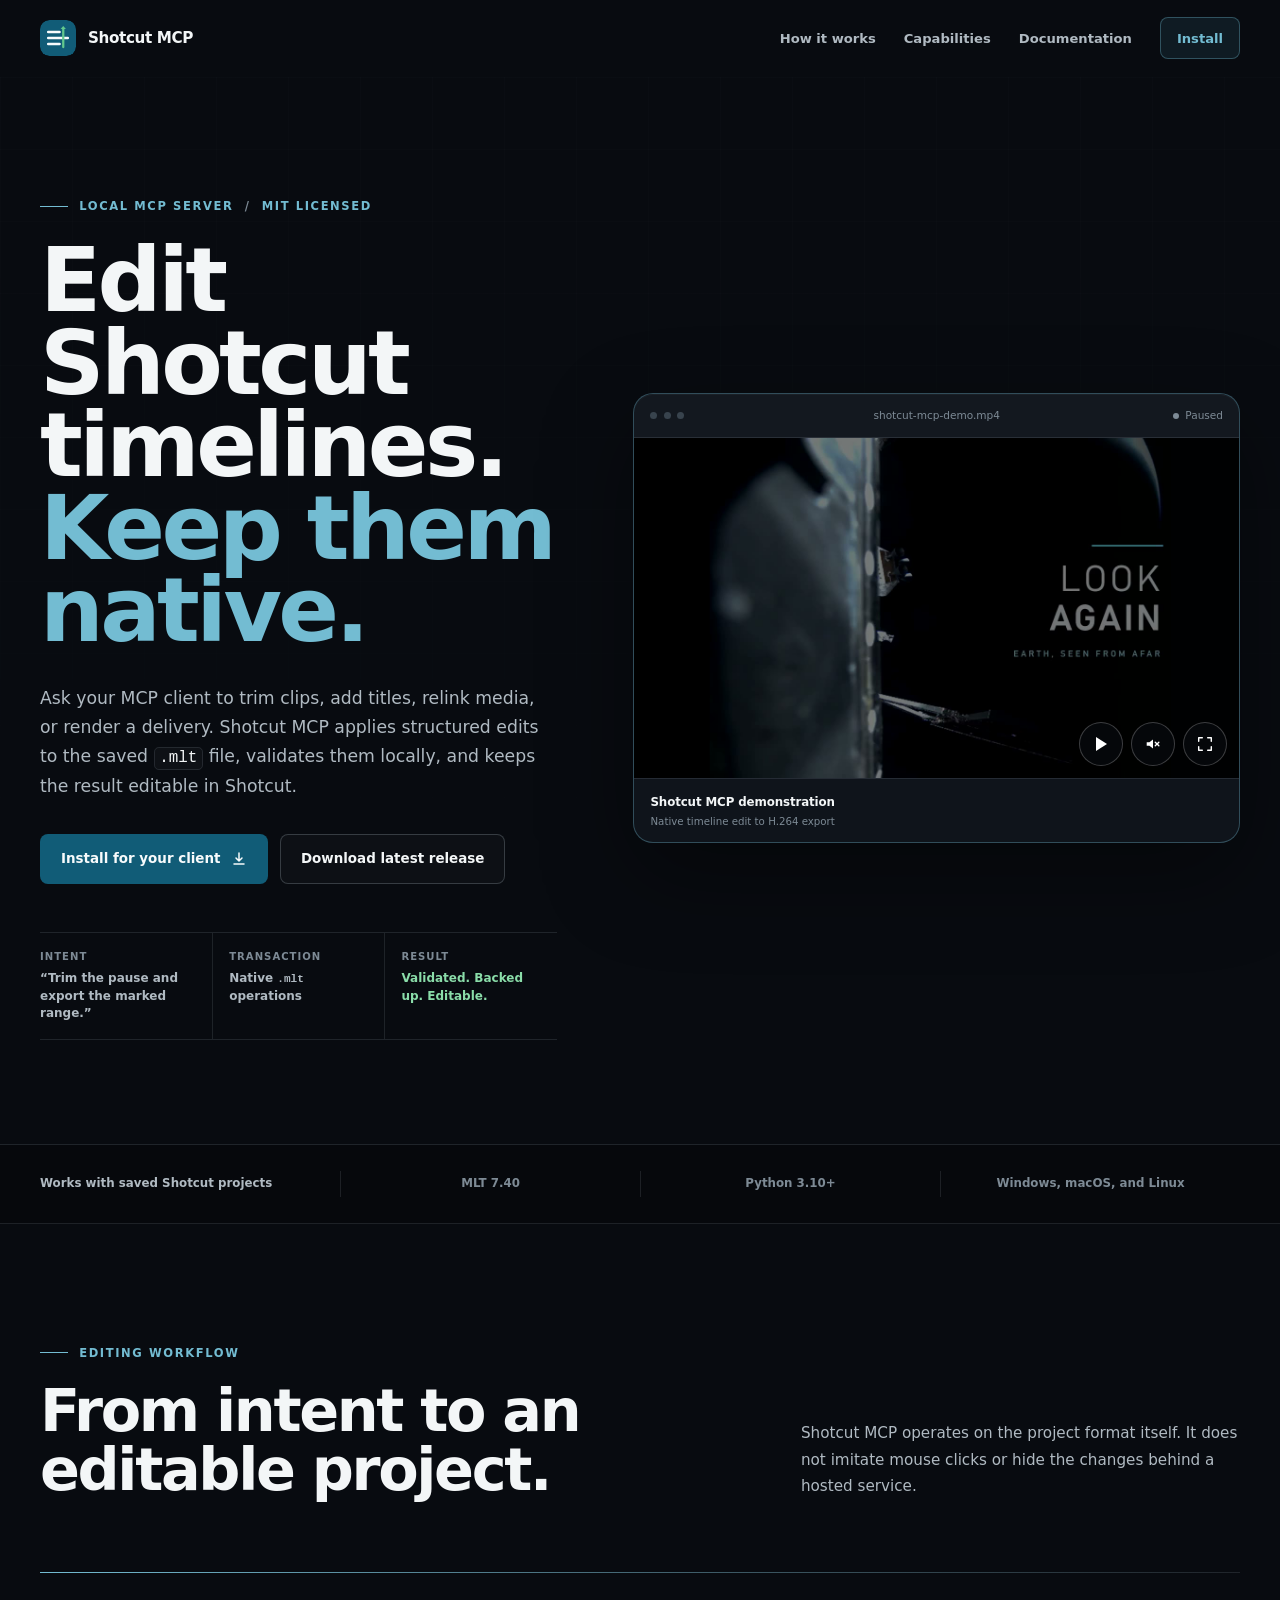
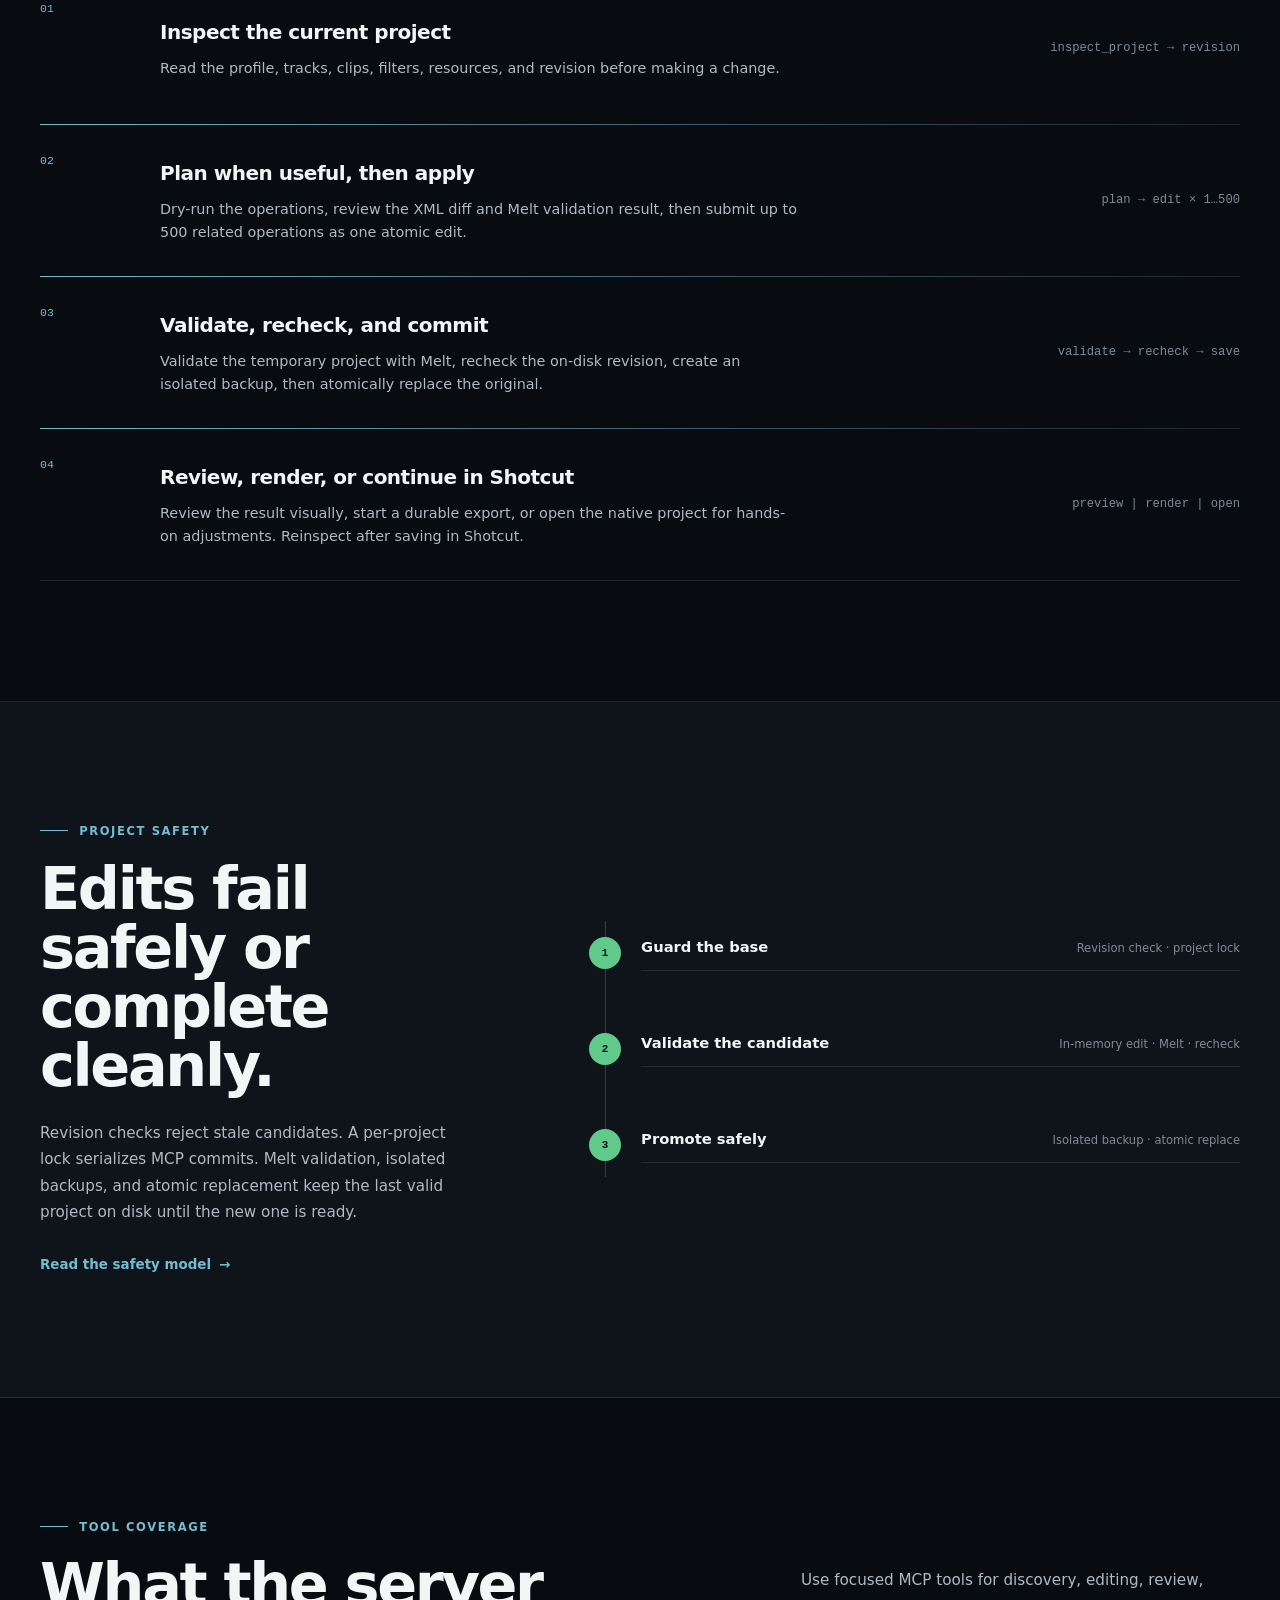
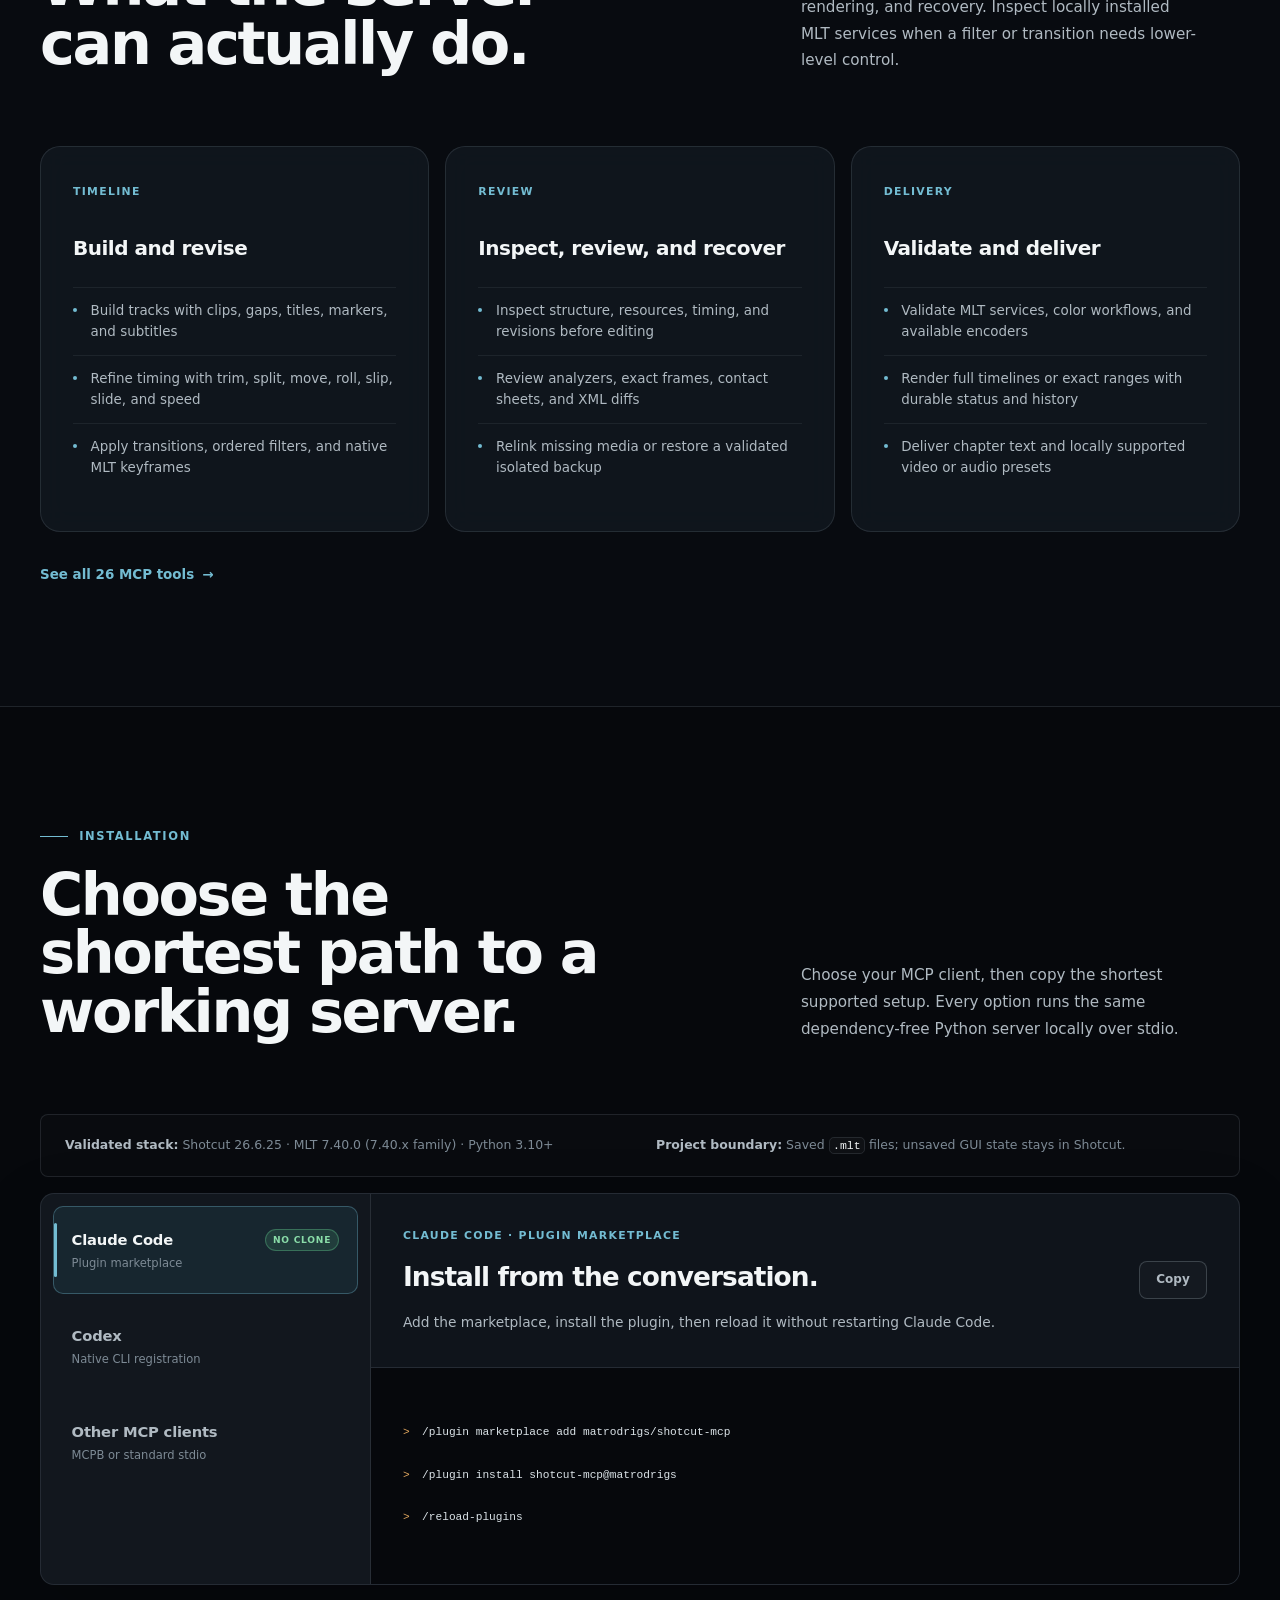
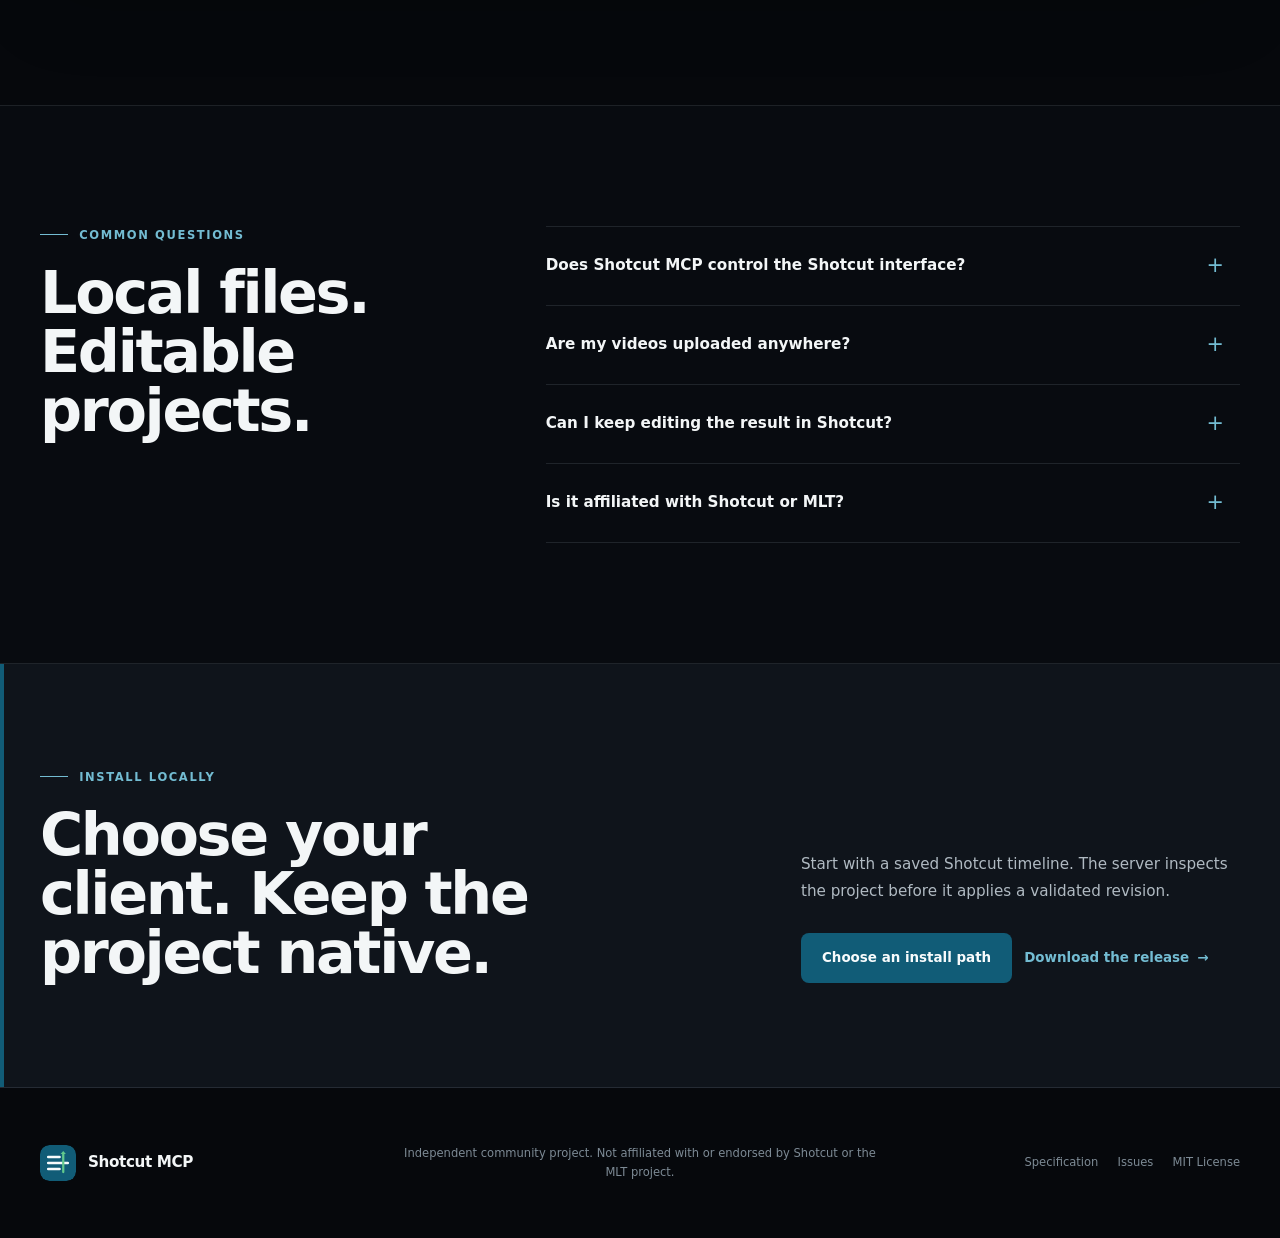
==== docs/index.html @ ccdcf2ec "docs: streamline README and organize user guides Separate installation, workflows, and technical ref" ====
<!doctype html>
<html lang="en" class="no-js">
<head>
  <meta charset="utf-8">
  <meta name="viewport" content="width=device-width, initial-scale=1">
  <title>Shotcut MCP — Native timeline editing through MCP</title>
  <meta name="description" content="A local, open-source MCP server for analyzing media and creating, editing, validating, previewing, and rendering native Shotcut projects.">
  <meta name="author" content="Matheus Rodrigues">
  <meta name="robots" content="index, follow, max-image-preview:large">
  <meta name="theme-color" content="#080b10">
  <link rel="canonical" href="https://matrodrigs.github.io/shotcut-mcp/">
  <link rel="icon" href="./icon.svg" type="image/svg+xml">

  <meta property="og:type" content="website">
  <meta property="og:site_name" content="Shotcut MCP">
  <meta property="og:title" content="Shotcut MCP — Native timeline editing through MCP">
  <meta property="og:description" content="Edit saved Shotcut timelines with structured, local, and recoverable MCP operations.">
  <meta property="og:url" content="https://matrodrigs.github.io/shotcut-mcp/">
  <meta name="twitter:card" content="summary">
  <meta name="twitter:title" content="Shotcut MCP — Native timeline editing through MCP">
  <meta name="twitter:description" content="A local MCP server for safe, transactional Shotcut editing.">

  <link rel="stylesheet" href="./styles.css">
  <script>document.documentElement.classList.remove('no-js')</script>

  <script type="application/ld+json">
  {
    "@context": "https://schema.org",
    "@type": "SoftwareSourceCode",
    "name": "Shotcut MCP",
    "alternateName": "Shotcut Model Context Protocol Server",
    "description": "A local, open-source MCP server for analyzing media and creating, editing, validating, previewing, and rendering native Shotcut projects.",
    "codeRepository": "https://github.com/matrodrigs/shotcut-mcp",
    "url": "https://matrodrigs.github.io/shotcut-mcp/",
    "programmingLanguage": "Python",
    "runtimePlatform": "Python 3.10 or newer",
    "license": "https://opensource.org/license/mit",
    "keywords": ["Shotcut", "MCP server", "Model Context Protocol", "MLT XML", "video automation"],
    "author": {
      "@type": "Person",
      "name": "Matheus Rodrigues",
      "url": "https://github.com/matrodrigs"
    }
  }
  </script>
</head>
<body>
  <a class="skip-link" href="#main">Skip to content</a>

  <header class="site-header" data-site-header>
    <div class="header-shell">
      <a class="brand" href="#top" aria-label="Shotcut MCP home">
        <img class="brand-mark" src="./icon.svg" alt="" width="36" height="36">
        <span>Shotcut MCP</span>
      </a>

      <button class="menu-toggle" type="button" aria-expanded="false" aria-controls="site-nav" data-menu-toggle>
        <span class="sr-only">Toggle navigation</span>
        <span aria-hidden="true"></span>
        <span aria-hidden="true"></span>
      </button>

      <nav class="site-nav" id="site-nav" aria-label="Main navigation" data-site-nav>
        <a href="#workflow">How it works</a>
        <a href="#tools">Capabilities</a>
        <a href="https://github.com/matrodrigs/shotcut-mcp#readme">Documentation</a>
        <a class="nav-cta" href="#install">Install</a>
      </nav>
    </div>
  </header>

  <main id="main">
    <section class="hero" id="top">
      <div class="shell hero-layout">
        <div class="hero-copy">
          <p class="overline">Local MCP server <span aria-hidden="true">/</span> MIT licensed</p>
          <h1>Edit Shotcut timelines. <span>Keep them native.</span></h1>
          <p class="hero-summary">
            Ask your MCP client to trim clips, add titles, relink media, or render a delivery.
            Shotcut MCP applies structured edits to the saved <code>.mlt</code> file, validates them locally,
            and keeps the result editable in Shotcut.
          </p>

          <div class="hero-actions">
            <a class="button button-primary" href="#install">
              <span>Install for your client</span>
              <svg aria-hidden="true" viewBox="0 0 16 16"><path d="M8 2v8m0 0 3-3m-3 3L5 7M3 13h10"/></svg>
            </a>
            <a class="button button-secondary" href="https://github.com/matrodrigs/shotcut-mcp/releases/latest">Download latest release</a>
          </div>

          <ol class="hero-route" aria-label="Example edit flow">
            <li><span>Intent</span><strong>“Trim the pause and export the marked range.”</strong></li>
            <li><span>Transaction</span><strong>Native <code>.mlt</code> operations</strong></li>
            <li><span>Result</span><strong>Validated. Backed up. Editable.</strong></li>
          </ol>
        </div>

        <figure class="product-demo" aria-labelledby="demo-title">
          <div class="demo-toolbar">
            <div class="demo-window-controls" aria-hidden="true"><span></span><span></span><span></span></div>
            <p>shotcut-mcp-demo.mp4</p>
            <span class="demo-status" data-demo-state="ready"><i aria-hidden="true"></i><span data-demo-status>Ready</span></span>
          </div>

          <div class="demo-video-shell">
            <video
              class="demo-video"
              controls
              controlslist="nodownload noremoteplayback"
              disablepictureinpicture
              loop
              muted
              playsinline
              preload="metadata"
              poster="./assets/shotcut-mcp-demo-poster.jpg"
              data-demo-video
              aria-label="Shotcut MCP demonstration: Look Again"
            >
              <source src="./assets/shotcut-mcp-demo.mp4" type="video/mp4">
              Your browser does not support embedded video.
              <a href="./assets/shotcut-mcp-demo.mp4">Download the Shotcut MCP demonstration.</a>
            </video>
            <div class="demo-controls">
              <button class="demo-control demo-control-play" type="button" data-demo-play>
                <span class="demo-play-icon" aria-hidden="true"></span>
                <span class="sr-only" data-demo-play-label>Pause</span>
              </button>
              <button class="demo-control demo-control-sound" type="button" data-demo-sound>
                <svg class="demo-sound-icon" viewBox="0 0 20 20" aria-hidden="true">
                  <path d="M3 8h3l4-3v10l-4-3H3z" fill="currentColor"></path>
                  <path class="demo-sound-waves" d="M12.5 7.2a4 4 0 0 1 0 5.6M14.6 5a7 7 0 0 1 0 10" fill="none" stroke="currentColor" stroke-linecap="round" stroke-width="1.5"></path>
                  <path class="demo-sound-slash" d="m12.5 8 4 4m0-4-4 4" fill="none" stroke="currentColor" stroke-linecap="round" stroke-width="1.5"></path>
                </svg>
                <span class="sr-only" data-demo-sound-label>Turn sound on</span>
              </button>
              <button class="demo-control demo-control-fullscreen" type="button" data-demo-fullscreen>
                <svg class="demo-fullscreen-icon" viewBox="0 0 20 20" aria-hidden="true">
                  <path d="M7 3H3v4M13 3h4v4M7 17H3v-4m10 4h4v-4" fill="none" stroke="currentColor" stroke-linecap="round" stroke-linejoin="round" stroke-width="1.6"></path>
                </svg>
                <span class="sr-only" data-demo-fullscreen-label>Enter fullscreen</span>
              </button>
            </div>
          </div>

          <figcaption class="demo-caption">
            <div>
              <strong id="demo-title">Shotcut MCP demonstration</strong>
              <span>Native timeline edit to H.264 export</span>
            </div>
          </figcaption>
        </figure>
      </div>
    </section>

    <div class="compatibility-bar" aria-label="Technology compatibility">
      <div class="shell">
        <span>Works with saved Shotcut projects</span>
        <span>MLT 7.40</span>
        <span>Python 3.10+</span>
        <span>Windows, macOS, and Linux</span>
      </div>
    </div>

    <section class="section" id="workflow">
      <div class="shell">
        <div class="section-heading">
          <div>
            <p class="overline">Editing workflow</p>
            <h2>From intent to an editable project.</h2>
          </div>
          <p>Shotcut MCP operates on the project format itself. It does not imitate mouse clicks or hide the changes behind a hosted service.</p>
        </div>

        <ol class="process-list" data-workflow-sequence>
          <li>
            <span class="step-number">01</span>
            <div><h3>Inspect the current project</h3><p>Read the profile, tracks, clips, filters, resources, and revision before making a change.</p></div>
            <code>inspect_project → revision</code>
          </li>
          <li>
            <span class="step-number">02</span>
            <div><h3>Plan when useful, then apply</h3><p>Dry-run the operations, review the XML diff and Melt validation result, then submit up to 500 related operations as one atomic edit.</p></div>
            <code>plan → edit × 1…500</code>
          </li>
          <li>
            <span class="step-number">03</span>
            <div><h3>Validate, recheck, and commit</h3><p>Validate the temporary project with Melt, recheck the on-disk revision, create an isolated backup, then atomically replace the original.</p></div>
            <code>validate → recheck → save</code>
          </li>
          <li>
            <span class="step-number">04</span>
            <div><h3>Review, render, or continue in Shotcut</h3><p>Review the result visually, start a durable export, or open the native project for hands-on adjustments. Reinspect after saving in Shotcut.</p></div>
            <code>preview | render | open</code>
          </li>
        </ol>
      </div>
    </section>

    <section class="section safety-section" id="safety">
      <div class="shell safety-layout">
        <div class="safety-copy">
          <p class="overline">Project safety</p>
          <h2>Edits fail safely or complete cleanly.</h2>
          <p>Revision checks reject stale candidates. A per-project lock serializes MCP commits. Melt validation, isolated backups, and atomic replacement keep the last valid project on disk until the new one is ready.</p>
          <a class="text-link" href="https://github.com/matrodrigs/shotcut-mcp#transactional-safety">Read the safety model <span aria-hidden="true">→</span></a>
        </div>

        <ol class="safety-pipeline" aria-label="Transactional edit pipeline" data-flow-sequence>
          <li><span>1</span><div><strong>Guard the base</strong><small>Revision check · project lock</small></div></li>
          <li><span>2</span><div><strong>Validate the candidate</strong><small>In-memory edit · Melt · recheck</small></div></li>
          <li><span>3</span><div><strong>Promote safely</strong><small>Isolated backup · atomic replace</small></div></li>
        </ol>
      </div>
    </section>

    <section class="section" id="tools">
      <div class="shell">
        <div class="section-heading">
          <div>
            <p class="overline">Tool coverage</p>
            <h2>What the server can actually do.</h2>
          </div>
          <p>Use focused MCP tools for discovery, editing, review, rendering, and recovery. Inspect locally installed MLT services when a filter or transition needs lower-level control.</p>
        </div>

        <div class="capability-grid">
          <article>
            <span class="capability-code">TIMELINE</span>
            <h3>Build and revise</h3>
            <ul>
              <li>Build tracks with clips, gaps, titles, markers, and subtitles</li>
              <li>Refine timing with trim, split, move, roll, slip, slide, and speed</li>
              <li>Apply transitions, ordered filters, and native MLT keyframes</li>
            </ul>
          </article>
          <article>
            <span class="capability-code">REVIEW</span>
            <h3>Inspect, review, and recover</h3>
            <ul>
              <li>Inspect structure, resources, timing, and revisions before editing</li>
              <li>Review analyzers, exact frames, contact sheets, and XML diffs</li>
              <li>Relink missing media or restore a validated isolated backup</li>
            </ul>
          </article>
          <article>
            <span class="capability-code">DELIVERY</span>
            <h3>Validate and deliver</h3>
            <ul>
              <li>Validate MLT services, color workflows, and available encoders</li>
              <li>Render full timelines or exact ranges with durable status and history</li>
              <li>Deliver chapter text and locally supported video or audio presets</li>
            </ul>
          </article>
        </div>

        <a class="text-link tools-link" href="https://github.com/matrodrigs/shotcut-mcp/blob/main/docs/reference.md#mcp-tools">See all 26 MCP tools <span aria-hidden="true">→</span></a>
      </div>
    </section>

    <section class="section install-section" id="install">
      <div class="shell">
        <div class="section-heading">
          <div>
            <p class="overline">Installation</p>
            <h2>Choose the shortest path to a working server.</h2>
          </div>
          <p>Choose your MCP client, then copy the shortest supported setup. Every option runs the same dependency-free Python server locally over stdio.</p>
        </div>

        <div class="compatibility-note" aria-label="Installation requirements">
          <p><strong>Validated stack:</strong> Shotcut 26.6.25 · MLT 7.40.0 (7.40.x family) · Python 3.10+</p>
          <p><strong>Project boundary:</strong> Saved <code>.mlt</code> files; unsaved GUI state stays in Shotcut.</p>
        </div>

        <div class="install-browser" data-install-browser>
          <div class="install-client-tabs" role="tablist" aria-label="Installation client">
            <button class="install-client-tab is-active" id="install-tab-claude" type="button" role="tab" aria-selected="true" aria-controls="install-panel-claude" tabindex="0" data-install-tab="claude">
              <span class="install-client-name">Claude Code <span class="install-route-badge">No clone</span></span>
              <span class="install-client-route">Plugin marketplace</span>
            </button>
            <button class="install-client-tab" id="install-tab-codex" type="button" role="tab" aria-selected="false" aria-controls="install-panel-codex" tabindex="-1" data-install-tab="codex">
              <span class="install-client-name">Codex</span>
              <span class="install-client-route">Native CLI registration</span>
            </button>
            <button class="install-client-tab" id="install-tab-other" type="button" role="tab" aria-selected="false" aria-controls="install-panel-other" tabindex="-1" data-install-tab="other">
              <span class="install-client-name">Other MCP clients</span>
              <span class="install-client-route">MCPB or standard stdio</span>
            </button>
          </div>

          <div class="install-client-panels">
            <section class="install-client-panel is-active" id="install-panel-claude" role="tabpanel" aria-labelledby="install-tab-claude" data-install-panel="claude">
              <div class="install-panel-heading">
                <div>
                  <p class="panel-kicker">Claude Code · Plugin marketplace</p>
                  <h3>Install from the conversation.</h3>
                  <p>Add the marketplace, install the plugin, then reload it without restarting Claude Code.</p>
                </div>
                <button class="copy-button" type="button" data-copy-target="#claude-marketplace-command"><span>Copy</span><span class="sr-only" aria-live="polite" data-copy-status></span></button>
              </div>
              <div class="install-command-block">
                <pre data-terminal-sequence><code id="claude-marketplace-command"><span class="command">/plugin marketplace add matrodrigs/shotcut-mcp</span>
<span class="command">/plugin install shotcut-mcp@matrodrigs</span>
<span class="command">/reload-plugins</span></code></pre>
              </div>
            </section>

            <section class="install-client-panel" id="install-panel-codex" role="tabpanel" aria-labelledby="install-tab-codex" data-install-panel="codex" hidden>
              <div class="install-panel-heading">
                <div>
                  <p class="panel-kicker">Codex · Local stdio server</p>
                  <h3>Clone once, then register.</h3>
                  <p>Choose your platform. The command points Codex at the same dependency-free Python server.</p>
                </div>
              </div>
              <div class="install-platform-list">
                <details class="platform-details" name="codex-platform" open>
                  <summary><span><strong>Windows</strong><small>PowerShell · Python</small></span></summary>
                  <div class="platform-code">
                    <button class="copy-button compact" type="button" data-copy-target="#windows-install-command"><span>Copy</span><span class="sr-only" aria-live="polite" data-copy-status></span></button>
                    <pre><code id="windows-install-command">git clone https://github.com/matrodrigs/shotcut-mcp.git
cd shotcut-mcp
codex mcp add shotcut -- python "C:\path\to\shotcut-mcp\scripts\shotcut_mcp_server.py"</code></pre>
                  </div>
                </details>
                <details class="platform-details" name="codex-platform">
                  <summary><span><strong>macOS or Linux</strong><small>Terminal · Python 3</small></span></summary>
                  <div class="platform-code">
                    <button class="copy-button compact" type="button" data-copy-target="#unix-install-command"><span>Copy</span><span class="sr-only" aria-live="polite" data-copy-status></span></button>
                    <pre><code id="unix-install-command">git clone https://github.com/matrodrigs/shotcut-mcp.git
cd shotcut-mcp
codex mcp add shotcut -- python3 /absolute/path/to/shotcut-mcp/scripts/shotcut_mcp_server.py</code></pre>
                  </div>
                </details>
              </div>
            </section>

            <section class="install-client-panel" id="install-panel-other" role="tabpanel" aria-labelledby="install-tab-other" data-install-panel="other" hidden>
              <div class="install-panel-heading">
                <div>
                  <p class="panel-kicker">Other MCP clients</p>
                  <h3>Use the package or standard stdio.</h3>
                  <p>Start with the packaged release if your client supports MCPB. Otherwise clone the repository and configure the local server directly.</p>
                </div>
                <a class="button button-primary" href="https://github.com/matrodrigs/shotcut-mcp/releases/latest">
                  View release
                  <svg aria-hidden="true" viewBox="0 0 16 16"><path d="M5 11 11 5m0 0H6m5 0v5"/></svg>
                </a>
              </div>
              <div class="stdio-config" aria-label="Standard stdio configuration">
                <div><span>Name</span><code>shotcut</code></div>
                <div><span>Command</span><code>python <em>or</em> python3</code></div>
                <div><span>Argument</span><code>/absolute/path/to/shotcut-mcp/scripts/shotcut_mcp_server.py</code></div>
              </div>
            </section>
          </div>
        </div>

      </div>
    </section>

    <section class="section faq-section" id="faq">
      <div class="shell faq-layout">
        <div>
          <p class="overline">Common questions</p>
          <h2>Local files. Editable projects.</h2>
        </div>
        <div class="faq-list">
          <details>
            <summary>Does Shotcut MCP control the Shotcut interface?</summary>
            <p>No. It edits saved MLT project files directly and uses the local Shotcut, Melt, FFmpeg, and FFprobe executables for validation, previews, and rendering.</p>
          </details>
          <details>
            <summary>Are my videos uploaded anywhere?</summary>
            <p>No. The server runs locally over stdio. Media and project files stay on your computer unless your chosen AI client has separate upload behavior. Network resources embedded in projects are denied by default.</p>
          </details>
          <details>
            <summary>Can I keep editing the result in Shotcut?</summary>
            <p>Yes. The output remains a native, editable <code>.mlt</code> project. Let the MCP finish its transaction before reopening or saving the same project in Shotcut.</p>
          </details>
          <details>
            <summary>Is it affiliated with Shotcut or MLT?</summary>
            <p>No. Shotcut MCP is an independent MIT-licensed community project and is not endorsed by Shotcut or the MLT project.</p>
          </details>
        </div>
      </div>
    </section>

    <section class="final-cta">
      <div class="shell final-cta-layout">
        <div>
          <p class="overline">Install locally</p>
          <h2>Choose your client. Keep the project native.</h2>
        </div>
        <div>
          <p>Start with a saved Shotcut timeline. The server inspects the project before it applies a validated revision.</p>
          <div class="final-actions">
            <a class="button button-primary" href="#install">Choose an install path</a>
            <a class="text-link" href="https://github.com/matrodrigs/shotcut-mcp/releases/latest">Download the release <span aria-hidden="true">→</span></a>
          </div>
        </div>
      </div>
    </section>
  </main>

  <footer class="site-footer">
    <div class="shell footer-layout">
      <div class="brand footer-brand"><img class="brand-mark" src="./icon.svg" alt="" width="36" height="36"><span>Shotcut MCP</span></div>
      <p>Independent community project. Not affiliated with or endorsed by Shotcut or the MLT project.</p>
      <nav aria-label="Footer navigation">
        <a href="https://github.com/matrodrigs/shotcut-mcp/blob/main/docs/spec.md">Specification</a>
        <a href="https://github.com/matrodrigs/shotcut-mcp/issues">Issues</a>
        <a href="https://github.com/matrodrigs/shotcut-mcp/blob/main/LICENSE">MIT License</a>
      </nav>
    </div>
  </footer>

  <script src="./site.js" defer></script>
</body>
</html>
---- docs/styles.css ----
:root {
  color-scheme: dark;
  interpolate-size: allow-keywords;
  /* Neutral surfaces carry the layout; color is reserved for meaning. */
  --bg: #080b10;
  --bg-deep: #06080c;
  --surface: #0f141b;
  --surface-raised: #141b23;
  --surface-soft: #18222c;
  --text: #f3f6f7;
  --text-secondary: #b0bac2;
  --text-muted: #7d8a95;
  --line: rgba(186, 201, 212, 0.13);
  --line-strong: rgba(186, 201, 212, 0.23);

  /* Shotcut's official #115c77 anchors the brand palette. */
  --brand: #115c77;
  --brand-hover: #176e8e;
  --brand-bright: #73bcd2;
  --brand-ink: #f8fbfc;
  --brand-soft: rgba(66, 145, 174, 0.12);
  --brand-line: rgba(115, 188, 210, 0.34);
  --success: #62c98d;
  --success-bright: #8adda9;
  --success-ink: #06120a;
  --success-soft: rgba(98, 201, 141, 0.14);
  --success-line: rgba(98, 201, 141, 0.36);
  --attention: #e2a85f;
  --max: 1200px;
  --radius-sm: 0.5rem;
  --radius-md: 0.875rem;
  --radius-lg: 1.25rem;
  --ease-out: cubic-bezier(0.23, 1, 0.32, 1);
  --ease-spring: cubic-bezier(0.22, 1, 0.36, 1);
  --ease-flow: cubic-bezier(0.25, 0.1, 0.25, 1);
  --duration-flow: 900ms;
  --stagger-flow: 80ms;
  --duration-workflow: 720ms;
  --duration-terminal: 420ms;
  --stagger-terminal: 80ms;
}

* {
  box-sizing: border-box;
}

html {
  scroll-behavior: smooth;
  scroll-padding-top: 6rem;
}

body {
  margin: 0;
  color: var(--text);
  background:
    radial-gradient(circle at 72% -12%, rgba(17, 92, 119, 0.11), transparent 30rem),
    var(--bg);
  font-family: ui-sans-serif, system-ui, -apple-system, BlinkMacSystemFont, "Segoe UI", sans-serif;
  font-size: 1rem;
  line-height: 1.6;
  font-optical-sizing: auto;
  -webkit-font-smoothing: antialiased;
  text-rendering: optimizeLegibility;
}

button,
input {
  font: inherit;
}

a {
  color: inherit;
}

a,
button {
  touch-action: manipulation;
}

img,
svg {
  display: block;
}

code,
pre {
  font-family: ui-monospace, SFMono-Regular, Consolas, "Liberation Mono", monospace;
}

code {
  font-size: 0.92em;
}

h1,
h2,
h3,
p {
  text-wrap: pretty;
}

h1,
h2,
h3 {
  margin: 0;
  font-weight: 720;
}

.shell,
.header-shell {
  width: min(calc(100% - 3rem), var(--max));
  margin-inline: auto;
}

.sr-only {
  position: absolute;
  width: 1px;
  height: 1px;
  padding: 0;
  margin: -1px;
  overflow: hidden;
  clip: rect(0, 0, 0, 0);
  white-space: nowrap;
  border: 0;
}

.skip-link {
  position: fixed;
  left: 1rem;
  top: 1rem;
  z-index: 200;
  padding: 0.75rem 1rem;
  color: var(--brand-ink);
  background: var(--brand);
  border-radius: var(--radius-sm);
  font-size: 0.875rem;
  font-weight: 750;
  text-decoration: none;
  transform: translateY(-180%);
  transition: transform 160ms var(--ease-out);
}

.skip-link:focus {
  transform: translateY(0);
}

:focus-visible {
  outline: 2px solid var(--brand-bright);
  outline-offset: 4px;
}

.site-header {
  position: sticky;
  top: 0;
  z-index: 100;
  min-height: 76px;
  border-bottom: 1px solid transparent;
  transition: background-color 180ms ease, border-color 180ms ease, box-shadow 180ms ease;
}

.site-header.is-scrolled,
.site-header.menu-open {
  background: rgba(8, 11, 16, 0.88);
  border-color: var(--line);
  box-shadow: 0 12px 36px rgba(0, 0, 0, 0.18);
  -webkit-backdrop-filter: blur(18px) saturate(140%);
  backdrop-filter: blur(18px) saturate(140%);
}

.header-shell {
  min-height: inherit;
  display: flex;
  align-items: center;
  justify-content: space-between;
  gap: 2rem;
}

.brand {
  display: inline-flex;
  align-items: center;
  gap: 0.75rem;
  flex: 0 0 auto;
  color: var(--text);
  font-size: 0.95rem;
  font-weight: 760;
  letter-spacing: -0.025em;
  text-decoration: none;
}

.brand-mark {
  width: 2.25rem;
  height: 2.25rem;
  border-radius: 0.6rem;
}

.site-nav {
  display: flex;
  align-items: center;
  gap: 1.75rem;
}

.site-nav a {
  color: var(--text-secondary);
  font-size: 0.82rem;
  font-weight: 650;
  text-decoration: none;
  transition: color 120ms ease, background-color 120ms ease, border-color 120ms ease, transform 90ms ease;
}

.site-nav a:hover {
  color: var(--text);
}

.site-nav .nav-cta {
  min-height: 42px;
  display: inline-flex;
  align-items: center;
  padding: 0 1rem;
  color: var(--brand-bright);
  border: 1px solid var(--brand-line);
  border-radius: var(--radius-sm);
  background: var(--brand-soft);
}

.site-nav .nav-cta:hover {
  border-color: var(--brand-bright);
  background: rgba(66, 145, 174, 0.2);
}

.site-nav a:active,
.menu-toggle:active,
.button:active,
.copy-button:active,
summary:active {
  transform: scale(0.98);
}

.menu-toggle {
  display: none;
  width: 44px;
  height: 44px;
  place-items: center;
  padding: 0;
  color: var(--text);
  border: 1px solid var(--line);
  border-radius: var(--radius-sm);
  background: transparent;
  cursor: pointer;
  transition: background-color 120ms ease, border-color 120ms ease, transform 90ms ease;
}

.menu-toggle > span:not(.sr-only) {
  grid-area: 1 / 1;
  width: 18px;
  height: 1.5px;
  background: currentColor;
  transition: transform 180ms var(--ease-spring);
}

.menu-toggle > span:nth-child(2) {
  transform: translateY(-3.5px);
}

.menu-toggle > span:nth-child(3) {
  transform: translateY(3.5px);
}

.site-header.menu-open .menu-toggle > span:nth-child(2) {
  transform: rotate(45deg);
}

.site-header.menu-open .menu-toggle > span:nth-child(3) {
  transform: rotate(-45deg);
}

.hero {
  position: relative;
  overflow: hidden;
  border-bottom: 1px solid var(--line);
}

.hero::before {
  content: "";
  position: absolute;
  inset: 0;
  pointer-events: none;
  opacity: 0.42;
  background-image:
    linear-gradient(rgba(160, 184, 198, 0.04) 1px, transparent 1px),
    linear-gradient(90deg, rgba(160, 184, 198, 0.04) 1px, transparent 1px);
  background-size: 72px 72px;
  -webkit-mask-image: linear-gradient(to bottom, black, transparent 88%);
  mask-image: linear-gradient(to bottom, black, transparent 88%);
}

.hero-layout {
  position: relative;
  min-height: 720px;
  padding-block: 7.5rem 6.5rem;
  display: grid;
  grid-template-columns: minmax(0, 0.92fr) minmax(31rem, 1.08fr);
  align-items: center;
  gap: clamp(3rem, 6vw, 6rem);
}

.overline {
  display: flex;
  align-items: center;
  gap: 0.7rem;
  margin: 0 0 1.5rem;
  color: var(--brand-bright);
  font-size: 0.72rem;
  font-weight: 800;
  letter-spacing: 0.14em;
  text-transform: uppercase;
}

.overline::before {
  content: "";
  width: 1.75rem;
  height: 1px;
  background: currentColor;
}

.overline span {
  color: var(--text-muted);
}

.hero h1 {
  max-width: 10.5ch;
  font-size: clamp(3.8rem, 7vw, 6rem);
  line-height: 0.92;
  letter-spacing: -0.04em;
}

.hero h1 span {
  color: var(--brand-bright);
}

.hero-summary {
  max-width: 38rem;
  margin: 2rem 0 0;
  color: var(--text-secondary);
  font-size: clamp(1rem, 1.35vw, 1.12rem);
  line-height: 1.7;
}

.hero-summary code,
.compatibility-note code {
  padding: 0.08em 0.3em;
  color: var(--text);
  border: 1px solid var(--line);
  border-radius: 0.3rem;
  background: rgba(255, 255, 255, 0.025);
}

.hero-actions,
.final-actions {
  display: flex;
  flex-wrap: wrap;
  align-items: center;
  gap: 0.75rem;
}

.hero-actions {
  margin-top: 2rem;
}

.button {
  min-height: 50px;
  display: inline-flex;
  align-items: center;
  justify-content: center;
  gap: 0.65rem;
  padding: 0 1.25rem;
  border: 1px solid transparent;
  border-radius: var(--radius-sm);
  font-size: 0.84rem;
  font-weight: 760;
  text-decoration: none;
  transition: color 120ms ease, background-color 120ms ease, border-color 120ms ease, transform 90ms ease;
}

.button svg {
  width: 1rem;
  height: 1rem;
  fill: none;
  stroke: currentColor;
  stroke-width: 1.5;
  stroke-linecap: round;
  stroke-linejoin: round;
}

.button-primary {
  color: var(--brand-ink);
  background: var(--brand);
}

.button-primary:hover {
  background: var(--brand-hover);
}

.button-secondary {
  color: var(--text);
  border-color: var(--line-strong);
  background: rgba(255, 255, 255, 0.025);
}

.button-secondary:hover {
  border-color: rgba(186, 201, 212, 0.38);
  background: rgba(255, 255, 255, 0.05);
}

.hero-route {
  display: grid;
  grid-template-columns: repeat(3, minmax(0, 1fr));
  margin: 3rem 0 0;
  padding: 0;
  border-block: 1px solid var(--line);
  list-style: none;
}

.hero-route li {
  min-width: 0;
  padding: 1rem 1rem 1rem 0;
}

.hero-route li + li {
  padding-left: 1rem;
  border-left: 1px solid var(--line);
}

.hero-route span,
.hero-route strong {
  display: block;
}

.hero-route span {
  color: var(--text-muted);
  font-size: 0.63rem;
  font-weight: 800;
  letter-spacing: 0.1em;
  text-transform: uppercase;
}

.hero-route strong {
  margin-top: 0.35rem;
  color: var(--text-secondary);
  font-size: 0.75rem;
  line-height: 1.45;
}

.hero-route li:last-child strong {
  color: var(--success-bright);
}

.product-demo {
  position: relative;
  overflow: hidden;
  margin: 0;
  border: 1px solid var(--brand-line);
  border-radius: var(--radius-lg);
  background: var(--surface);
  box-shadow: 0 32px 90px rgba(0, 0, 0, 0.38);
}

.product-demo::after {
  content: "";
  position: absolute;
  inset: 0;
  pointer-events: none;
  border-radius: inherit;
  box-shadow: inset 0 1px rgba(255, 255, 255, 0.035);
}

.demo-toolbar {
  min-height: 44px;
  display: grid;
  grid-template-columns: 1fr auto 1fr;
  align-items: center;
  gap: 1rem;
  padding: 0 1rem;
  border-bottom: 1px solid var(--line);
  background: rgba(255, 255, 255, 0.015);
}

.demo-window-controls {
  display: flex;
  gap: 0.4rem;
}

.demo-window-controls span {
  width: 7px;
  height: 7px;
  border-radius: 50%;
  background: #38434d;
}

.demo-toolbar p,
.demo-toolbar > span {
  margin: 0;
  color: var(--text-muted);
  font-size: 0.66rem;
}

.demo-status {
  justify-self: end;
  display: inline-flex;
  align-items: center;
  gap: 0.4rem;
}

.demo-status i {
  width: 6px;
  height: 6px;
  border-radius: 50%;
  background: var(--success);
  box-shadow: 0 0 10px rgba(98, 201, 141, 0.45);
}

.demo-status[data-demo-state="paused"] i {
  background: var(--text-muted);
  box-shadow: none;
}

.panel-kicker,
.capability-code {
  color: var(--brand-bright);
  font-size: 0.68rem;
  font-weight: 800;
  letter-spacing: 0.12em;
  text-transform: uppercase;
}

.demo-video-shell {
  position: relative;
  aspect-ratio: 16 / 9;
  overflow: hidden;
  background: var(--bg-deep);
}

.demo-video {
  display: block;
  width: 100%;
  height: 100%;
  object-fit: cover;
  background: #000;
}

.demo-video:focus-visible {
  outline: 2px solid var(--brand-bright);
  outline-offset: -3px;
}

.demo-controls {
  --demo-control-icon: #fff;
  position: absolute;
  right: 0.75rem;
  bottom: 0.75rem;
  display: none;
  gap: 0.5rem;
}

.demo-video-shell.has-custom-controls .demo-controls {
  display: flex;
  opacity: 1;
  transform: translateY(0);
  transition: opacity 120ms var(--ease-out), transform 120ms var(--ease-out);
}

.demo-video-shell.has-custom-controls.is-playing.is-controls-idle .demo-controls {
  opacity: 0;
  pointer-events: none;
  transform: translateY(4px);
  transition-delay: 0s;
}

@media (hover: hover) and (pointer: fine) {
  .demo-video-shell.has-custom-controls.is-playing:not(:hover):not(:has(:focus-visible)) .demo-controls {
    opacity: 0;
    pointer-events: none;
    transform: translateY(4px);
    transition-delay: 0s;
  }
}

.demo-control {
  width: 44px;
  height: 44px;
  flex: 0 0 auto;
  display: grid;
  place-items: center;
  padding: 0;
  color: var(--text);
  border: 1px solid rgba(255, 255, 255, 0.22);
  border-radius: 50%;
  background: rgba(8, 11, 16, 0.66);
  -webkit-backdrop-filter: blur(12px) saturate(130%);
  backdrop-filter: blur(12px) saturate(130%);
  font: inherit;
  cursor: pointer;
  touch-action: manipulation;
  -webkit-tap-highlight-color: transparent;
  user-select: none;
  transition: background-color 100ms ease, border-color 100ms ease, transform 90ms ease;
}

.demo-control:hover {
  border-color: rgba(255, 255, 255, 0.38);
  background: rgba(15, 20, 27, 0.84);
}

.demo-control:active {
  transform: scale(0.96);
}

.demo-control:focus-visible {
  outline: 2px solid var(--brand-bright);
  outline-offset: 2px;
}

.demo-play-icon {
  position: relative;
  width: 13px;
  height: 14px;
  color: var(--demo-control-icon);
  opacity: 1;
}

.demo-control-play[data-playing="true"] .demo-play-icon::before,
.demo-control-play[data-playing="true"] .demo-play-icon::after {
  content: "";
  position: absolute;
  top: 1px;
  bottom: 1px;
  width: 3px;
  border-radius: 1px;
  background: var(--demo-control-icon);
}

.demo-control-play[data-playing="true"] .demo-play-icon::before {
  left: 1px;
}

.demo-control-play[data-playing="true"] .demo-play-icon::after {
  right: 1px;
}

.demo-control-play[data-playing="false"] .demo-play-icon::before {
  content: "";
  position: absolute;
  inset: 0;
  border-style: solid;
  border-width: 7px 0 7px 11px;
  border-color: transparent transparent transparent var(--demo-control-icon);
  transform: translateX(1px);
}

.demo-sound-icon {
  width: 18px;
  height: 18px;
  color: var(--demo-control-icon);
  opacity: 1;
}

.demo-fullscreen-icon {
  width: 18px;
  height: 18px;
  color: var(--demo-control-icon);
}

.demo-sound-icon > path:first-child {
  fill: var(--demo-control-icon);
}

.demo-sound-waves,
.demo-sound-slash {
  stroke: var(--demo-control-icon);
}

.demo-control-sound[data-muted="true"] .demo-sound-waves,
.demo-control-sound[data-muted="false"] .demo-sound-slash {
  display: none;
}

.demo-caption {
  min-height: 64px;
  display: flex;
  align-items: center;
  justify-content: space-between;
  gap: 1rem;
  padding: 0.8rem 1rem;
  border-top: 1px solid var(--line);
}

.demo-caption div {
  min-width: 0;
}

.demo-caption strong,
.demo-caption div > span {
  display: block;
}

.demo-caption strong {
  color: var(--text);
  font-size: 0.74rem;
  font-weight: 720;
  letter-spacing: -0.01em;
}

.demo-caption div > span {
  margin-top: 0.15rem;
  color: var(--text-muted);
  font-size: 0.64rem;
  line-height: 1.35;
}

.compatibility-bar {
  border-bottom: 1px solid var(--line);
  background: var(--bg-deep);
}

.compatibility-bar .shell {
  min-height: 78px;
  display: grid;
  grid-template-columns: repeat(4, 1fr);
  align-items: center;
}

.compatibility-bar span {
  min-height: 26px;
  display: flex;
  align-items: center;
  justify-content: center;
  padding-inline: 1rem;
  color: var(--text-muted);
  border-left: 1px solid var(--line);
  font-size: 0.74rem;
  font-weight: 650;
  text-align: center;
}

.compatibility-bar span:first-child {
  justify-content: flex-start;
  padding-left: 0;
  color: var(--text-secondary);
  border-left: 0;
  text-align: left;
}

.section {
  padding-block: 7.5rem;
  border-bottom: 1px solid var(--line);
}

.section-heading {
  display: grid;
  grid-template-columns: minmax(0, 1.2fr) minmax(18rem, 0.8fr);
  gap: clamp(3rem, 8vw, 8rem);
  align-items: end;
  margin-bottom: 4.5rem;
}

.section-heading .overline,
.safety-copy .overline,
.faq-layout .overline,
.final-cta .overline {
  margin-bottom: 1.25rem;
}

.section-heading h2,
.safety-copy h2,
.faq-layout h2,
.final-cta h2 {
  max-width: 15ch;
  font-size: clamp(2.5rem, 4.6vw, 4.6rem);
  line-height: 1;
  letter-spacing: -0.04em;
}

.section-heading > p,
.safety-copy > p:not(.overline),
.final-cta-layout > div:last-child > p {
  margin: 0;
  color: var(--text-secondary);
  font-size: 0.95rem;
  line-height: 1.75;
}

.process-list {
  margin: 0;
  padding: 0;
  list-style: none;
  border-bottom: 1px solid var(--line);
}

.process-list li {
  position: relative;
  min-height: 152px;
  display: grid;
  grid-template-columns: 5rem minmax(0, 1fr) minmax(13rem, 0.48fr);
  gap: 2.5rem;
  align-items: center;
  padding-block: 1.5rem;
  border-top: 1px solid var(--line);
}

.process-list li::before {
  content: "";
  position: absolute;
  left: 0;
  right: 0;
  top: -1px;
  height: 1px;
  pointer-events: none;
  opacity: 0;
  background: linear-gradient(90deg, var(--brand-bright), var(--brand-line) 58%, transparent);
  transform: scaleX(0);
  transform-origin: left;
}

.process-list li.is-workflow-visible::before {
  opacity: 1;
  transform: scaleX(1);
  transition:
    opacity 160ms ease,
    transform var(--duration-workflow) var(--ease-flow);
}

.step-number {
  align-self: start;
  padding-top: 0.3rem;
  color: var(--brand-bright);
  font: 0.72rem ui-monospace, SFMono-Regular, Consolas, monospace;
}

.process-list li.is-workflow-pending .step-number {
  opacity: 0.28;
  transform: translateX(-0.35rem);
}

.process-list li.is-workflow-visible .step-number {
  opacity: 1;
  transform: translateX(0);
  transition:
    opacity 360ms var(--ease-flow),
    transform 360ms var(--ease-flow);
}

.process-list h3,
.capability-grid h3 {
  font-size: 1.25rem;
  letter-spacing: -0.025em;
}

.process-list p {
  max-width: 40rem;
  margin: 0.55rem 0 0;
  color: var(--text-secondary);
  font-size: 0.9rem;
}

.process-list code {
  justify-self: end;
  color: var(--text-muted);
  font-size: 0.76rem;
  text-align: right;
}

.safety-section {
  background: var(--surface);
}

.safety-layout {
  display: grid;
  grid-template-columns: minmax(0, 0.8fr) minmax(28rem, 1.2fr);
  gap: clamp(4rem, 9vw, 9rem);
  align-items: center;
}

.safety-copy > p:not(.overline) {
  max-width: 35rem;
  margin-top: 1.5rem;
}

.text-link {
  display: inline-flex;
  align-items: center;
  gap: 0.5rem;
  color: var(--brand-bright);
  font-size: 0.84rem;
  font-weight: 720;
  text-decoration: none;
  transition: color 120ms ease, transform 90ms ease;
}

.text-link:hover {
  color: var(--text);
}

.text-link span {
  transition: transform 160ms var(--ease-out);
}

@media (hover: hover) and (pointer: fine) {
  .text-link:hover span {
    transform: translateX(0.2rem);
  }
}

.safety-copy .text-link {
  margin-top: 1.75rem;
}

.safety-pipeline {
  position: relative;
  margin: 0;
  padding: 0;
  list-style: none;
}

.safety-pipeline::before {
  content: "";
  position: absolute;
  left: 1rem;
  top: 1rem;
  bottom: 1rem;
  width: 1px;
  background: var(--line-strong);
  transform: scaleY(1);
  transform-origin: top;
}

.safety-pipeline.is-flow-pending::before {
  transform: scaleY(0);
}

.safety-pipeline.is-flow-visible::before {
  transition: transform var(--duration-flow) var(--ease-flow);
}

.safety-pipeline li {
  position: relative;
  min-height: 96px;
  display: grid;
  grid-template-columns: 2rem 1fr;
  gap: 1.25rem;
  align-items: center;
  padding-block: 0.45rem;
}

.safety-pipeline li > span {
  z-index: 1;
  width: 2rem;
  height: 2rem;
  display: grid;
  place-items: center;
  color: var(--success-ink);
  border-radius: 50%;
  background: var(--success);
  font: 0.68rem ui-monospace, SFMono-Regular, Consolas, monospace;
  font-weight: 850;
}

.safety-pipeline.is-flow-pending li > span {
  opacity: 0.18;
  transform: scale(0.76);
}

.safety-pipeline.is-flow-visible li > span {
  opacity: 1;
  transform: scale(1);
  transition:
    opacity 360ms var(--ease-flow) var(--flow-delay, 0ms),
    transform 360ms var(--ease-flow) var(--flow-delay, 0ms);
}

.safety-pipeline li:nth-child(2) > span {
  --flow-delay: var(--stagger-flow);
}

.safety-pipeline li:nth-child(3) > span {
  --flow-delay: 160ms;
}

.safety-pipeline div {
  display: flex;
  align-items: baseline;
  justify-content: space-between;
  gap: 1rem;
  padding-bottom: 0.7rem;
  border-bottom: 1px solid var(--line);
}

.safety-pipeline strong {
  font-size: 0.92rem;
  font-weight: 680;
}

.safety-pipeline small {
  color: var(--text-muted);
  font-size: 0.72rem;
  text-align: right;
}

.capability-grid {
  display: grid;
  grid-template-columns: repeat(3, 1fr);
  gap: 1rem;
}

.capability-grid article {
  min-width: 0;
  padding: 2.25rem 2rem 2.5rem;
  border: 1px solid var(--line);
  border-radius: var(--radius-lg);
  background: rgba(20, 27, 35, 0.68);
  -webkit-backdrop-filter: blur(14px) saturate(125%);
  backdrop-filter: blur(14px) saturate(125%);
}

.capability-code {
  display: block;
  margin-bottom: 2rem;
}

.capability-grid ul {
  margin: 1.4rem 0 0;
  padding: 0;
  list-style: none;
}

.capability-grid li {
  position: relative;
  padding: 0.75rem 0 0.75rem 1.1rem;
  color: var(--text-secondary);
  border-top: 1px solid rgba(186, 201, 212, 0.08);
  font-size: 0.84rem;
}

.capability-grid li::before {
  content: "";
  position: absolute;
  left: 0;
  top: 1.3rem;
  width: 4px;
  height: 4px;
  border-radius: 50%;
  background: var(--brand-bright);
}

.tools-link {
  margin-top: 2rem;
}

.install-section {
  background: var(--bg-deep);
}

.install-browser {
  display: grid;
  grid-template-columns: minmax(15rem, 0.38fr) minmax(0, 1fr);
  min-width: 0;
  overflow: hidden;
  border: 1px solid var(--line);
  border-radius: var(--radius-md);
  background: var(--surface);
  box-shadow: 0 24px 70px rgba(0, 0, 0, 0.18);
}

.install-client-tabs {
  display: flex;
  flex-direction: column;
  gap: 0.5rem;
  padding: 0.75rem;
  border-right: 1px solid var(--line);
  background: rgba(255, 255, 255, 0.012);
}

.install-client-tab {
  position: relative;
  min-height: 88px;
  display: flex;
  flex-direction: column;
  align-items: flex-start;
  justify-content: center;
  gap: 0.2rem;
  padding: 1rem 1.1rem;
  color: var(--text-secondary);
  border: 1px solid transparent;
  border-radius: calc(var(--radius-md) - 0.25rem);
  background: transparent;
  text-align: left;
  cursor: pointer;
  transition:
    color 140ms ease,
    border-color 140ms ease,
    background-color 140ms ease,
    transform 100ms var(--ease-out);
}

.install-client-tab::before {
  content: "";
  position: absolute;
  left: 0;
  top: 1rem;
  bottom: 1rem;
  width: 3px;
  border-radius: 999px;
  background: var(--brand-bright);
  opacity: 0;
  transform: scaleY(0.45);
  transition: opacity 140ms ease, transform 180ms var(--ease-out);
}

.install-client-tab:hover {
  color: var(--text);
  background: rgba(255, 255, 255, 0.025);
}

.install-client-tab:active {
  transform: scale(0.985);
}

.install-client-tab.is-active {
  color: var(--text);
  border-color: var(--brand-line);
  background: var(--brand-soft);
}

.install-client-tab.is-active::before {
  opacity: 1;
  transform: scaleY(1);
}

.install-client-name {
  width: 100%;
  display: flex;
  align-items: center;
  justify-content: space-between;
  gap: 0.75rem;
  color: inherit;
  font-size: 0.92rem;
  font-weight: 760;
  letter-spacing: -0.012em;
}

.install-client-route {
  color: var(--text-muted);
  font-size: 0.72rem;
  line-height: 1.4;
}

.install-route-badge {
  flex: 0 0 auto;
  padding: 0.18rem 0.45rem;
  color: var(--success-bright);
  border: 1px solid var(--success-line);
  border-radius: 999px;
  background: var(--success-soft);
  font-size: 0.57rem;
  font-weight: 800;
  letter-spacing: 0.08em;
  text-transform: uppercase;
}

.install-client-panels,
.install-client-panel {
  min-width: 0;
}

.install-client-panel {
  min-height: 390px;
  display: flex;
  flex-direction: column;
}

#install-panel-codex {
  min-height: auto;
}

.install-client-panel[hidden] {
  display: none;
}

.install-panel-heading {
  min-height: 174px;
  display: flex;
  align-items: center;
  justify-content: space-between;
  gap: 2rem;
  padding: 2rem;
  border-bottom: 1px solid var(--line);
}

.install-panel-heading > div {
  max-width: 41rem;
}

.panel-kicker {
  margin: 0 0 0.75rem;
}

.install-client-panel h3 {
  font-size: 1.65rem;
  letter-spacing: -0.035em;
}

.install-panel-heading p:not(.panel-kicker) {
  max-width: 39rem;
  margin: 0.75rem 0 0;
  color: var(--text-secondary);
  font-size: 0.86rem;
  line-height: 1.65;
}

.copy-button {
  min-width: 68px;
  min-height: 38px;
  padding: 0 0.8rem;
  color: var(--text-secondary);
  border: 1px solid var(--line-strong);
  border-radius: var(--radius-sm);
  background: rgba(255, 255, 255, 0.025);
  font-size: 0.75rem;
  font-weight: 700;
  cursor: pointer;
  transition: color 120ms ease, background-color 120ms ease, border-color 120ms ease, transform 90ms ease;
}

.copy-button:hover,
.copy-button.copied {
  color: var(--brand-bright);
  border-color: var(--brand-line);
  background: var(--brand-soft);
}

.install-command-block pre,
.platform-code pre {
  overflow-x: auto;
  margin: 0;
  color: #dce4e9;
  font-size: 0.76rem;
  line-height: 1.9;
  scrollbar-color: var(--line-strong) transparent;
}

.install-command-block {
  flex: 1;
  display: flex;
  align-items: center;
  background: var(--bg-deep);
}

.install-command-block pre {
  width: 100%;
  padding: 2rem;
}

.install-command-block code {
  display: block;
}

.command {
  display: block;
  position: relative;
  padding-left: 1.2rem;
}

.command::before {
  content: ">";
  position: absolute;
  left: 0;
  color: var(--attention);
}

[data-terminal-sequence].is-terminal-pending .command {
  opacity: 0.18;
  transform: translateX(0.4rem);
}

[data-terminal-sequence].is-terminal-visible .command {
  opacity: 1;
  transform: translateX(0);
  transition:
    opacity var(--duration-terminal) var(--ease-flow) var(--terminal-delay, 0ms),
    transform var(--duration-terminal) var(--ease-flow) var(--terminal-delay, 0ms);
}

[data-terminal-sequence] .command:nth-child(2) {
  --terminal-delay: var(--stagger-terminal);
}

[data-terminal-sequence] .command:nth-child(3) {
  --terminal-delay: 160ms;
}

.install-platform-list {
  flex: 1;
  background: var(--bg-deep);
}

.platform-details {
  border-top: 1px solid var(--line);
}

.install-platform-list .platform-details:first-child {
  border-top: 0;
}

.platform-details summary {
  min-height: 76px;
  display: flex;
  align-items: center;
  padding: 0 3.5rem 0 1.5rem;
  font-size: 0.82rem;
}

.platform-details summary span,
.platform-details summary small {
  display: block;
}

.platform-details summary strong {
  color: var(--text);
  font-size: 0.84rem;
}

.platform-details summary small {
  margin-top: 0.15rem;
  color: var(--text-muted);
  font-size: 0.68rem;
  font-weight: 540;
}

.platform-code {
  position: relative;
  border-top: 1px solid rgba(186, 201, 212, 0.08);
  background: var(--bg-deep);
}

.platform-code pre {
  padding: 1.25rem 5rem 1.25rem 1.5rem;
}

.copy-button.compact {
  position: absolute;
  z-index: 1;
  right: 1rem;
  top: 1rem;
}

.stdio-config {
  flex: 1;
  display: grid;
  align-content: center;
  gap: 0;
  padding: 1rem 2rem;
  background: var(--bg-deep);
}

.stdio-config div {
  min-width: 0;
  display: grid;
  grid-template-columns: minmax(6.5rem, 0.28fr) minmax(0, 1fr);
  align-items: center;
  gap: 1rem;
  min-height: 60px;
  border-top: 1px solid rgba(186, 201, 212, 0.08);
}

.stdio-config div:first-child {
  border-top: 0;
}

.stdio-config span {
  color: var(--text-muted);
  font-size: 0.72rem;
  font-weight: 700;
  text-transform: uppercase;
  letter-spacing: 0.08em;
}

.stdio-config code {
  min-width: 0;
  overflow-x: auto;
  color: #dce4e9;
  font-size: 0.76rem;
  white-space: nowrap;
}

.stdio-config em {
  color: var(--text-muted);
  font-family: inherit;
  font-style: normal;
}

.compatibility-note {
  display: grid;
  grid-template-columns: 1fr 1fr;
  gap: 2rem;
  margin: 0 0 1rem;
  padding: 1.25rem 1.5rem;
  border: 1px solid var(--line);
  border-radius: var(--radius-sm);
  background: rgba(255, 255, 255, 0.015);
}

.compatibility-note p {
  margin: 0;
  color: var(--text-muted);
  font-size: 0.78rem;
}

.compatibility-note strong {
  color: var(--text-secondary);
}

.faq-layout {
  display: grid;
  grid-template-columns: minmax(18rem, 0.72fr) minmax(0, 1.28fr);
  gap: clamp(4rem, 9vw, 9rem);
  align-items: start;
}

.faq-layout h2 {
  max-width: 10ch;
}

.faq-list {
  border-top: 1px solid var(--line);
}

details {
  border-bottom: 1px solid var(--line);
}

summary {
  position: relative;
  min-height: 78px;
  display: flex;
  align-items: center;
  padding: 1.1rem 3.5rem 1.1rem 0;
  color: var(--text);
  cursor: pointer;
  list-style: none;
  font-size: 0.95rem;
  font-weight: 680;
  transition: color 120ms ease, transform 90ms ease;
}

summary::-webkit-details-marker {
  display: none;
}

summary::after {
  content: "+";
  position: absolute;
  right: 1rem;
  top: 50%;
  color: var(--brand-bright);
  font-size: 1.3rem;
  font-weight: 400;
  transform: translateY(-50%);
  transition: transform 180ms var(--ease-spring);
}

details[open] summary::after {
  transform: translateY(-50%) rotate(45deg);
}

details::details-content {
  block-size: 0;
  overflow-y: clip;
  opacity: 0;
  transition: block-size 220ms var(--ease-out), content-visibility 220ms allow-discrete, opacity 160ms ease;
}

details[open]::details-content {
  block-size: auto;
  opacity: 1;
}

.faq-list details p {
  max-width: 48rem;
  margin: 0;
  padding: 0 3.5rem 1.5rem 0;
  color: var(--text-secondary);
  font-size: 0.86rem;
  line-height: 1.7;
}

.final-cta {
  position: relative;
  overflow: hidden;
  padding-block: 6.5rem;
  border-bottom: 1px solid var(--line);
  background: var(--surface);
}

.final-cta::before {
  content: "";
  position: absolute;
  left: 0;
  top: 0;
  bottom: 0;
  width: 4px;
  background: var(--brand);
}

.final-cta-layout {
  display: grid;
  grid-template-columns: minmax(0, 1.2fr) minmax(18rem, 0.8fr);
  gap: clamp(3rem, 8vw, 8rem);
  align-items: end;
}

.final-cta h2 {
  max-width: 14ch;
}

.final-cta-layout > div:last-child > p {
  margin-bottom: 1.75rem;
}

.site-footer {
  background: var(--bg-deep);
}

.footer-layout {
  min-height: 150px;
  display: grid;
  grid-template-columns: 1fr 1.6fr 1fr;
  gap: 2.5rem;
  align-items: center;
}

.footer-layout > p {
  margin: 0;
  color: var(--text-muted);
  font-size: 0.72rem;
  text-align: center;
}

.site-footer nav {
  display: flex;
  justify-content: flex-end;
  gap: 1.2rem;
}

.site-footer nav a {
  color: var(--text-muted);
  font-size: 0.72rem;
  text-decoration: none;
}

.site-footer nav a:hover {
  color: var(--brand-bright);
}

@media (max-width: 1040px) {
  .hero-layout {
    grid-template-columns: minmax(0, 0.82fr) minmax(27rem, 1.18fr);
    gap: 3rem;
  }

  .hero h1 {
    font-size: clamp(3.6rem, 7vw, 5.4rem);
  }

  .process-list li {
    grid-template-columns: 4rem minmax(0, 1fr) minmax(11rem, 0.4fr);
    gap: 1.5rem;
  }
}

@media (max-width: 860px) {
  .site-header {
    min-height: 68px;
  }

  .menu-toggle {
    display: grid;
  }

  .site-nav {
    position: absolute;
    left: 1.5rem;
    right: 1.5rem;
    top: calc(100% + 1px);
    display: grid;
    align-items: stretch;
    gap: 0;
    padding: 0.65rem;
    border: 1px solid var(--line);
    border-radius: var(--radius-md);
    background: var(--surface);
    box-shadow: 0 24px 70px rgba(0, 0, 0, 0.42);
    opacity: 0;
    visibility: hidden;
    pointer-events: none;
    transform: translateY(-8px);
    transition: opacity 140ms ease, visibility 140ms, transform 180ms var(--ease-spring);
  }

  .site-header.menu-open .site-nav {
    opacity: 1;
    visibility: visible;
    pointer-events: auto;
    transform: translateY(0);
  }

  .site-nav a,
  .site-nav .nav-cta {
    min-height: 48px;
    display: flex;
    align-items: center;
    padding: 0 0.85rem;
    border: 0;
    border-radius: var(--radius-sm);
  }

  .site-nav a + a {
    border-top: 1px solid rgba(186, 201, 212, 0.08);
  }

  .site-nav .nav-cta {
    margin-top: 0.45rem;
    justify-content: center;
    color: var(--brand-ink);
    background: var(--brand);
  }

  .no-js .menu-toggle {
    display: none;
  }

  .no-js .header-shell {
    flex-wrap: wrap;
    padding-block: 0.75rem;
  }

  .no-js .site-nav {
    position: static;
    width: 100%;
    display: flex;
    overflow-x: auto;
    padding: 0;
    border: 0;
    opacity: 1;
    visibility: visible;
    pointer-events: auto;
    transform: none;
    box-shadow: none;
  }

  .hero-layout {
    min-height: auto;
    padding-block: 6rem 5rem;
    grid-template-columns: 1fr;
    gap: 4rem;
  }

  .hero-copy {
    max-width: 44rem;
  }

  .hero h1 {
    max-width: 11ch;
  }

  .product-demo {
    width: min(100%, 42rem);
    margin-inline: auto;
  }

  .compatibility-bar .shell {
    grid-template-columns: repeat(2, 1fr);
    padding-block: 0.75rem;
  }

  .compatibility-bar span {
    justify-content: flex-start;
    min-height: 42px;
    padding-inline: 0.75rem;
    text-align: left;
  }

  .compatibility-bar span:nth-child(3) {
    padding-left: 0;
    border-left: 0;
  }

  .section {
    padding-block: 6rem;
  }

  .section-heading,
  .final-cta-layout {
    grid-template-columns: 1fr;
    gap: 2rem;
  }

  .section-heading {
    margin-bottom: 3.5rem;
  }

  .section-heading > p,
  .final-cta-layout > div:last-child > p {
    max-width: 40rem;
  }

  .process-list li {
    grid-template-columns: 3rem 1fr;
    gap: 1.25rem;
  }

  .process-list code {
    grid-column: 2;
    justify-self: start;
    text-align: left;
  }

  .safety-layout,
  .faq-layout {
    grid-template-columns: 1fr;
    gap: 4rem;
  }

  .safety-copy {
    max-width: 44rem;
  }

  .capability-grid {
    grid-template-columns: 1fr 1fr;
  }

  .capability-grid article:nth-child(3) {
    grid-column: 1 / -1;
  }

  .capability-grid article:nth-child(3) ul {
    display: grid;
    grid-template-columns: repeat(3, 1fr);
    gap: 1rem;
  }

  .install-browser {
    grid-template-columns: 1fr;
  }

  .install-client-tabs {
    display: grid;
    grid-template-columns: repeat(3, minmax(0, 1fr));
    border-right: 0;
    border-bottom: 1px solid var(--line);
  }

  .footer-layout {
    grid-template-columns: 1fr;
    gap: 1.25rem;
    padding-block: 2.5rem;
    text-align: center;
  }

  .footer-brand,
  .site-footer nav {
    justify-content: center;
  }
}

@media (max-width: 620px) {
  .shell,
  .header-shell {
    width: min(calc(100% - 2rem), var(--max));
  }

  .site-nav {
    left: 1rem;
    right: 1rem;
  }

  .hero-layout {
    padding-block: 4.75rem 4rem;
    gap: 3rem;
  }

  .overline {
    gap: 0.55rem;
    margin-bottom: 1.2rem;
    font-size: 0.67rem;
    letter-spacing: 0.11em;
  }

  .hero h1 {
    font-size: clamp(3.05rem, 15vw, 4.6rem);
    line-height: 0.95;
    letter-spacing: -0.04em;
  }

  .hero-summary {
    margin-top: 1.5rem;
    font-size: 0.98rem;
  }

  .hero-actions,
  .final-actions {
    display: grid;
    grid-template-columns: 1fr;
  }

  .button {
    width: 100%;
  }

  .hero-route {
    grid-template-columns: 1fr;
    margin-top: 2.25rem;
  }

  .hero-route li {
    padding: 0.9rem 0;
  }

  .hero-route li + li {
    padding-left: 0;
    border-top: 1px solid var(--line);
    border-left: 0;
  }

  .hero-route strong {
    font-size: 0.78rem;
  }

  .product-demo {
    border-radius: var(--radius-md);
  }

  .demo-toolbar {
    grid-template-columns: auto 1fr;
  }

  .demo-toolbar p {
    justify-self: end;
  }

  .demo-status {
    display: none;
  }

  .demo-caption {
    min-height: 60px;
    padding-inline: 0.85rem;
  }

  .compatibility-bar .shell {
    grid-template-columns: 1fr;
  }

  .compatibility-bar span,
  .compatibility-bar span:nth-child(3) {
    padding-inline: 0;
    border-top: 1px solid rgba(186, 201, 212, 0.08);
    border-left: 0;
  }

  .compatibility-bar span:first-child {
    border-top: 0;
  }

  .section {
    padding-block: 4.75rem;
  }

  .section-heading {
    margin-bottom: 3rem;
  }

  .section-heading h2,
  .safety-copy h2,
  .faq-layout h2,
  .final-cta h2 {
    font-size: clamp(2.35rem, 12vw, 3.4rem);
    letter-spacing: -0.04em;
  }

  .process-list li {
    min-height: 0;
    grid-template-columns: 2.25rem 1fr;
    gap: 0.85rem;
    padding-block: 1.5rem;
  }

  .process-list code {
    white-space: normal;
  }

  .safety-layout,
  .faq-layout {
    gap: 3rem;
  }

  .safety-pipeline div {
    display: block;
  }

  .safety-pipeline small {
    display: block;
    margin-top: 0.15rem;
    text-align: left;
  }

  .capability-grid {
    grid-template-columns: 1fr;
  }

  .capability-grid article,
  .capability-grid article:first-child,
  .capability-grid article:nth-child(3) {
    grid-column: auto;
    padding: 1.75rem;
  }

  .capability-grid article:nth-child(3) ul {
    display: block;
  }

  .install-client-tabs {
    grid-template-columns: 1fr;
  }

  .install-client-tab {
    min-height: 70px;
  }

  .install-panel-heading {
    min-height: 0;
    flex-direction: column;
    align-items: flex-start;
    gap: 1.25rem;
    padding: 1.5rem;
  }

  .install-client-panel h3 {
    font-size: 1.45rem;
  }

  .install-command-block pre,
  .platform-code pre {
    font-size: 0.68rem;
  }

  .install-command-block pre {
    padding: 1.25rem;
  }

  .stdio-config {
    padding: 1rem 1.5rem;
  }

  .stdio-config div {
    grid-template-columns: 1fr;
    gap: 0.3rem;
    padding-block: 0.9rem;
  }

  .compatibility-note {
    grid-template-columns: 1fr;
    gap: 0.75rem;
  }

  summary {
    min-height: 72px;
    padding-right: 2.5rem;
    font-size: 0.9rem;
  }

  .faq-list details p {
    padding-right: 1rem;
  }

  .final-cta {
    padding-block: 4.75rem;
  }

  .site-footer nav {
    flex-wrap: wrap;
  }
}

@media (max-width: 620px), (hover: none) and (pointer: coarse) {
  .platform-code {
    display: flex;
    flex-direction: column;
    align-items: stretch;
  }

  .copy-button.compact {
    position: static;
    align-self: flex-end;
    margin: 1rem 1rem 0;
  }

  .platform-code pre {
    width: 100%;
    min-width: 0;
    padding: 1rem 1.25rem 1.25rem;
  }
}

@media (prefers-reduced-motion: reduce) {
  html {
    scroll-behavior: auto;
  }

  *,
  *::before,
  *::after,
  details::details-content {
    scroll-behavior: auto !important;
    transition-duration: 0.001ms !important;
    animation-duration: 0.001ms !important;
    animation-iteration-count: 1 !important;
  }

  .demo-controls,
  .safety-pipeline li > span,
  [data-terminal-sequence] .command {
    transition-delay: 0s !important;
  }
}

@media (prefers-reduced-transparency: reduce) {
  .site-header.is-scrolled,
  .site-header.menu-open {
    background: var(--bg);
    -webkit-backdrop-filter: none;
    backdrop-filter: none;
  }

  .demo-controls {
    background: transparent;
  }

  .demo-control {
    background: var(--surface);
    -webkit-backdrop-filter: none;
    backdrop-filter: none;
  }

  .capability-grid article {
    background: var(--surface-raised);
    -webkit-backdrop-filter: none;
    backdrop-filter: none;
  }
}

@media (prefers-contrast: more) {
  :root {
    --text-secondary: #d3dae0;
    --text-muted: #aab5be;
    --line: rgba(243, 246, 247, 0.34);
    --line-strong: rgba(243, 246, 247, 0.58);
    --brand-bright: #95cde0;
    --success-bright: #a2e6bc;
  }

  .site-header.is-scrolled,
  .site-header.menu-open,
  .site-nav {
    background: var(--bg);
    -webkit-backdrop-filter: none;
    backdrop-filter: none;
  }

  .capability-grid article {
    background: var(--surface-raised);
    border-color: var(--line-strong);
    -webkit-backdrop-filter: none;
    backdrop-filter: none;
  }

  .demo-control {
    border-color: var(--line-strong);
    background: var(--bg);
    -webkit-backdrop-filter: none;
    backdrop-filter: none;
  }
}

@media (forced-colors: active) {
  .safety-pipeline li > span,
  .install-route-badge {
    border: 1px solid ButtonText;
  }
}
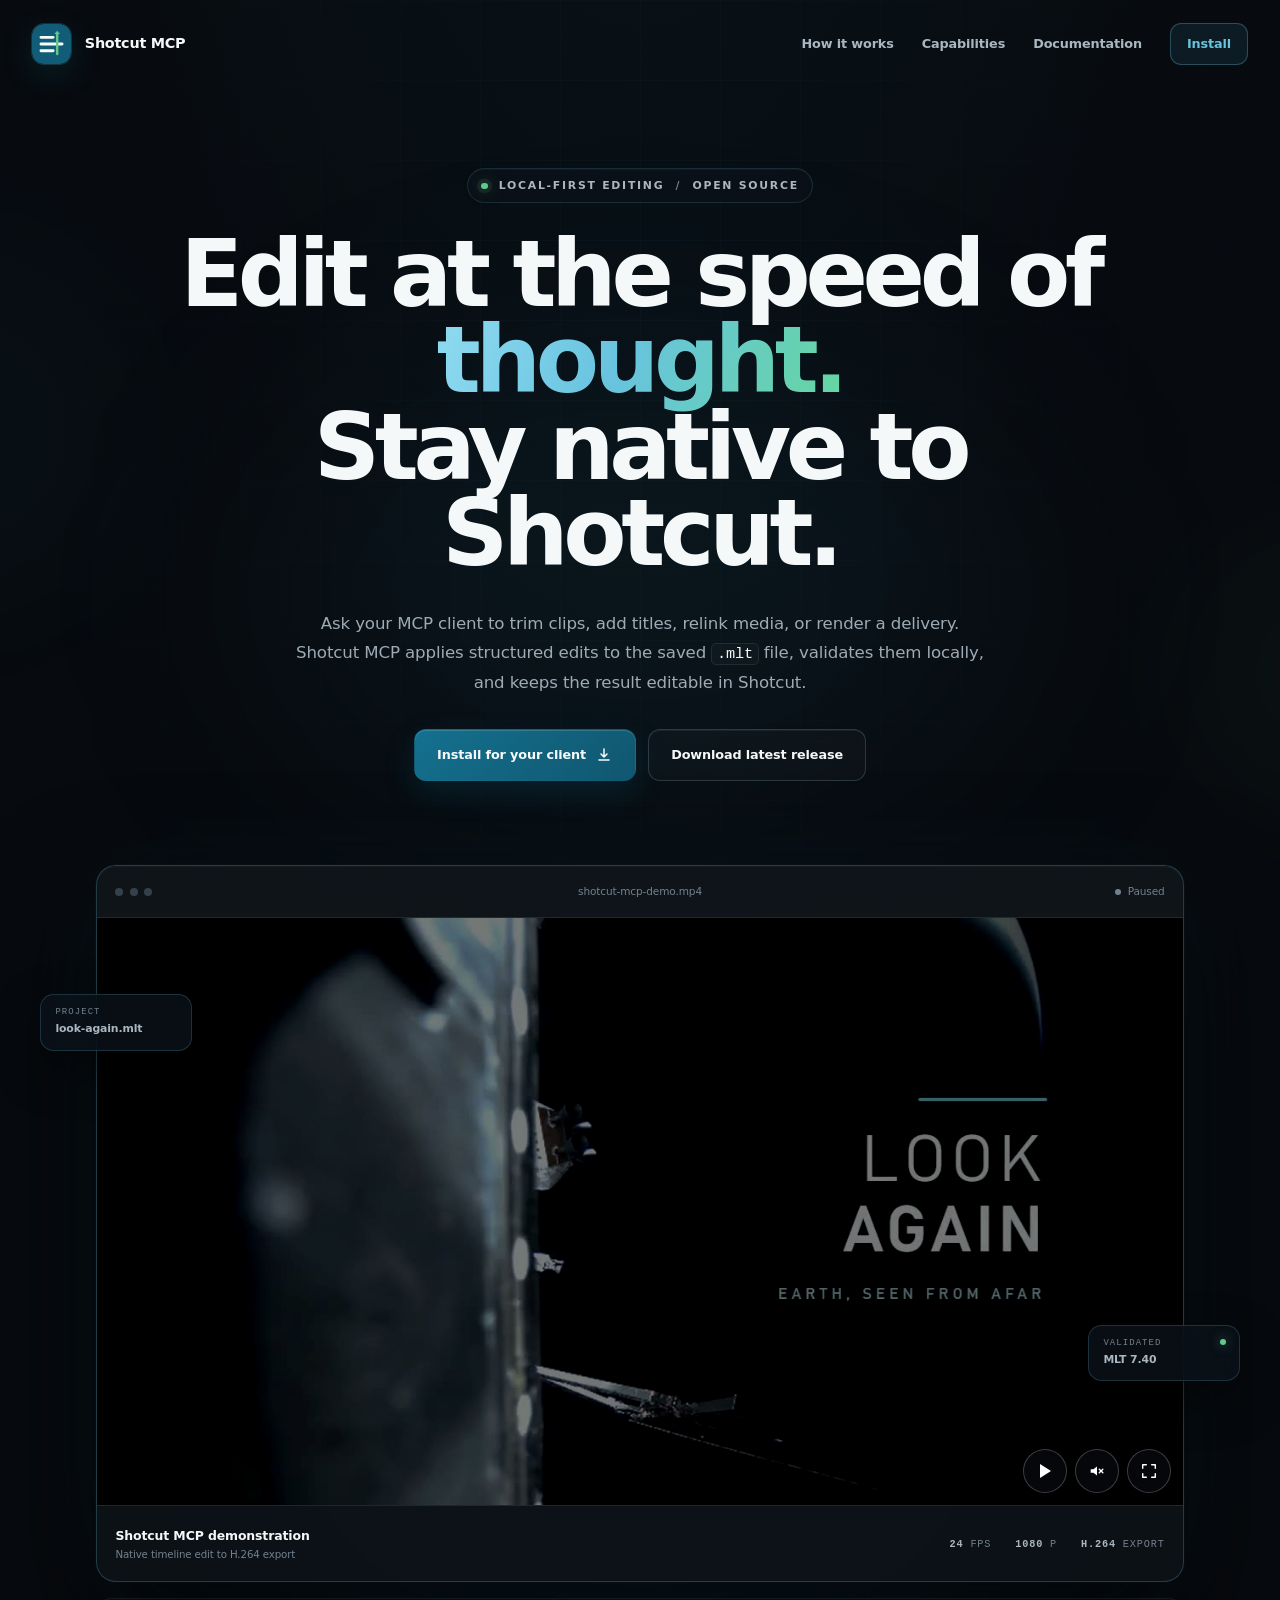
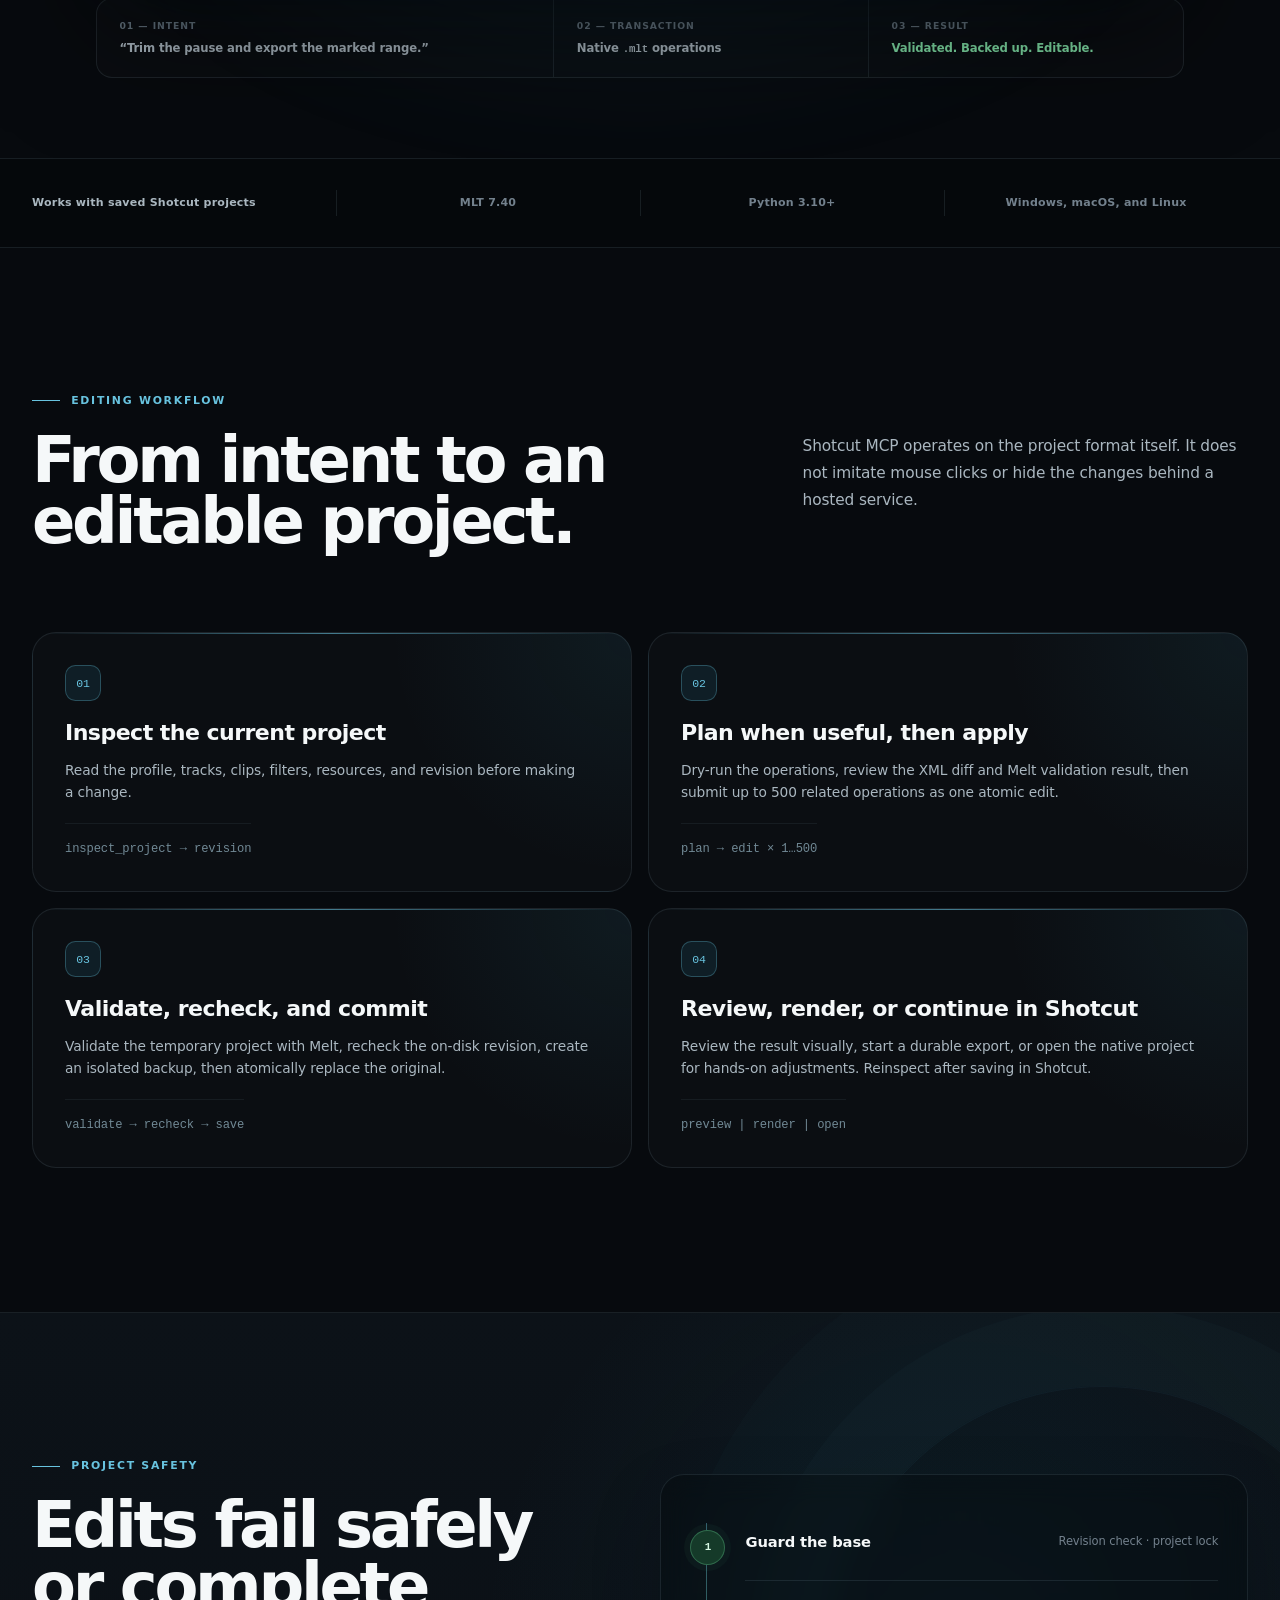
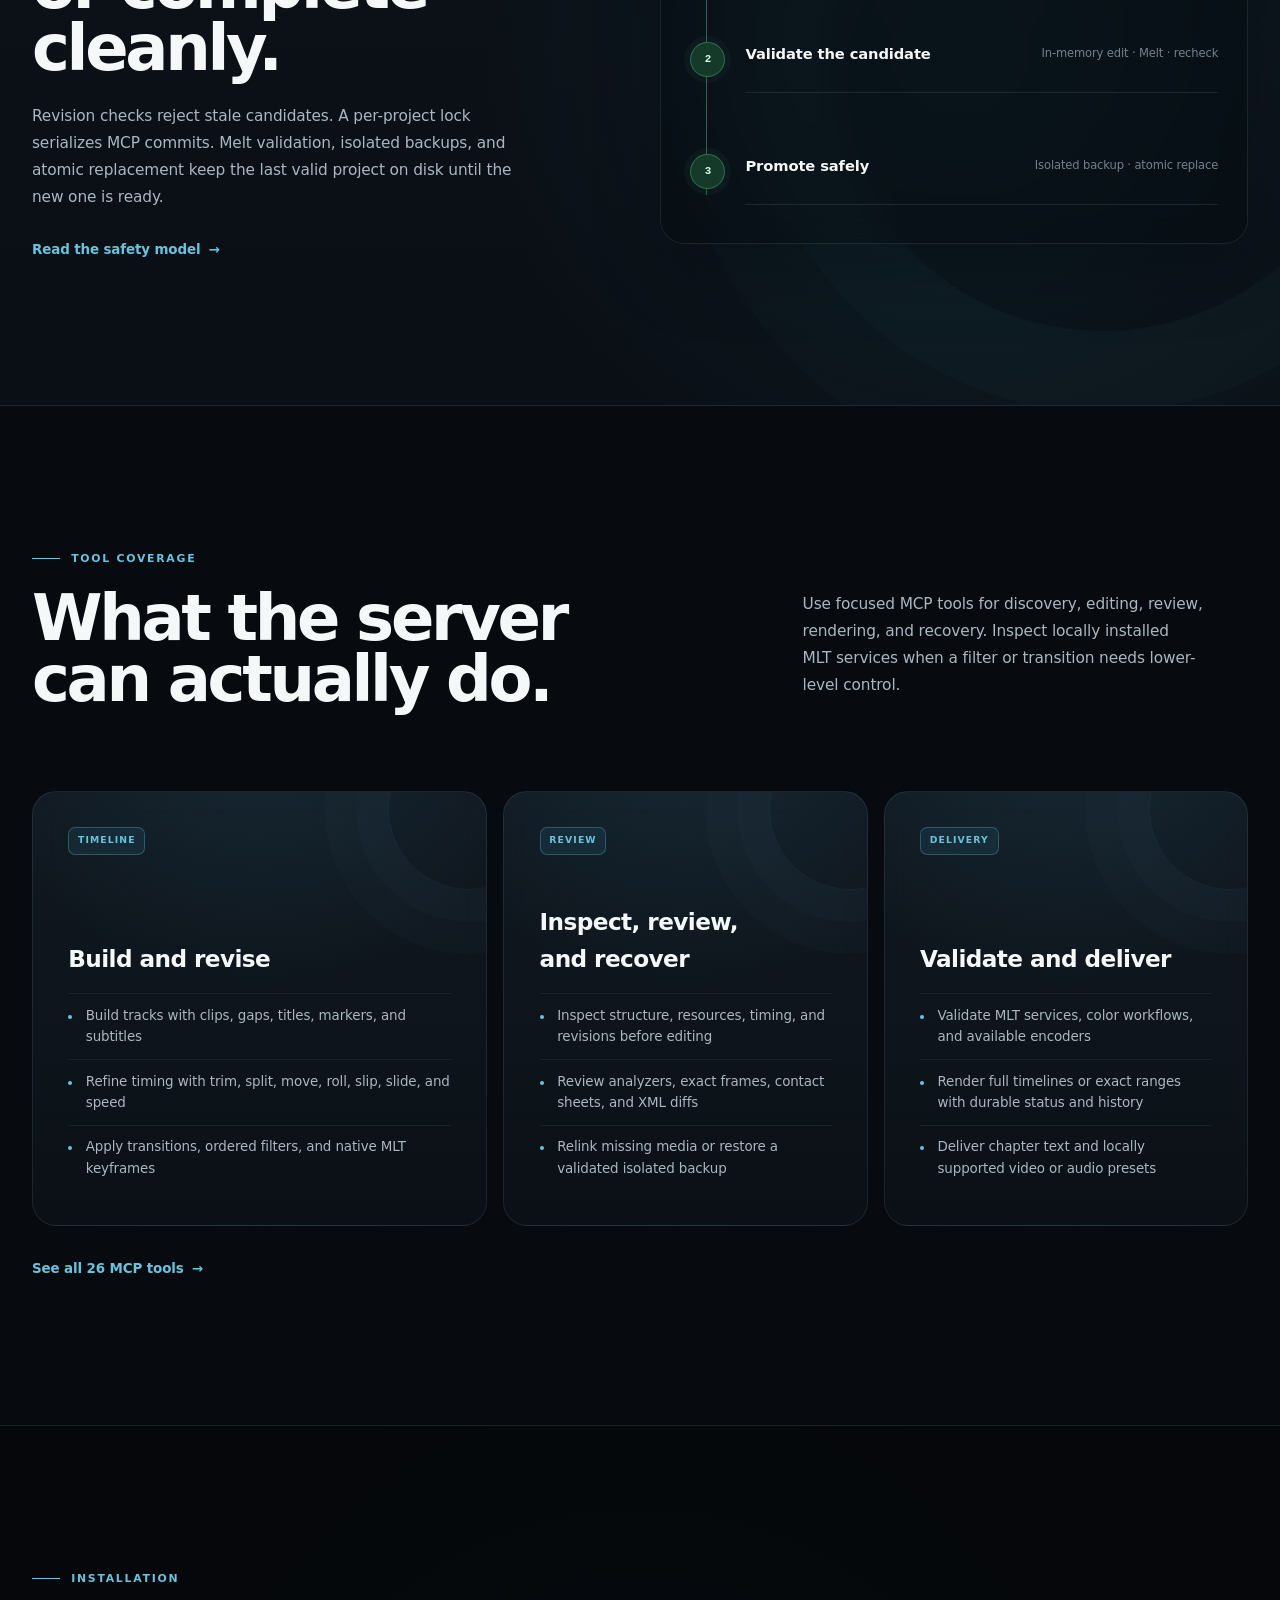
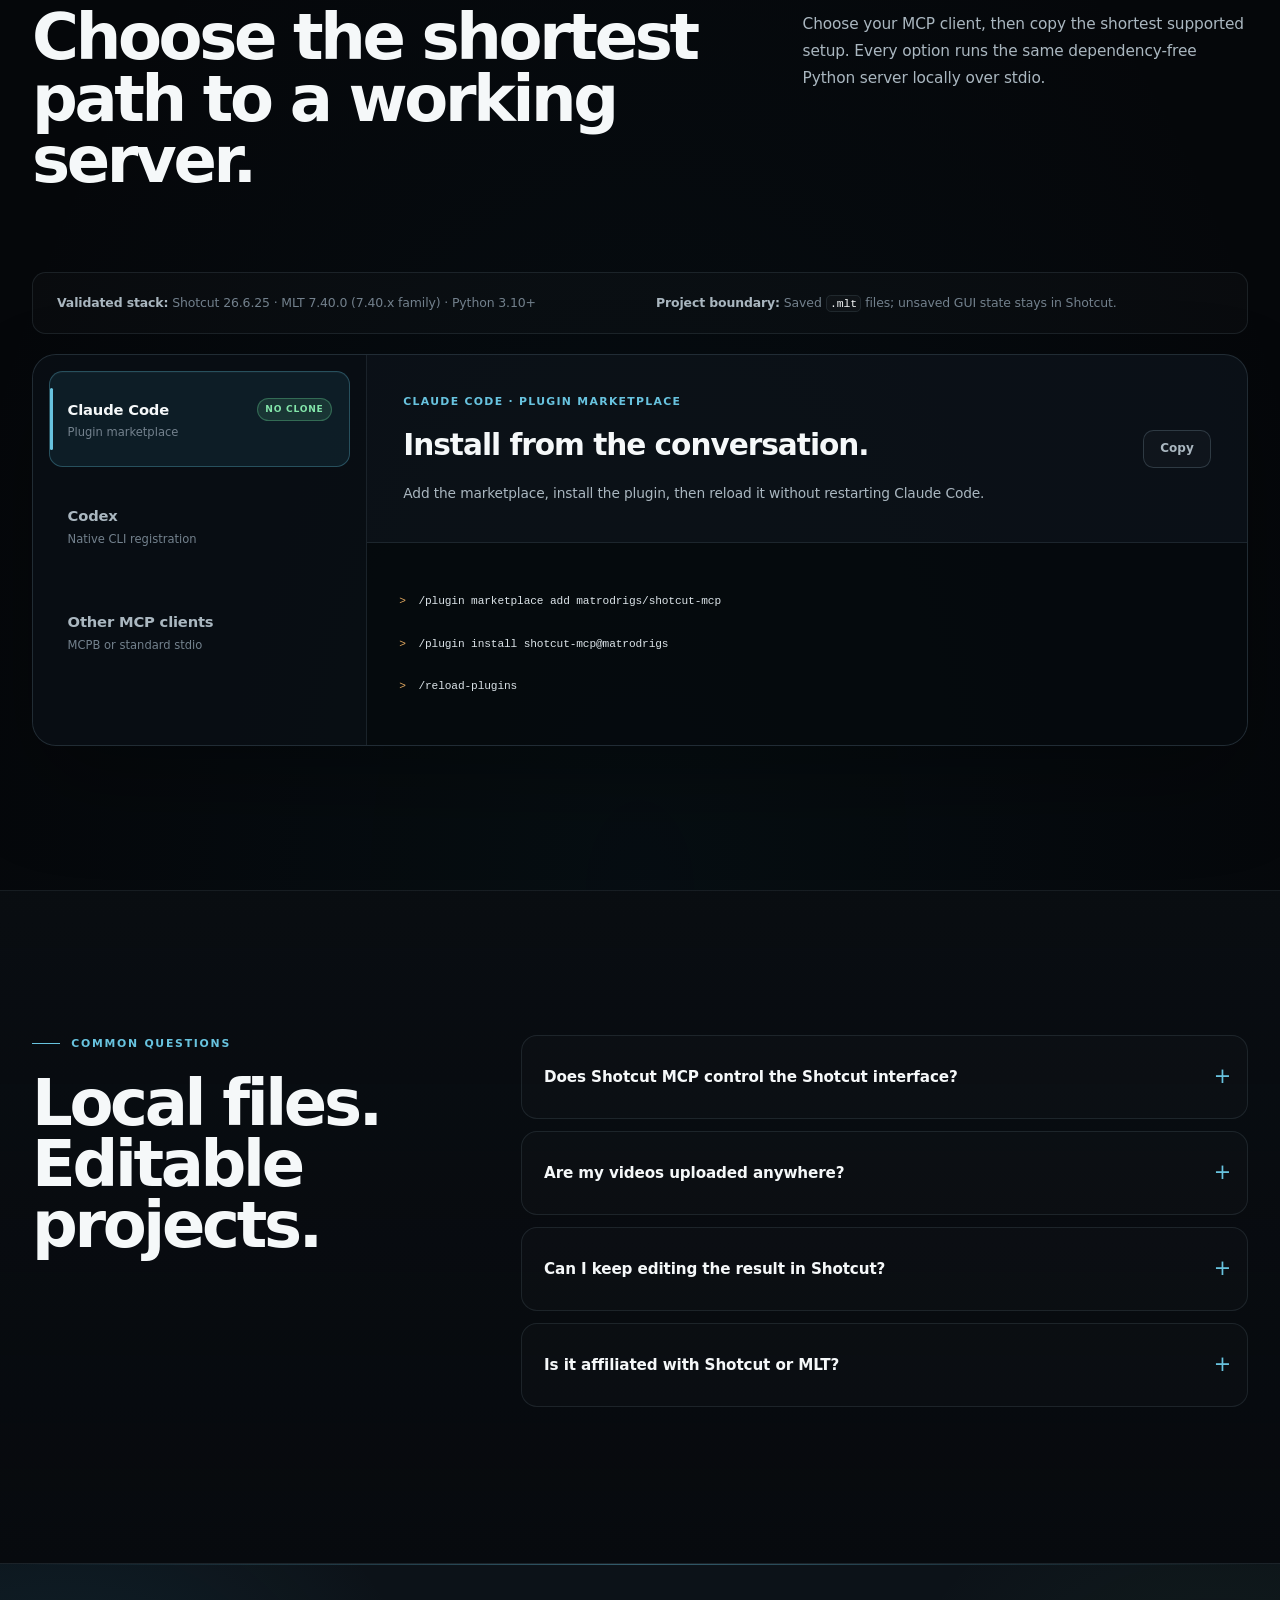
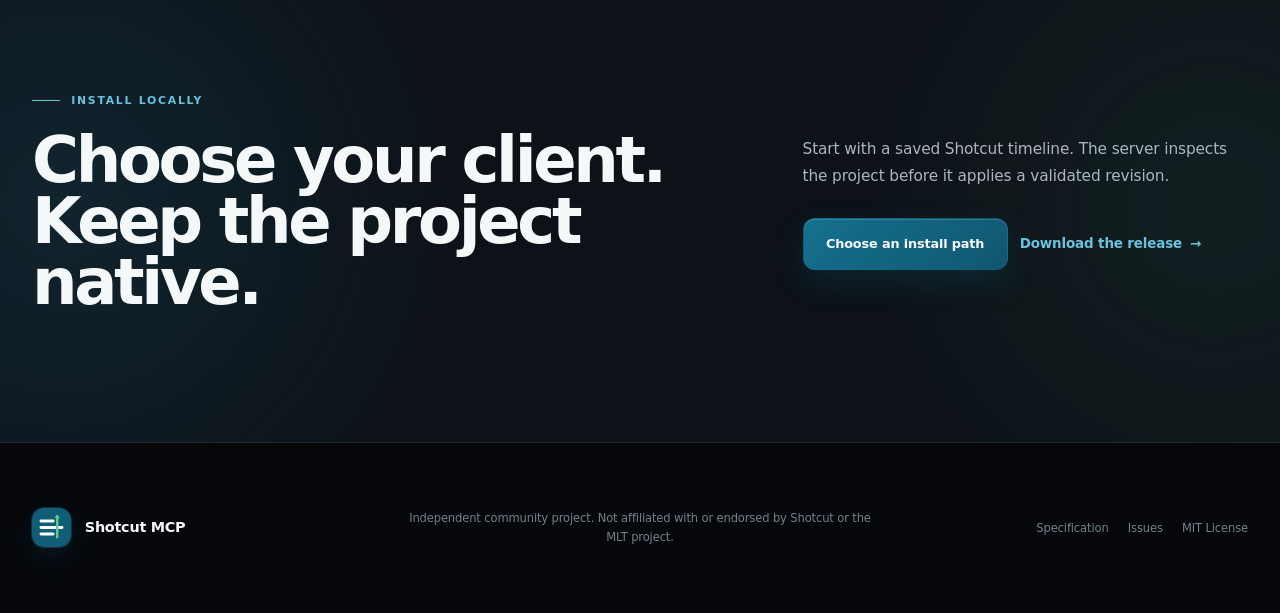
==== commit fb61edf3: "docs(site): redesign landing page and refine navigation" ====
--- a/docs/index.html
+++ b/docs/index.html
@@ -9,7 +9,7 @@
   <meta name="robots" content="index, follow, max-image-preview:large">
   <meta name="theme-color" content="#080b10">
   <link rel="canonical" href="https://matrodrigs.github.io/shotcut-mcp/">
-  <link rel="icon" href="./icon.svg" type="image/svg+xml">
+  <link rel="icon" href="./icon.svg?v=4" type="image/svg+xml">
 
   <meta property="og:type" content="website">
   <meta property="og:site_name" content="Shotcut MCP">
@@ -20,7 +20,7 @@
   <meta name="twitter:title" content="Shotcut MCP — Native timeline editing through MCP">
   <meta name="twitter:description" content="A local MCP server for safe, transactional Shotcut editing.">
 
-  <link rel="stylesheet" href="./styles.css">
+  <link rel="stylesheet" href="./styles.css?v=5">
   <script>document.documentElement.classList.remove('no-js')</script>
 
   <script type="application/ld+json">
@@ -50,7 +50,7 @@
   <header class="site-header" data-site-header>
     <div class="header-shell">
       <a class="brand" href="#top" aria-label="Shotcut MCP home">
-        <img class="brand-mark" src="./icon.svg" alt="" width="36" height="36">
+        <img class="brand-mark" src="./icon.svg?v=4" alt="" width="36" height="36">
         <span>Shotcut MCP</span>
       </a>
 
@@ -61,20 +61,25 @@
       </button>
 
       <nav class="site-nav" id="site-nav" aria-label="Main navigation" data-site-nav>
-        <a href="#workflow">How it works</a>
-        <a href="#tools">Capabilities</a>
+        <a href="#workflow" data-section-link>How it works</a>
+        <a href="#tools" data-section-link>Capabilities</a>
         <a href="https://github.com/matrodrigs/shotcut-mcp#readme">Documentation</a>
-        <a class="nav-cta" href="#install">Install</a>
+        <a class="nav-cta" href="#install" data-section-link>Install</a>
       </nav>
     </div>
   </header>
 
   <main id="main">
     <section class="hero" id="top">
+      <div class="hero-ambient" aria-hidden="true">
+        <span class="hero-orb hero-orb-one"></span>
+        <span class="hero-orb hero-orb-two"></span>
+        <span class="hero-grid-glow"></span>
+      </div>
       <div class="shell hero-layout">
         <div class="hero-copy">
-          <p class="overline">Local MCP server <span aria-hidden="true">/</span> MIT licensed</p>
-          <h1>Edit Shotcut timelines. <span>Keep them native.</span></h1>
+          <p class="overline"><span class="live-dot" aria-hidden="true"></span> Local-first editing <span aria-hidden="true">/</span> Open source</p>
+          <h1>Edit at the speed of <span>thought.</span><br>Stay native to Shotcut.</h1>
           <p class="hero-summary">
             Ask your MCP client to trim clips, add titles, relink media, or render a delivery.
             Shotcut MCP applies structured edits to the saved <code>.mlt</code> file, validates them locally,
@@ -88,15 +93,16 @@
             </a>
             <a class="button button-secondary" href="https://github.com/matrodrigs/shotcut-mcp/releases/latest">Download latest release</a>
           </div>
-
-          <ol class="hero-route" aria-label="Example edit flow">
-            <li><span>Intent</span><strong>“Trim the pause and export the marked range.”</strong></li>
-            <li><span>Transaction</span><strong>Native <code>.mlt</code> operations</strong></li>
-            <li><span>Result</span><strong>Validated. Backed up. Editable.</strong></li>
-          </ol>
-        </div>
-
-        <figure class="product-demo" aria-labelledby="demo-title">
+        </div>
+
+        <div class="demo-stage">
+          <div class="floating-chip floating-chip-left" aria-hidden="true">
+            <span>PROJECT</span><strong>look-again.mlt</strong>
+          </div>
+          <div class="floating-chip floating-chip-right" aria-hidden="true">
+            <i></i><span>VALIDATED</span><strong>MLT 7.40</strong>
+          </div>
+          <figure class="product-demo" aria-labelledby="demo-title" data-spotlight-card>
           <div class="demo-toolbar">
             <div class="demo-window-controls" aria-hidden="true"><span></span><span></span><span></span></div>
             <p>shotcut-mcp-demo.mp4</p>
@@ -148,8 +154,20 @@
               <strong id="demo-title">Shotcut MCP demonstration</strong>
               <span>Native timeline edit to H.264 export</span>
             </div>
+            <div class="demo-meta" aria-label="Demo project metadata">
+              <span><b>24</b> FPS</span>
+              <span><b>1080</b> P</span>
+              <span><b>H.264</b> EXPORT</span>
+            </div>
           </figcaption>
-        </figure>
+          </figure>
+        </div>
+
+        <ol class="hero-route" aria-label="Example edit flow">
+          <li><span>01 — Intent</span><strong>“Trim the pause and export the marked range.”</strong></li>
+          <li><span>02 — Transaction</span><strong>Native <code>.mlt</code> operations</strong></li>
+          <li><span>03 — Result</span><strong>Validated. Backed up. Editable.</strong></li>
+        </ol>
       </div>
     </section>
 
@@ -406,7 +424,7 @@
 
   <footer class="site-footer">
     <div class="shell footer-layout">
-      <div class="brand footer-brand"><img class="brand-mark" src="./icon.svg" alt="" width="36" height="36"><span>Shotcut MCP</span></div>
+      <div class="brand footer-brand"><img class="brand-mark" src="./icon.svg?v=4" alt="" width="36" height="36"><span>Shotcut MCP</span></div>
       <p>Independent community project. Not affiliated with or endorsed by Shotcut or the MLT project.</p>
       <nav aria-label="Footer navigation">
         <a href="https://github.com/matrodrigs/shotcut-mcp/blob/main/docs/spec.md">Specification</a>
@@ -416,6 +434,6 @@
     </div>
   </footer>
 
-  <script src="./site.js" defer></script>
+  <script src="./site.js?v=4" defer></script>
 </body>
 </html>
--- a/docs/styles.css
+++ b/docs/styles.css
@@ -1,38 +1,34 @@
 :root {
   color-scheme: dark;
   interpolate-size: allow-keywords;
-  /* Neutral surfaces carry the layout; color is reserved for meaning. */
-  --bg: #080b10;
-  --bg-deep: #06080c;
-  --surface: #0f141b;
-  --surface-raised: #141b23;
-  --surface-soft: #18222c;
-  --text: #f3f6f7;
-  --text-secondary: #b0bac2;
-  --text-muted: #7d8a95;
-  --line: rgba(186, 201, 212, 0.13);
-  --line-strong: rgba(186, 201, 212, 0.23);
-
-  /* Shotcut's official #115c77 anchors the brand palette. */
+  --bg: #070a0e;
+  --bg-deep: #05070a;
+  --surface: #0d131a;
+  --surface-raised: #121b24;
+  --text: #f5f8f9;
+  --text-secondary: #aab7c0;
+  --text-muted: #73818d;
+  --line: rgba(157, 188, 203, 0.12);
+  --line-strong: rgba(157, 188, 203, 0.22);
   --brand: #115c77;
-  --brand-hover: #176e8e;
-  --brand-bright: #73bcd2;
+  --brand-hover: #17789a;
+  --brand-bright: #68c3df;
   --brand-ink: #f8fbfc;
-  --brand-soft: rgba(66, 145, 174, 0.12);
-  --brand-line: rgba(115, 188, 210, 0.34);
+  --brand-soft: rgba(61, 162, 197, 0.11);
+  --brand-line: rgba(104, 195, 223, 0.3);
   --success: #62c98d;
-  --success-bright: #8adda9;
-  --success-ink: #06120a;
+  --success-bright: #83e5aa;
   --success-soft: rgba(98, 201, 141, 0.14);
   --success-line: rgba(98, 201, 141, 0.36);
   --attention: #e2a85f;
-  --max: 1200px;
-  --radius-sm: 0.5rem;
-  --radius-md: 0.875rem;
-  --radius-lg: 1.25rem;
+  --max: 1240px;
+  --radius-sm: 0.7rem;
+  --radius-md: 1.05rem;
+  --radius-lg: 1.5rem;
   --ease-out: cubic-bezier(0.23, 1, 0.32, 1);
   --ease-spring: cubic-bezier(0.22, 1, 0.36, 1);
   --ease-flow: cubic-bezier(0.25, 0.1, 0.25, 1);
+  --ease-premium: cubic-bezier(0.16, 1, 0.3, 1);
   --duration-flow: 900ms;
   --stagger-flow: 80ms;
   --duration-workflow: 720ms;
@@ -49,22 +45,7 @@
   scroll-padding-top: 6rem;
 }
 
-body {
-  margin: 0;
-  color: var(--text);
-  background:
-    radial-gradient(circle at 72% -12%, rgba(17, 92, 119, 0.11), transparent 30rem),
-    var(--bg);
-  font-family: ui-sans-serif, system-ui, -apple-system, BlinkMacSystemFont, "Segoe UI", sans-serif;
-  font-size: 1rem;
-  line-height: 1.6;
-  font-optical-sizing: auto;
-  -webkit-font-smoothing: antialiased;
-  text-rendering: optimizeLegibility;
-}
-
-button,
-input {
+button, input {
   font: inherit;
 }
 
@@ -72,18 +53,15 @@
   color: inherit;
 }
 
-a,
-button {
+a, button {
   touch-action: manipulation;
 }
 
-img,
-svg {
+img, svg {
   display: block;
 }
 
-code,
-pre {
+code, pre {
   font-family: ui-monospace, SFMono-Regular, Consolas, "Liberation Mono", monospace;
 }
 
@@ -91,24 +69,13 @@
   font-size: 0.92em;
 }
 
-h1,
-h2,
-h3,
-p {
+h1, h2, h3, p {
   text-wrap: pretty;
 }
 
-h1,
-h2,
-h3 {
+h1, h2, h3 {
   margin: 0;
   font-weight: 720;
-}
-
-.shell,
-.header-shell {
-  width: min(calc(100% - 3rem), var(--max));
-  margin-inline: auto;
 }
 
 .sr-only {
@@ -148,24 +115,6 @@
   outline-offset: 4px;
 }
 
-.site-header {
-  position: sticky;
-  top: 0;
-  z-index: 100;
-  min-height: 76px;
-  border-bottom: 1px solid transparent;
-  transition: background-color 180ms ease, border-color 180ms ease, box-shadow 180ms ease;
-}
-
-.site-header.is-scrolled,
-.site-header.menu-open {
-  background: rgba(8, 11, 16, 0.88);
-  border-color: var(--line);
-  box-shadow: 0 12px 36px rgba(0, 0, 0, 0.18);
-  -webkit-backdrop-filter: blur(18px) saturate(140%);
-  backdrop-filter: blur(18px) saturate(140%);
-}
-
 .header-shell {
   min-height: inherit;
   display: flex;
@@ -174,64 +123,8 @@
   gap: 2rem;
 }
 
-.brand {
-  display: inline-flex;
-  align-items: center;
-  gap: 0.75rem;
-  flex: 0 0 auto;
-  color: var(--text);
-  font-size: 0.95rem;
-  font-weight: 760;
-  letter-spacing: -0.025em;
-  text-decoration: none;
-}
-
-.brand-mark {
-  width: 2.25rem;
-  height: 2.25rem;
-  border-radius: 0.6rem;
-}
-
-.site-nav {
-  display: flex;
-  align-items: center;
-  gap: 1.75rem;
-}
-
-.site-nav a {
-  color: var(--text-secondary);
-  font-size: 0.82rem;
-  font-weight: 650;
-  text-decoration: none;
-  transition: color 120ms ease, background-color 120ms ease, border-color 120ms ease, transform 90ms ease;
-}
-
-.site-nav a:hover {
-  color: var(--text);
-}
-
-.site-nav .nav-cta {
-  min-height: 42px;
-  display: inline-flex;
-  align-items: center;
-  padding: 0 1rem;
-  color: var(--brand-bright);
-  border: 1px solid var(--brand-line);
-  border-radius: var(--radius-sm);
-  background: var(--brand-soft);
-}
-
-.site-nav .nav-cta:hover {
-  border-color: var(--brand-bright);
-  background: rgba(66, 145, 174, 0.2);
-}
-
-.site-nav a:active,
-.menu-toggle:active,
-.button:active,
-.copy-button:active,
-summary:active {
-  transform: scale(0.98);
+.site-nav a:active, .menu-toggle:active, .button:active, .copy-button:active, summary:active {
+  filter: brightness(0.9);
 }
 
 .menu-toggle {
@@ -272,48 +165,6 @@
   transform: rotate(-45deg);
 }
 
-.hero {
-  position: relative;
-  overflow: hidden;
-  border-bottom: 1px solid var(--line);
-}
-
-.hero::before {
-  content: "";
-  position: absolute;
-  inset: 0;
-  pointer-events: none;
-  opacity: 0.42;
-  background-image:
-    linear-gradient(rgba(160, 184, 198, 0.04) 1px, transparent 1px),
-    linear-gradient(90deg, rgba(160, 184, 198, 0.04) 1px, transparent 1px);
-  background-size: 72px 72px;
-  -webkit-mask-image: linear-gradient(to bottom, black, transparent 88%);
-  mask-image: linear-gradient(to bottom, black, transparent 88%);
-}
-
-.hero-layout {
-  position: relative;
-  min-height: 720px;
-  padding-block: 7.5rem 6.5rem;
-  display: grid;
-  grid-template-columns: minmax(0, 0.92fr) minmax(31rem, 1.08fr);
-  align-items: center;
-  gap: clamp(3rem, 6vw, 6rem);
-}
-
-.overline {
-  display: flex;
-  align-items: center;
-  gap: 0.7rem;
-  margin: 0 0 1.5rem;
-  color: var(--brand-bright);
-  font-size: 0.72rem;
-  font-weight: 800;
-  letter-spacing: 0.14em;
-  text-transform: uppercase;
-}
-
 .overline::before {
   content: "";
   width: 1.75rem;
@@ -325,27 +176,7 @@
   color: var(--text-muted);
 }
 
-.hero h1 {
-  max-width: 10.5ch;
-  font-size: clamp(3.8rem, 7vw, 6rem);
-  line-height: 0.92;
-  letter-spacing: -0.04em;
-}
-
-.hero h1 span {
-  color: var(--brand-bright);
-}
-
-.hero-summary {
-  max-width: 38rem;
-  margin: 2rem 0 0;
-  color: var(--text-secondary);
-  font-size: clamp(1rem, 1.35vw, 1.12rem);
-  line-height: 1.7;
-}
-
-.hero-summary code,
-.compatibility-note code {
+.hero-summary code, .compatibility-note code {
   padding: 0.08em 0.3em;
   color: var(--text);
   border: 1px solid var(--line);
@@ -353,31 +184,11 @@
   background: rgba(255, 255, 255, 0.025);
 }
 
-.hero-actions,
-.final-actions {
+.hero-actions, .final-actions {
   display: flex;
   flex-wrap: wrap;
   align-items: center;
   gap: 0.75rem;
-}
-
-.hero-actions {
-  margin-top: 2rem;
-}
-
-.button {
-  min-height: 50px;
-  display: inline-flex;
-  align-items: center;
-  justify-content: center;
-  gap: 0.65rem;
-  padding: 0 1.25rem;
-  border: 1px solid transparent;
-  border-radius: var(--radius-sm);
-  font-size: 0.84rem;
-  font-weight: 760;
-  text-decoration: none;
-  transition: color 120ms ease, background-color 120ms ease, border-color 120ms ease, transform 90ms ease;
 }
 
 .button svg {
@@ -390,77 +201,17 @@
   stroke-linejoin: round;
 }
 
-.button-primary {
-  color: var(--brand-ink);
-  background: var(--brand);
-}
-
-.button-primary:hover {
-  background: var(--brand-hover);
-}
-
-.button-secondary {
-  color: var(--text);
-  border-color: var(--line-strong);
-  background: rgba(255, 255, 255, 0.025);
-}
-
 .button-secondary:hover {
   border-color: rgba(186, 201, 212, 0.38);
   background: rgba(255, 255, 255, 0.05);
 }
 
-.hero-route {
-  display: grid;
-  grid-template-columns: repeat(3, minmax(0, 1fr));
-  margin: 3rem 0 0;
-  padding: 0;
-  border-block: 1px solid var(--line);
-  list-style: none;
-}
-
-.hero-route li {
-  min-width: 0;
-  padding: 1rem 1rem 1rem 0;
-}
-
-.hero-route li + li {
-  padding-left: 1rem;
-  border-left: 1px solid var(--line);
-}
-
-.hero-route span,
-.hero-route strong {
+.hero-route span, .hero-route strong {
   display: block;
-}
-
-.hero-route span {
-  color: var(--text-muted);
-  font-size: 0.63rem;
-  font-weight: 800;
-  letter-spacing: 0.1em;
-  text-transform: uppercase;
-}
-
-.hero-route strong {
-  margin-top: 0.35rem;
-  color: var(--text-secondary);
-  font-size: 0.75rem;
-  line-height: 1.45;
 }
 
 .hero-route li:last-child strong {
   color: var(--success-bright);
-}
-
-.product-demo {
-  position: relative;
-  overflow: hidden;
-  margin: 0;
-  border: 1px solid var(--brand-line);
-  border-radius: var(--radius-lg);
-  background: var(--surface);
-  box-shadow: 0 32px 90px rgba(0, 0, 0, 0.38);
 }
 
 .product-demo::after {
@@ -472,31 +223,12 @@
   box-shadow: inset 0 1px rgba(255, 255, 255, 0.035);
 }
 
-.demo-toolbar {
-  min-height: 44px;
-  display: grid;
-  grid-template-columns: 1fr auto 1fr;
-  align-items: center;
-  gap: 1rem;
-  padding: 0 1rem;
-  border-bottom: 1px solid var(--line);
-  background: rgba(255, 255, 255, 0.015);
-}
-
 .demo-window-controls {
   display: flex;
   gap: 0.4rem;
 }
 
-.demo-window-controls span {
-  width: 7px;
-  height: 7px;
-  border-radius: 50%;
-  background: #38434d;
-}
-
-.demo-toolbar p,
-.demo-toolbar > span {
+.demo-toolbar p, .demo-toolbar > span {
   margin: 0;
   color: var(--text-muted);
   font-size: 0.66rem;
@@ -522,28 +254,12 @@
   box-shadow: none;
 }
 
-.panel-kicker,
-.capability-code {
+.panel-kicker, .capability-code {
   color: var(--brand-bright);
   font-size: 0.68rem;
   font-weight: 800;
   letter-spacing: 0.12em;
   text-transform: uppercase;
-}
-
-.demo-video-shell {
-  position: relative;
-  aspect-ratio: 16 / 9;
-  overflow: hidden;
-  background: var(--bg-deep);
-}
-
-.demo-video {
-  display: block;
-  width: 100%;
-  height: 100%;
-  object-fit: cover;
-  background: #000;
 }
 
 .demo-video:focus-visible {
@@ -572,15 +288,6 @@
   pointer-events: none;
   transform: translateY(4px);
   transition-delay: 0s;
-}
-
-@media (hover: hover) and (pointer: fine) {
-  .demo-video-shell.has-custom-controls.is-playing:not(:hover):not(:has(:focus-visible)) .demo-controls {
-    opacity: 0;
-    pointer-events: none;
-    transform: translateY(4px);
-    transition-delay: 0s;
-  }
 }
 
 .demo-control {
@@ -610,7 +317,7 @@
 }
 
 .demo-control:active {
-  transform: scale(0.96);
+  filter: brightness(0.86);
 }
 
 .demo-control:focus-visible {
@@ -626,8 +333,7 @@
   opacity: 1;
 }
 
-.demo-control-play[data-playing="true"] .demo-play-icon::before,
-.demo-control-play[data-playing="true"] .demo-play-icon::after {
+.demo-control-play[data-playing="true"] .demo-play-icon::before, .demo-control-play[data-playing="true"] .demo-play-icon::after {
   content: "";
   position: absolute;
   top: 1px;
@@ -672,40 +378,20 @@
   fill: var(--demo-control-icon);
 }
 
-.demo-sound-waves,
-.demo-sound-slash {
+.demo-sound-waves, .demo-sound-slash {
   stroke: var(--demo-control-icon);
 }
 
-.demo-control-sound[data-muted="true"] .demo-sound-waves,
-.demo-control-sound[data-muted="false"] .demo-sound-slash {
+.demo-control-sound[data-muted="true"] .demo-sound-waves, .demo-control-sound[data-muted="false"] .demo-sound-slash {
   display: none;
-}
-
-.demo-caption {
-  min-height: 64px;
-  display: flex;
-  align-items: center;
-  justify-content: space-between;
-  gap: 1rem;
-  padding: 0.8rem 1rem;
-  border-top: 1px solid var(--line);
 }
 
 .demo-caption div {
   min-width: 0;
 }
 
-.demo-caption strong,
-.demo-caption div > span {
+.demo-caption strong, .demo-caption div > span {
   display: block;
-}
-
-.demo-caption strong {
-  color: var(--text);
-  font-size: 0.74rem;
-  font-weight: 720;
-  letter-spacing: -0.01em;
 }
 
 .demo-caption div > span {
@@ -713,31 +399,6 @@
   color: var(--text-muted);
   font-size: 0.64rem;
   line-height: 1.35;
-}
-
-.compatibility-bar {
-  border-bottom: 1px solid var(--line);
-  background: var(--bg-deep);
-}
-
-.compatibility-bar .shell {
-  min-height: 78px;
-  display: grid;
-  grid-template-columns: repeat(4, 1fr);
-  align-items: center;
-}
-
-.compatibility-bar span {
-  min-height: 26px;
-  display: flex;
-  align-items: center;
-  justify-content: center;
-  padding-inline: 1rem;
-  color: var(--text-muted);
-  border-left: 1px solid var(--line);
-  font-size: 0.74rem;
-  font-weight: 650;
-  text-align: center;
 }
 
 .compatibility-bar span:first-child {
@@ -748,90 +409,14 @@
   text-align: left;
 }
 
-.section {
-  padding-block: 7.5rem;
-  border-bottom: 1px solid var(--line);
-}
-
-.section-heading {
-  display: grid;
-  grid-template-columns: minmax(0, 1.2fr) minmax(18rem, 0.8fr);
-  gap: clamp(3rem, 8vw, 8rem);
-  align-items: end;
-  margin-bottom: 4.5rem;
-}
-
-.section-heading .overline,
-.safety-copy .overline,
-.faq-layout .overline,
-.final-cta .overline {
+.section-heading .overline, .safety-copy .overline, .faq-layout .overline, .final-cta .overline {
   margin-bottom: 1.25rem;
-}
-
-.section-heading h2,
-.safety-copy h2,
-.faq-layout h2,
-.final-cta h2 {
-  max-width: 15ch;
-  font-size: clamp(2.5rem, 4.6vw, 4.6rem);
-  line-height: 1;
-  letter-spacing: -0.04em;
-}
-
-.section-heading > p,
-.safety-copy > p:not(.overline),
-.final-cta-layout > div:last-child > p {
-  margin: 0;
-  color: var(--text-secondary);
-  font-size: 0.95rem;
-  line-height: 1.75;
-}
-
-.process-list {
-  margin: 0;
-  padding: 0;
-  list-style: none;
-  border-bottom: 1px solid var(--line);
-}
-
-.process-list li {
-  position: relative;
-  min-height: 152px;
-  display: grid;
-  grid-template-columns: 5rem minmax(0, 1fr) minmax(13rem, 0.48fr);
-  gap: 2.5rem;
-  align-items: center;
-  padding-block: 1.5rem;
-  border-top: 1px solid var(--line);
-}
-
-.process-list li::before {
-  content: "";
-  position: absolute;
-  left: 0;
-  right: 0;
-  top: -1px;
-  height: 1px;
-  pointer-events: none;
-  opacity: 0;
-  background: linear-gradient(90deg, var(--brand-bright), var(--brand-line) 58%, transparent);
-  transform: scaleX(0);
-  transform-origin: left;
 }
 
 .process-list li.is-workflow-visible::before {
   opacity: 1;
   transform: scaleX(1);
-  transition:
-    opacity 160ms ease,
-    transform var(--duration-workflow) var(--ease-flow);
-}
-
-.step-number {
-  align-self: start;
-  padding-top: 0.3rem;
-  color: var(--brand-bright);
-  font: 0.72rem ui-monospace, SFMono-Regular, Consolas, monospace;
+  transition: opacity 160ms ease, transform var(--duration-workflow) var(--ease-flow);
 }
 
 .process-list li.is-workflow-pending .step-number {
@@ -842,45 +427,12 @@
 .process-list li.is-workflow-visible .step-number {
   opacity: 1;
   transform: translateX(0);
-  transition:
-    opacity 360ms var(--ease-flow),
-    transform 360ms var(--ease-flow);
-}
-
-.process-list h3,
-.capability-grid h3 {
+  transition: opacity 360ms var(--ease-flow), transform 360ms var(--ease-flow);
+}
+
+.process-list h3, .capability-grid h3 {
   font-size: 1.25rem;
   letter-spacing: -0.025em;
-}
-
-.process-list p {
-  max-width: 40rem;
-  margin: 0.55rem 0 0;
-  color: var(--text-secondary);
-  font-size: 0.9rem;
-}
-
-.process-list code {
-  justify-self: end;
-  color: var(--text-muted);
-  font-size: 0.76rem;
-  text-align: right;
-}
-
-.safety-section {
-  background: var(--surface);
-}
-
-.safety-layout {
-  display: grid;
-  grid-template-columns: minmax(0, 0.8fr) minmax(28rem, 1.2fr);
-  gap: clamp(4rem, 9vw, 9rem);
-  align-items: center;
-}
-
-.safety-copy > p:not(.overline) {
-  max-width: 35rem;
-  margin-top: 1.5rem;
 }
 
 .text-link {
@@ -903,6 +455,13 @@
 }
 
 @media (hover: hover) and (pointer: fine) {
+  .demo-video-shell.has-custom-controls.is-playing:not(:hover):not(:has(:focus-visible)) .demo-controls {
+    opacity: 0;
+    pointer-events: none;
+    transform: translateY(4px);
+    transition-delay: 0s;
+  }
+
   .text-link:hover span {
     transform: translateX(0.2rem);
   }
@@ -912,54 +471,12 @@
   margin-top: 1.75rem;
 }
 
-.safety-pipeline {
-  position: relative;
-  margin: 0;
-  padding: 0;
-  list-style: none;
-}
-
-.safety-pipeline::before {
-  content: "";
-  position: absolute;
-  left: 1rem;
-  top: 1rem;
-  bottom: 1rem;
-  width: 1px;
-  background: var(--line-strong);
-  transform: scaleY(1);
-  transform-origin: top;
-}
-
 .safety-pipeline.is-flow-pending::before {
   transform: scaleY(0);
 }
 
 .safety-pipeline.is-flow-visible::before {
   transition: transform var(--duration-flow) var(--ease-flow);
-}
-
-.safety-pipeline li {
-  position: relative;
-  min-height: 96px;
-  display: grid;
-  grid-template-columns: 2rem 1fr;
-  gap: 1.25rem;
-  align-items: center;
-  padding-block: 0.45rem;
-}
-
-.safety-pipeline li > span {
-  z-index: 1;
-  width: 2rem;
-  height: 2rem;
-  display: grid;
-  place-items: center;
-  color: var(--success-ink);
-  border-radius: 50%;
-  background: var(--success);
-  font: 0.68rem ui-monospace, SFMono-Regular, Consolas, monospace;
-  font-weight: 850;
 }
 
 .safety-pipeline.is-flow-pending li > span {
@@ -970,9 +487,7 @@
 .safety-pipeline.is-flow-visible li > span {
   opacity: 1;
   transform: scale(1);
-  transition:
-    opacity 360ms var(--ease-flow) var(--flow-delay, 0ms),
-    transform 360ms var(--ease-flow) var(--flow-delay, 0ms);
+  transition: opacity 360ms var(--ease-flow) var(--flow-delay, 0ms), transform 360ms var(--ease-flow) var(--flow-delay, 0ms);
 }
 
 .safety-pipeline li:nth-child(2) > span {
@@ -981,15 +496,6 @@
 
 .safety-pipeline li:nth-child(3) > span {
   --flow-delay: 160ms;
-}
-
-.safety-pipeline div {
-  display: flex;
-  align-items: baseline;
-  justify-content: space-between;
-  gap: 1rem;
-  padding-bottom: 0.7rem;
-  border-bottom: 1px solid var(--line);
 }
 
 .safety-pipeline strong {
@@ -1001,41 +507,6 @@
   color: var(--text-muted);
   font-size: 0.72rem;
   text-align: right;
-}
-
-.capability-grid {
-  display: grid;
-  grid-template-columns: repeat(3, 1fr);
-  gap: 1rem;
-}
-
-.capability-grid article {
-  min-width: 0;
-  padding: 2.25rem 2rem 2.5rem;
-  border: 1px solid var(--line);
-  border-radius: var(--radius-lg);
-  background: rgba(20, 27, 35, 0.68);
-  -webkit-backdrop-filter: blur(14px) saturate(125%);
-  backdrop-filter: blur(14px) saturate(125%);
-}
-
-.capability-code {
-  display: block;
-  margin-bottom: 2rem;
-}
-
-.capability-grid ul {
-  margin: 1.4rem 0 0;
-  padding: 0;
-  list-style: none;
-}
-
-.capability-grid li {
-  position: relative;
-  padding: 0.75rem 0 0.75rem 1.1rem;
-  color: var(--text-secondary);
-  border-top: 1px solid rgba(186, 201, 212, 0.08);
-  font-size: 0.84rem;
 }
 
 .capability-grid li::before {
@@ -1051,52 +522,6 @@
 
 .tools-link {
   margin-top: 2rem;
-}
-
-.install-section {
-  background: var(--bg-deep);
-}
-
-.install-browser {
-  display: grid;
-  grid-template-columns: minmax(15rem, 0.38fr) minmax(0, 1fr);
-  min-width: 0;
-  overflow: hidden;
-  border: 1px solid var(--line);
-  border-radius: var(--radius-md);
-  background: var(--surface);
-  box-shadow: 0 24px 70px rgba(0, 0, 0, 0.18);
-}
-
-.install-client-tabs {
-  display: flex;
-  flex-direction: column;
-  gap: 0.5rem;
-  padding: 0.75rem;
-  border-right: 1px solid var(--line);
-  background: rgba(255, 255, 255, 0.012);
-}
-
-.install-client-tab {
-  position: relative;
-  min-height: 88px;
-  display: flex;
-  flex-direction: column;
-  align-items: flex-start;
-  justify-content: center;
-  gap: 0.2rem;
-  padding: 1rem 1.1rem;
-  color: var(--text-secondary);
-  border: 1px solid transparent;
-  border-radius: calc(var(--radius-md) - 0.25rem);
-  background: transparent;
-  text-align: left;
-  cursor: pointer;
-  transition:
-    color 140ms ease,
-    border-color 140ms ease,
-    background-color 140ms ease,
-    transform 100ms var(--ease-out);
 }
 
 .install-client-tab::before {
@@ -1119,13 +544,7 @@
 }
 
 .install-client-tab:active {
-  transform: scale(0.985);
-}
-
-.install-client-tab.is-active {
-  color: var(--text);
-  border-color: var(--brand-line);
-  background: var(--brand-soft);
+  filter: brightness(0.9);
 }
 
 .install-client-tab.is-active::before {
@@ -1164,8 +583,7 @@
   text-transform: uppercase;
 }
 
-.install-client-panels,
-.install-client-panel {
+.install-client-panels, .install-client-panel {
   min-width: 0;
 }
 
@@ -1183,27 +601,12 @@
   display: none;
 }
 
-.install-panel-heading {
-  min-height: 174px;
-  display: flex;
-  align-items: center;
-  justify-content: space-between;
-  gap: 2rem;
-  padding: 2rem;
-  border-bottom: 1px solid var(--line);
-}
-
 .install-panel-heading > div {
   max-width: 41rem;
 }
 
 .panel-kicker {
   margin: 0 0 0.75rem;
-}
-
-.install-client-panel h3 {
-  font-size: 1.65rem;
-  letter-spacing: -0.035em;
 }
 
 .install-panel-heading p:not(.panel-kicker) {
@@ -1214,29 +617,13 @@
   line-height: 1.65;
 }
 
-.copy-button {
-  min-width: 68px;
-  min-height: 38px;
-  padding: 0 0.8rem;
-  color: var(--text-secondary);
-  border: 1px solid var(--line-strong);
-  border-radius: var(--radius-sm);
-  background: rgba(255, 255, 255, 0.025);
-  font-size: 0.75rem;
-  font-weight: 700;
-  cursor: pointer;
-  transition: color 120ms ease, background-color 120ms ease, border-color 120ms ease, transform 90ms ease;
-}
-
-.copy-button:hover,
-.copy-button.copied {
+.copy-button:hover, .copy-button.copied {
   color: var(--brand-bright);
   border-color: var(--brand-line);
   background: var(--brand-soft);
 }
 
-.install-command-block pre,
-.platform-code pre {
+.install-command-block pre, .platform-code pre {
   overflow-x: auto;
   margin: 0;
   color: #dce4e9;
@@ -1282,9 +669,7 @@
 [data-terminal-sequence].is-terminal-visible .command {
   opacity: 1;
   transform: translateX(0);
-  transition:
-    opacity var(--duration-terminal) var(--ease-flow) var(--terminal-delay, 0ms),
-    transform var(--duration-terminal) var(--ease-flow) var(--terminal-delay, 0ms);
+  transition: opacity var(--duration-terminal) var(--ease-flow) var(--terminal-delay, 0ms), transform var(--duration-terminal) var(--ease-flow) var(--terminal-delay, 0ms);
 }
 
 [data-terminal-sequence] .command:nth-child(2) {
@@ -1316,8 +701,7 @@
   font-size: 0.82rem;
 }
 
-.platform-details summary span,
-.platform-details summary small {
+.platform-details summary span, .platform-details summary small {
   display: block;
 }
 
@@ -1395,17 +779,6 @@
   font-style: normal;
 }
 
-.compatibility-note {
-  display: grid;
-  grid-template-columns: 1fr 1fr;
-  gap: 2rem;
-  margin: 0 0 1rem;
-  padding: 1.25rem 1.5rem;
-  border: 1px solid var(--line);
-  border-radius: var(--radius-sm);
-  background: rgba(255, 255, 255, 0.015);
-}
-
 .compatibility-note p {
   margin: 0;
   color: var(--text-muted);
@@ -1416,19 +789,8 @@
   color: var(--text-secondary);
 }
 
-.faq-layout {
-  display: grid;
-  grid-template-columns: minmax(18rem, 0.72fr) minmax(0, 1.28fr);
-  gap: clamp(4rem, 9vw, 9rem);
-  align-items: start;
-}
-
 .faq-layout h2 {
   max-width: 10ch;
-}
-
-.faq-list {
-  border-top: 1px solid var(--line);
 }
 
 details {
@@ -1481,58 +843,12 @@
   opacity: 1;
 }
 
-.faq-list details p {
-  max-width: 48rem;
-  margin: 0;
-  padding: 0 3.5rem 1.5rem 0;
-  color: var(--text-secondary);
-  font-size: 0.86rem;
-  line-height: 1.7;
-}
-
-.final-cta {
-  position: relative;
-  overflow: hidden;
-  padding-block: 6.5rem;
-  border-bottom: 1px solid var(--line);
-  background: var(--surface);
-}
-
-.final-cta::before {
-  content: "";
-  position: absolute;
-  left: 0;
-  top: 0;
-  bottom: 0;
-  width: 4px;
-  background: var(--brand);
-}
-
-.final-cta-layout {
-  display: grid;
-  grid-template-columns: minmax(0, 1.2fr) minmax(18rem, 0.8fr);
-  gap: clamp(3rem, 8vw, 8rem);
-  align-items: end;
-}
-
 .final-cta h2 {
   max-width: 14ch;
 }
 
-.final-cta-layout > div:last-child > p {
-  margin-bottom: 1.75rem;
-}
-
 .site-footer {
   background: var(--bg-deep);
-}
-
-.footer-layout {
-  min-height: 150px;
-  display: grid;
-  grid-template-columns: 1fr 1.6fr 1fr;
-  gap: 2.5rem;
-  align-items: center;
 }
 
 .footer-layout > p {
@@ -1574,33 +890,1176 @@
   }
 }
 
+@media (max-width: 620px), (hover: none) and (pointer: coarse) {
+  .platform-code {
+    display: flex;
+    flex-direction: column;
+    align-items: stretch;
+  }
+
+  .copy-button.compact {
+    position: static;
+    align-self: flex-end;
+    margin: 1rem 1rem 0;
+  }
+
+  .platform-code pre {
+    width: 100%;
+    min-width: 0;
+    padding: 1rem 1.25rem 1.25rem;
+  }
+}
+
+@media (prefers-reduced-transparency: reduce) {
+  .site-header.is-scrolled, .site-header.menu-open {
+    background: var(--bg);
+    -webkit-backdrop-filter: none;
+    backdrop-filter: none;
+  }
+
+  .demo-controls {
+    background: transparent;
+  }
+
+  .demo-control {
+    background: var(--surface);
+    -webkit-backdrop-filter: none;
+    backdrop-filter: none;
+  }
+
+  .capability-grid article {
+    background: var(--surface-raised);
+    -webkit-backdrop-filter: none;
+    backdrop-filter: none;
+  }
+}
+
+@media (prefers-contrast: more) {
+  :root {
+    --text-secondary: #d3dae0;
+    --text-muted: #aab5be;
+    --line: rgba(243, 246, 247, 0.34);
+    --line-strong: rgba(243, 246, 247, 0.58);
+    --brand-bright: #95cde0;
+    --success-bright: #a2e6bc;
+  }
+
+  .site-header.is-scrolled, .site-header.menu-open, .site-nav {
+    background: var(--bg);
+    -webkit-backdrop-filter: none;
+    backdrop-filter: none;
+  }
+
+  .capability-grid article {
+    background: var(--surface-raised);
+    border-color: var(--line-strong);
+    -webkit-backdrop-filter: none;
+    backdrop-filter: none;
+  }
+
+  .demo-control {
+    border-color: var(--line-strong);
+    background: var(--bg);
+    -webkit-backdrop-filter: none;
+    backdrop-filter: none;
+  }
+}
+
+@media (forced-colors: active) {
+  .safety-pipeline li > span, .install-route-badge {
+    border: 1px solid ButtonText;
+  }
+}
+
+body {
+  margin: 0;
+  color: var(--text);
+  font-family: ui-sans-serif, system-ui, -apple-system, BlinkMacSystemFont, "Segoe UI", sans-serif;
+  font-size: 1rem;
+  line-height: 1.6;
+  font-optical-sizing: auto;
+  -webkit-font-smoothing: antialiased;
+  text-rendering: optimizeLegibility;
+  overflow-x: hidden;
+  background: radial-gradient(ellipse 70% 40% at 50% -15%, rgba(22, 115, 148, 0.14), transparent 68%), var(--bg);
+  letter-spacing: -0.008em;
+}
+
+.shell, .header-shell {
+  margin-inline: auto;
+  width: min(calc(100% - 4rem), var(--max));
+}
+
+.site-header {
+  top: 0;
+  z-index: 100;
+  border-bottom: 1px solid transparent;
+  transition: background-color 180ms ease, border-color 180ms ease, box-shadow 180ms ease;
+  position: fixed;
+  inset: 0 0 auto;
+  min-height: 88px;
+  border: 0;
+}
+
+.site-header.is-scrolled, .site-header.menu-open {
+  background: rgba(7, 10, 14, 0.72);
+  border-color: transparent;
+  box-shadow: 0 1px rgba(157, 188, 203, 0.09), 0 14px 45px rgba(0, 0, 0, 0.16);
+  -webkit-backdrop-filter: blur(24px) saturate(145%);
+  backdrop-filter: blur(24px) saturate(145%);
+}
+
+.brand {
+  display: inline-flex;
+  align-items: center;
+  flex: 0 0 auto;
+  color: var(--text);
+  font-weight: 760;
+  text-decoration: none;
+  gap: 0.85rem;
+  font-size: 0.9rem;
+  letter-spacing: -0.018em;
+}
+
+.brand-mark {
+  width: 2.45rem;
+  height: 2.45rem;
+  border-radius: 0.75rem;
+  box-shadow: 0 0 0 1px rgba(104, 195, 223, 0.18), 0 10px 30px rgba(17, 92, 119, 0.24);
+}
+
+.site-nav {
+  display: flex;
+  align-items: center;
+  gap: 1.75rem;
+  padding: 0;
+  border: 0;
+  background: transparent;
+}
+
+.site-nav a {
+  position: relative;
+  color: var(--text-secondary);
+  font-weight: 650;
+  text-decoration: none;
+  min-height: auto;
+  display: inline-flex;
+  align-items: center;
+  padding: 0;
+  border-radius: 0;
+  font-size: 0.8rem;
+  transition: color 180ms ease, background-color 180ms ease, transform 120ms ease;
+}
+
+.site-nav a:hover {
+  color: var(--text);
+}
+
+.site-nav a[aria-current="location"] {
+  color: var(--text);
+}
+
+.site-nav a:not(.nav-cta)::after {
+  content: "";
+  position: absolute;
+  right: 0;
+  bottom: -0.55rem;
+  left: 0;
+  height: 1px;
+  background: var(--brand-bright);
+  opacity: 0;
+  transform: scaleX(0.45);
+  transition: opacity 180ms ease, transform 240ms var(--ease-out);
+}
+
+.site-nav a[aria-current="location"]::after {
+  opacity: 1;
+  transform: scaleX(1);
+}
+
+.site-nav .nav-cta {
+  display: inline-flex;
+  align-items: center;
+  border-radius: var(--radius-sm);
+  min-height: 42px;
+  padding: 0 1rem;
+  color: var(--brand-bright);
+  border: 1px solid var(--brand-line);
+  background: var(--brand-soft);
+  box-shadow: none;
+}
+
+.site-nav .nav-cta:hover {
+  border-color: var(--brand-bright);
+  background: rgba(61, 162, 197, 0.17);
+}
+
+.site-nav .nav-cta[aria-current="location"] {
+  color: var(--brand-ink);
+  border-color: var(--brand);
+  background: var(--brand);
+}
+
+.hero {
+  position: relative;
+  overflow: hidden;
+  isolation: isolate;
+  min-height: 100svh;
+  border-bottom: 0;
+  background: linear-gradient(180deg, rgba(8, 16, 22, 0.2), transparent 40%);
+}
+
+.hero::before {
+  content: "";
+  position: absolute;
+  inset: 0;
+  pointer-events: none;
+  opacity: 0.62;
+  background-image: linear-gradient(rgba(128, 190, 211, 0.045) 1px, transparent 1px), linear-gradient(90deg, rgba(128, 190, 211, 0.045) 1px, transparent 1px);
+  background-size: 80px 80px;
+  -webkit-mask-image: radial-gradient(ellipse 75% 80% at 50% 15%, black, transparent 74%);
+  mask-image: radial-gradient(ellipse 75% 80% at 50% 15%, black, transparent 74%);
+}
+
+.hero::after {
+  content: "";
+  position: absolute;
+  left: 50%;
+  bottom: 0;
+  z-index: -1;
+  width: min(1100px, 92vw);
+  height: 32%;
+  pointer-events: none;
+  background: radial-gradient(ellipse at center, rgba(30, 130, 163, 0.12), transparent 70%);
+  filter: blur(30px);
+  transform: translateX(-50%);
+}
+
+.hero-ambient {
+  position: absolute;
+  inset: 0;
+  z-index: -1;
+  overflow: hidden;
+  pointer-events: none;
+}
+
+.hero-orb {
+  position: absolute;
+  display: block;
+  border-radius: 50%;
+  filter: blur(2px);
+  opacity: 0.6;
+  animation: orb-drift 12s var(--ease-premium) infinite alternate;
+}
+
+.hero-orb-one {
+  width: 34rem;
+  height: 34rem;
+  left: -20rem;
+  top: 10rem;
+  background: radial-gradient(circle, rgba(17, 92, 119, 0.14), transparent 68%);
+}
+
+.hero-orb-two {
+  width: 28rem;
+  height: 28rem;
+  right: -17rem;
+  top: 28rem;
+  background: radial-gradient(circle, rgba(98, 201, 141, 0.08), transparent 68%);
+  animation-delay: -6s;
+}
+
+.hero-grid-glow {
+  position: absolute;
+  left: 50%;
+  top: 22rem;
+  width: 48rem;
+  height: 30rem;
+  border-radius: 50%;
+  background: rgba(39, 133, 165, 0.08);
+  filter: blur(120px);
+  transform: translateX(-50%);
+}
+
+@keyframes orb-drift {
+  to {
+    transform: translate3d(2rem, 1.5rem, 0) scale(1.06);
+  }
+}
+
+.hero-layout {
+  position: relative;
+  grid-template-columns: minmax(0, 0.92fr) minmax(31rem, 1.08fr);
+  align-items: center;
+  gap: clamp(3rem, 6vw, 6rem);
+  min-height: auto;
+  display: block;
+  padding-block: 10.5rem 5rem;
+}
+
+.hero-copy {
+  position: relative;
+  z-index: 2;
+  max-width: 66rem;
+  margin-inline: auto;
+  text-align: center;
+}
+
+.overline {
+  display: flex;
+  align-items: center;
+  gap: 0.7rem;
+  margin: 0 0 1.5rem;
+  color: var(--brand-bright);
+  font-weight: 800;
+  text-transform: uppercase;
+  font-size: 0.68rem;
+  letter-spacing: 0.16em;
+}
+
+.hero .overline {
+  justify-content: center;
+  width: max-content;
+  max-width: 100%;
+  margin: 0 auto 1.7rem;
+  padding: 0.5rem 0.8rem;
+  color: var(--text-secondary);
+  border: 1px solid rgba(104, 195, 223, 0.16);
+  border-radius: 999px;
+  background: rgba(13, 19, 26, 0.62);
+  box-shadow: inset 0 1px rgba(255, 255, 255, 0.035);
+  -webkit-backdrop-filter: blur(12px);
+  backdrop-filter: blur(12px);
+}
+
+.hero .overline::before {
+  display: none;
+}
+
+.hero .overline > span:not(.live-dot) {
+  color: var(--text-muted);
+}
+
+.live-dot {
+  width: 0.4rem;
+  height: 0.4rem;
+  flex: 0 0 auto;
+  border-radius: 50%;
+  background: var(--success);
+  box-shadow: 0 0 0 4px rgba(98, 201, 141, 0.1), 0 0 16px rgba(98, 201, 141, 0.55);
+  animation: live-pulse 2.4s ease-in-out infinite;
+}
+
+@keyframes live-pulse {
+  50% {
+    box-shadow: 0 0 0 7px rgba(98, 201, 141, 0), 0 0 20px rgba(98, 201, 141, 0.72);
+  }
+}
+
+.hero h1 {
+  max-width: none;
+  font-size: clamp(3.65rem, 7.2vw, 7rem);
+  font-weight: 730;
+  line-height: 0.94;
+  letter-spacing: -0.058em;
+}
+
+.hero h1 span {
+  color: transparent;
+  background: linear-gradient(110deg, #8cd9ef 4%, var(--brand-bright) 45%, #65d89a 105%);
+  -webkit-background-clip: text;
+  background-clip: text;
+}
+
+.hero-summary {
+  max-width: 43rem;
+  margin: 2rem auto 0;
+  color: #9eabb5;
+  font-size: clamp(1rem, 1.3vw, 1.14rem);
+  line-height: 1.75;
+}
+
+.hero-actions {
+  justify-content: center;
+  margin-top: 2rem;
+}
+
+.button {
+  display: inline-flex;
+  align-items: center;
+  justify-content: center;
+  gap: 0.65rem;
+  border: 1px solid transparent;
+  font-weight: 760;
+  text-decoration: none;
+  min-height: 52px;
+  padding: 0 1.4rem;
+  border-radius: 0.75rem;
+  font-size: 0.8rem;
+  box-shadow: inset 0 1px rgba(255, 255, 255, 0.06);
+  transition: color 180ms ease, background-color 180ms ease, border-color 180ms ease, box-shadow 180ms ease, transform 180ms var(--ease-premium);
+}
+
+.button:hover {
+  transform: translateY(-2px);
+}
+
+.button-primary {
+  color: var(--brand-ink);
+  background: linear-gradient(135deg, #14718f, #10566f);
+  box-shadow: inset 0 1px rgba(255, 255, 255, 0.14), 0 12px 30px rgba(17, 92, 119, 0.24);
+}
+
+.button-primary:hover {
+  background: linear-gradient(135deg, #1981a4, #126781);
+  box-shadow: inset 0 1px rgba(255, 255, 255, 0.16), 0 15px 38px rgba(17, 92, 119, 0.34);
+}
+
+.button-secondary {
+  color: var(--text);
+  border-color: var(--line-strong);
+  background: rgba(255, 255, 255, 0.025);
+  -webkit-backdrop-filter: blur(12px);
+  backdrop-filter: blur(12px);
+}
+
+.demo-stage {
+  position: relative;
+  width: min(100%, 68rem);
+  margin: 5.25rem auto 0;
+  perspective: 1400px;
+}
+
+.product-demo {
+  overflow: hidden;
+  margin: 0;
+  border: 1px solid var(--brand-line);
+  position: relative;
+  z-index: 2;
+  width: 100%;
+  border-color: rgba(104, 195, 223, 0.26);
+  border-radius: 1.25rem;
+  background: rgba(10, 15, 21, 0.94);
+  box-shadow: 0 50px 120px rgba(0, 0, 0, 0.56), 0 0 0 1px rgba(255, 255, 255, 0.018), 0 0 100px rgba(17, 92, 119, 0.12);
+  transform: rotateX(var(--tilt-y, 0deg)) rotateY(var(--tilt-x, 0deg));
+  transform-style: preserve-3d;
+  transition: transform 700ms var(--ease-premium), border-color 300ms ease;
+}
+
+.product-demo::before {
+  content: "";
+  position: absolute;
+  inset: 0;
+  z-index: 5;
+  pointer-events: none;
+  border-radius: inherit;
+  opacity: var(--spotlight-opacity, 0);
+  background: radial-gradient(420px circle at var(--spotlight-x, 50%) var(--spotlight-y, 50%), rgba(132, 217, 239, 0.09), transparent 56%);
+  transition: opacity 300ms ease;
+}
+
+.demo-stage:hover .product-demo {
+  border-color: rgba(104, 195, 223, 0.38);
+}
+
+.demo-toolbar {
+  display: grid;
+  grid-template-columns: 1fr auto 1fr;
+  align-items: center;
+  gap: 1rem;
+  border-bottom: 1px solid var(--line);
+  min-height: 52px;
+  padding: 0 1.15rem;
+  background: rgba(255, 255, 255, 0.024);
+}
+
+.demo-toolbar p {
+  display: inline-flex;
+  align-items: center;
+  gap: 0.45rem;
+}
+
+.demo-window-controls span {
+  border-radius: 50%;
+  width: 8px;
+  height: 8px;
+  background: #34414b;
+}
+
+.demo-video-shell {
+  position: relative;
+  overflow: hidden;
+  background: var(--bg-deep);
+  aspect-ratio: 16 / 8.65;
+}
+
+.demo-video {
+  display: block;
+  width: 100%;
+  height: 100%;
+  object-fit: cover;
+  background: #000;
+  filter: saturate(0.92) contrast(1.04);
+}
+
+.demo-caption {
+  display: flex;
+  align-items: center;
+  justify-content: space-between;
+  gap: 1rem;
+  border-top: 1px solid var(--line);
+  min-height: 76px;
+  padding: 0.9rem 1.15rem;
+  background: rgba(255, 255, 255, 0.012);
+}
+
+.demo-caption strong {
+  color: var(--text);
+  font-weight: 720;
+  letter-spacing: -0.01em;
+  font-size: 0.78rem;
+}
+
+.demo-meta {
+  display: flex;
+  align-items: center;
+  gap: 1.5rem;
+}
+
+.demo-meta span {
+  color: var(--text-muted);
+  font: 0.58rem ui-monospace, SFMono-Regular, Consolas, monospace;
+  letter-spacing: 0.08em;
+}
+
+.demo-meta b {
+  color: var(--text-secondary);
+  font-weight: 720;
+}
+
+.floating-chip {
+  position: absolute;
+  z-index: 4;
+  min-width: 9.5rem;
+  padding: 0.75rem 0.9rem;
+  border: 1px solid rgba(104, 195, 223, 0.2);
+  border-radius: 0.85rem;
+  background: rgba(12, 19, 26, 0.78);
+  box-shadow: 0 18px 48px rgba(0, 0, 0, 0.38);
+  -webkit-backdrop-filter: blur(18px) saturate(140%);
+  backdrop-filter: blur(18px) saturate(140%);
+  animation: chip-float 5s ease-in-out infinite;
+}
+
+.floating-chip span, .floating-chip strong {
+  display: block;
+}
+
+.floating-chip span {
+  color: var(--text-muted);
+  font: 0.56rem ui-monospace, SFMono-Regular, Consolas, monospace;
+  letter-spacing: 0.12em;
+}
+
+.floating-chip strong {
+  margin-top: 0.2rem;
+  color: var(--text-secondary);
+  font-size: 0.68rem;
+}
+
+.floating-chip-left {
+  left: -3.5rem;
+  top: 18%;
+}
+
+.floating-chip-right {
+  right: -3.5rem;
+  bottom: 28%;
+  animation-delay: -2.5s;
+}
+
+.floating-chip-right i {
+  position: absolute;
+  right: 0.8rem;
+  top: 0.8rem;
+  width: 0.4rem;
+  height: 0.4rem;
+  border-radius: 50%;
+  background: var(--success);
+  box-shadow: 0 0 12px rgba(98, 201, 141, 0.6);
+}
+
+@keyframes chip-float {
+  50% {
+    transform: translateY(-8px);
+  }
+}
+
+.hero-route {
+  display: grid;
+  padding: 0;
+  border-block: 1px solid var(--line);
+  list-style: none;
+  width: min(100%, 68rem);
+  grid-template-columns: 1.45fr 1fr 1fr;
+  margin: 1rem auto 0;
+  border: 1px solid var(--line);
+  border-radius: 1rem;
+  background: rgba(255, 255, 255, 0.014);
+}
+
+.hero-route li {
+  min-width: 0;
+  padding: 1.25rem 1.4rem;
+}
+
+.hero-route li + li {
+  border-left: 1px solid var(--line);
+  padding-left: 1.4rem;
+}
+
+.hero-route span {
+  font-weight: 800;
+  letter-spacing: 0.1em;
+  text-transform: uppercase;
+  color: #667682;
+  font-size: 0.58rem;
+}
+
+.hero-route strong {
+  margin-top: 0.35rem;
+  color: var(--text-secondary);
+  line-height: 1.45;
+  font-size: 0.73rem;
+}
+
+.compatibility-bar {
+  border-bottom: 1px solid var(--line);
+  border-block: 1px solid var(--line);
+  background: rgba(5, 7, 10, 0.72);
+}
+
+.compatibility-bar .shell {
+  display: grid;
+  grid-template-columns: repeat(4, 1fr);
+  align-items: center;
+  min-height: 88px;
+}
+
+.compatibility-bar span {
+  min-height: 26px;
+  display: flex;
+  align-items: center;
+  justify-content: center;
+  padding-inline: 1rem;
+  color: var(--text-muted);
+  font-weight: 650;
+  text-align: center;
+  position: relative;
+  border-left: 0;
+  font-size: 0.69rem;
+  letter-spacing: 0.02em;
+}
+
+.compatibility-bar span + span::before {
+  content: "";
+  position: absolute;
+  left: 0;
+  width: 1px;
+  height: 1.6rem;
+  background: var(--line);
+}
+
+.section {
+  border-bottom: 1px solid var(--line);
+  position: relative;
+  padding-block: 9rem;
+  border-bottom-color: var(--line);
+}
+
+.section-heading {
+  display: grid;
+  grid-template-columns: minmax(0, 1.2fr) minmax(18rem, 0.8fr);
+  gap: clamp(3rem, 8vw, 8rem);
+  align-items: start;
+  margin-bottom: 5rem;
+}
+
+.section-heading h2, .safety-copy h2, .faq-layout h2, .final-cta h2 {
+  max-width: 15ch;
+  font-size: clamp(2.8rem, 5vw, 5.2rem);
+  font-weight: 690;
+  line-height: 0.96;
+  letter-spacing: -0.052em;
+}
+
+.section-heading > p, .safety-copy > p:not(.overline), .final-cta-layout > div:last-child > p {
+  margin: 0;
+  color: var(--text-secondary);
+  line-height: 1.75;
+  max-width: 35rem;
+  padding-top: 2.55rem;
+  font-size: 0.96rem;
+}
+
+.process-list {
+  margin: 0;
+  padding: 0;
+  list-style: none;
+  display: grid;
+  grid-template-columns: repeat(2, minmax(0, 1fr));
+  gap: 1rem;
+  border-bottom: 0;
+}
+
+.process-list li {
+  position: relative;
+  grid-template-columns: 5rem minmax(0, 1fr) minmax(13rem, 0.48fr);
+  padding-block: 1.5rem;
+  border-top: 1px solid var(--line);
+  min-height: 260px;
+  display: flex;
+  flex-direction: column;
+  align-items: flex-start;
+  gap: 0;
+  padding: 2rem;
+  overflow: hidden;
+  border: 1px solid var(--line);
+  border-radius: var(--radius-lg);
+  background: radial-gradient(circle at 100% 0%, rgba(49, 146, 178, 0.09), transparent 15rem), rgba(255, 255, 255, 0.018);
+  transition: border-color 280ms ease, background-color 280ms ease, transform 420ms var(--ease-premium);
+}
+
+.process-list li:hover {
+  border-color: rgba(104, 195, 223, 0.24);
+  background-color: rgba(255, 255, 255, 0.026);
+  transform: translateY(-4px);
+}
+
+.process-list li::before {
+  content: "";
+  position: absolute;
+  left: 0;
+  right: 0;
+  top: -1px;
+  pointer-events: none;
+  opacity: 0;
+  transform: scaleX(0);
+  inset: 0 0 auto;
+  height: 1px;
+  background: linear-gradient(90deg, transparent, rgba(104, 195, 223, 0.6), transparent);
+  transform-origin: center;
+}
+
+.step-number {
+  padding-top: 0.3rem;
+  color: var(--brand-bright);
+  font: 0.72rem ui-monospace, SFMono-Regular, Consolas, monospace;
+  width: 2.25rem;
+  height: 2.25rem;
+  display: grid;
+  place-items: center;
+  align-self: auto;
+  padding: 0;
+  border: 1px solid var(--brand-line);
+  border-radius: 0.65rem;
+  background: var(--brand-soft);
+}
+
+.process-list li > div {
+  margin-top: auto;
+}
+
+.process-list h3 {
+  font-size: 1.38rem;
+}
+
+.process-list p {
+  max-width: 40rem;
+  margin: 0.55rem 0 0;
+  color: var(--text-secondary);
+  font-size: 0.86rem;
+}
+
+.process-list code {
+  font-size: 0.76rem;
+  justify-self: auto;
+  margin-top: 1.25rem;
+  padding-top: 1rem;
+  border-top: 1px solid rgba(157, 188, 203, 0.08);
+  color: #718995;
+  text-align: left;
+}
+
+.safety-section {
+  overflow: hidden;
+  background: radial-gradient(circle at 75% 50%, rgba(24, 112, 143, 0.12), transparent 30rem), linear-gradient(180deg, #0c1218, #0a0f15);
+}
+
+.safety-section::before {
+  content: "";
+  position: absolute;
+  right: -6rem;
+  top: 50%;
+  width: 34rem;
+  height: 34rem;
+  border: 1px solid rgba(104, 195, 223, 0.05);
+  border-radius: 50%;
+  box-shadow: 0 0 0 5rem rgba(104, 195, 223, 0.018), 0 0 0 10rem rgba(104, 195, 223, 0.012);
+  transform: translateY(-50%);
+}
+
+.safety-layout {
+  display: grid;
+  align-items: center;
+  position: relative;
+  grid-template-columns: minmax(0, 0.92fr) minmax(30rem, 1.08fr);
+  gap: clamp(4rem, 10vw, 10rem);
+}
+
+.safety-copy > p:not(.overline) {
+  max-width: 35rem;
+  margin-top: 1.5rem;
+  padding-top: 0;
+}
+
+.safety-pipeline {
+  position: relative;
+  margin: 0;
+  list-style: none;
+  padding: 1rem 1.8rem;
+  border: 1px solid var(--line);
+  border-radius: var(--radius-lg);
+  background: rgba(5, 8, 12, 0.38);
+  box-shadow: 0 30px 70px rgba(0, 0, 0, 0.18);
+  -webkit-backdrop-filter: blur(14px);
+  backdrop-filter: blur(14px);
+}
+
+.safety-pipeline::before {
+  content: "";
+  position: absolute;
+  width: 1px;
+  transform: scaleY(1);
+  transform-origin: top;
+  left: 2.8rem;
+  top: 3rem;
+  bottom: 3rem;
+  background: linear-gradient(var(--brand-bright), var(--success));
+  opacity: 0.42;
+}
+
+.safety-pipeline li {
+  position: relative;
+  display: grid;
+  gap: 1.25rem;
+  align-items: center;
+  padding-block: 0.45rem;
+  min-height: 112px;
+  grid-template-columns: 2.2rem 1fr;
+}
+
+.safety-pipeline li > span {
+  z-index: 1;
+  display: grid;
+  place-items: center;
+  border-radius: 50%;
+  font: 0.68rem ui-monospace, SFMono-Regular, Consolas, monospace;
+  font-weight: 850;
+  width: 2.2rem;
+  height: 2.2rem;
+  color: #d8f9e5;
+  border: 1px solid rgba(98, 201, 141, 0.35);
+  background: #153a29;
+  box-shadow: 0 0 0 6px rgba(98, 201, 141, 0.045);
+}
+
+.safety-pipeline div {
+  display: flex;
+  justify-content: space-between;
+  gap: 1rem;
+  padding-bottom: 0.7rem;
+  border-bottom: 1px solid var(--line);
+  min-height: 68px;
+  align-items: center;
+}
+
+.capability-grid {
+  display: grid;
+  grid-template-columns: 1.25fr 1fr 1fr;
+  gap: 1rem;
+}
+
+.capability-grid article {
+  min-width: 0;
+  border: 1px solid var(--line);
+  -webkit-backdrop-filter: blur(14px) saturate(125%);
+  backdrop-filter: blur(14px) saturate(125%);
+  position: relative;
+  min-height: 390px;
+  display: flex;
+  flex-direction: column;
+  overflow: hidden;
+  padding: 2.2rem;
+  border-radius: var(--radius-lg);
+  background: radial-gradient(circle at 50% -20%, rgba(66, 163, 196, 0.12), transparent 18rem), linear-gradient(180deg, rgba(20, 29, 38, 0.78), rgba(12, 18, 24, 0.78));
+  transition: border-color 280ms ease, transform 420ms var(--ease-premium), box-shadow 420ms var(--ease-premium);
+}
+
+.capability-grid article::after {
+  content: "";
+  position: absolute;
+  right: -4rem;
+  top: -4rem;
+  width: 10rem;
+  height: 10rem;
+  border: 1px solid rgba(104, 195, 223, 0.08);
+  border-radius: 50%;
+  box-shadow: 0 0 0 2rem rgba(104, 195, 223, 0.02), 0 0 0 4rem rgba(104, 195, 223, 0.014);
+}
+
+.capability-grid article:hover {
+  border-color: rgba(104, 195, 223, 0.25);
+  box-shadow: 0 26px 60px rgba(0, 0, 0, 0.2);
+  transform: translateY(-5px);
+}
+
+.capability-code {
+  display: block;
+  position: relative;
+  z-index: 1;
+  width: max-content;
+  margin-bottom: auto;
+  padding: 0.35rem 0.55rem;
+  border: 1px solid var(--brand-line);
+  border-radius: 0.45rem;
+  background: var(--brand-soft);
+  font-size: 0.58rem;
+}
+
+.capability-grid h3 {
+  margin-top: 3rem;
+  font-size: 1.45rem;
+}
+
+.capability-grid ul {
+  margin: 1.4rem 0 0;
+  padding: 0;
+  list-style: none;
+  margin-top: 1rem;
+}
+
+.capability-grid li {
+  position: relative;
+  padding: 0.75rem 0 0.75rem 1.1rem;
+  color: var(--text-secondary);
+  border-top: 1px solid rgba(186, 201, 212, 0.08);
+  font-size: 0.84rem;
+  padding-block: 0.68rem;
+}
+
+.install-section {
+  background: radial-gradient(ellipse at 50% 100%, rgba(17, 92, 119, 0.08), transparent 45rem), var(--bg-deep);
+}
+
+.compatibility-note {
+  display: grid;
+  grid-template-columns: 1fr 1fr;
+  gap: 2rem;
+  margin: 0 0 1rem;
+  padding: 1.25rem 1.5rem;
+  border: 1px solid var(--line);
+  margin-bottom: 1.25rem;
+  border-radius: 0.85rem;
+  background: rgba(255, 255, 255, 0.018);
+}
+
+.install-browser {
+  display: grid;
+  grid-template-columns: minmax(15rem, 0.38fr) minmax(0, 1fr);
+  min-width: 0;
+  overflow: hidden;
+  border: 1px solid var(--line);
+  border-color: rgba(157, 188, 203, 0.16);
+  border-radius: var(--radius-lg);
+  background: rgba(13, 19, 26, 0.82);
+  box-shadow: 0 40px 90px rgba(0, 0, 0, 0.28);
+}
+
+.install-client-tabs {
+  display: flex;
+  flex-direction: column;
+  border-right: 1px solid var(--line);
+  padding: 1rem;
+  gap: 0.65rem;
+  background: rgba(5, 8, 12, 0.32);
+}
+
+.install-client-tab {
+  position: relative;
+  display: flex;
+  flex-direction: column;
+  align-items: flex-start;
+  justify-content: center;
+  gap: 0.2rem;
+  padding: 1rem 1.1rem;
+  color: var(--text-secondary);
+  border: 1px solid transparent;
+  background: transparent;
+  text-align: left;
+  cursor: pointer;
+  transition: color 140ms ease, border-color 140ms ease, background-color 140ms ease, transform 100ms var(--ease-out);
+  min-height: 96px;
+  border-radius: 0.85rem;
+}
+
+.install-client-tab.is-active {
+  color: var(--text);
+  border-color: var(--brand-line);
+  background: var(--brand-soft);
+  box-shadow: inset 0 1px rgba(255, 255, 255, 0.03);
+}
+
+.install-panel-heading {
+  display: flex;
+  align-items: center;
+  justify-content: space-between;
+  gap: 2rem;
+  border-bottom: 1px solid var(--line);
+  min-height: 188px;
+  padding: 2.25rem;
+}
+
+.install-client-panel h3 {
+  letter-spacing: -0.035em;
+  font-size: 1.85rem;
+}
+
+.install-command-block, .install-platform-list, .stdio-config {
+  background: rgba(4, 7, 10, 0.72);
+}
+
+.copy-button {
+  min-width: 68px;
+  min-height: 38px;
+  padding: 0 0.8rem;
+  color: var(--text-secondary);
+  border: 1px solid var(--line-strong);
+  background: rgba(255, 255, 255, 0.025);
+  font-size: 0.75rem;
+  font-weight: 700;
+  cursor: pointer;
+  transition: color 120ms ease, background-color 120ms ease, border-color 120ms ease, transform 90ms ease;
+  border-radius: 0.65rem;
+}
+
+.faq-section {
+  background: linear-gradient(180deg, rgba(12, 18, 24, 0.35), transparent);
+}
+
+.faq-layout {
+  display: grid;
+  gap: clamp(4rem, 9vw, 9rem);
+  align-items: start;
+  grid-template-columns: minmax(18rem, 0.68fr) minmax(0, 1.32fr);
+}
+
+.faq-list {
+  border-top: 0;
+}
+
+.faq-list details {
+  margin-bottom: 0.75rem;
+  border: 1px solid var(--line);
+  border-radius: 1rem;
+  background: rgba(255, 255, 255, 0.014);
+  transition: border-color 220ms ease, background-color 220ms ease;
+}
+
+.faq-list details[open] {
+  border-color: rgba(104, 195, 223, 0.2);
+  background: rgba(104, 195, 223, 0.035);
+}
+
+.faq-list summary {
+  min-height: 82px;
+  padding: 1.15rem 4rem 1.15rem 1.35rem;
+}
+
+.faq-list details p {
+  max-width: 48rem;
+  margin: 0;
+  color: var(--text-secondary);
+  font-size: 0.86rem;
+  line-height: 1.7;
+  padding: 0 4rem 1.5rem 1.35rem;
+}
+
+.final-cta {
+  position: relative;
+  overflow: hidden;
+  border-bottom: 1px solid var(--line);
+  padding-block: 8rem;
+  background: radial-gradient(circle at 5% 50%, rgba(50, 161, 195, 0.13), transparent 24rem), radial-gradient(circle at 95% 50%, rgba(98, 201, 141, 0.07), transparent 22rem), #0c1218;
+}
+
+.final-cta::before {
+  content: "";
+  position: absolute;
+  left: 50%;
+  top: 0;
+  bottom: auto;
+  width: min(100%, var(--max));
+  height: 1px;
+  background: linear-gradient(90deg, transparent, var(--brand-bright), transparent);
+  opacity: 0.42;
+  transform: translateX(-50%);
+}
+
+.final-cta-layout {
+  display: grid;
+  grid-template-columns: minmax(0, 1.2fr) minmax(18rem, 0.8fr);
+  gap: clamp(3rem, 8vw, 8rem);
+  align-items: center;
+}
+
+.final-cta-layout > div:last-child > p {
+  margin-bottom: 1.75rem;
+  padding-top: 0;
+}
+
+.footer-layout {
+  display: grid;
+  grid-template-columns: 1fr 1.6fr 1fr;
+  gap: 2.5rem;
+  align-items: center;
+  min-height: 170px;
+}
+
+.reveal-pending {
+  opacity: 0;
+  transform: translateY(24px);
+}
+
+.reveal-visible {
+  opacity: 1;
+  transform: translateY(0);
+  transition: opacity 850ms var(--ease-premium), transform 850ms var(--ease-premium);
+}
+
+@media (max-width: 1160px) {
+  .floating-chip-left {
+    left: -1rem;
+  }
+
+  .floating-chip-right {
+    right: -1rem;
+  }
+}
+
 @media (max-width: 860px) {
-  .site-header {
-    min-height: 68px;
-  }
-
   .menu-toggle {
     display: grid;
-  }
-
-  .site-nav {
-    position: absolute;
-    left: 1.5rem;
-    right: 1.5rem;
-    top: calc(100% + 1px);
-    display: grid;
-    align-items: stretch;
-    gap: 0;
-    padding: 0.65rem;
-    border: 1px solid var(--line);
-    border-radius: var(--radius-md);
-    background: var(--surface);
-    box-shadow: 0 24px 70px rgba(0, 0, 0, 0.42);
-    opacity: 0;
-    visibility: hidden;
-    pointer-events: none;
-    transform: translateY(-8px);
-    transition: opacity 140ms ease, visibility 140ms, transform 180ms var(--ease-spring);
   }
 
   .site-header.menu-open .site-nav {
@@ -1610,18 +2069,9 @@
     transform: translateY(0);
   }
 
-  .site-nav a,
-  .site-nav .nav-cta {
-    min-height: 48px;
-    display: flex;
-    align-items: center;
-    padding: 0 0.85rem;
-    border: 0;
-    border-radius: var(--radius-sm);
-  }
-
   .site-nav a + a {
     border-top: 1px solid rgba(186, 201, 212, 0.08);
+    border-left: 0;
   }
 
   .site-nav .nav-cta {
@@ -1654,19 +2104,8 @@
     box-shadow: none;
   }
 
-  .hero-layout {
-    min-height: auto;
-    padding-block: 6rem 5rem;
-    grid-template-columns: 1fr;
-    gap: 4rem;
-  }
-
   .hero-copy {
     max-width: 44rem;
-  }
-
-  .hero h1 {
-    max-width: 11ch;
   }
 
   .product-demo {
@@ -1691,23 +2130,13 @@
     border-left: 0;
   }
 
-  .section {
-    padding-block: 6rem;
-  }
-
-  .section-heading,
-  .final-cta-layout {
+  .section-heading, .final-cta-layout {
     grid-template-columns: 1fr;
     gap: 2rem;
   }
 
   .section-heading {
     margin-bottom: 3.5rem;
-  }
-
-  .section-heading > p,
-  .final-cta-layout > div:last-child > p {
-    max-width: 40rem;
   }
 
   .process-list li {
@@ -1721,22 +2150,13 @@
     text-align: left;
   }
 
-  .safety-layout,
-  .faq-layout {
+  .safety-layout, .faq-layout {
     grid-template-columns: 1fr;
     gap: 4rem;
   }
 
   .safety-copy {
     max-width: 44rem;
-  }
-
-  .capability-grid {
-    grid-template-columns: 1fr 1fr;
-  }
-
-  .capability-grid article:nth-child(3) {
-    grid-column: 1 / -1;
   }
 
   .capability-grid article:nth-child(3) ul {
@@ -1763,28 +2183,91 @@
     text-align: center;
   }
 
-  .footer-brand,
-  .site-footer nav {
+  .footer-brand, .site-footer nav {
     justify-content: center;
   }
+
+  .site-header {
+    min-height: 72px;
+  }
+
+  .site-nav {
+    position: absolute;
+    top: calc(100% + 1px);
+    display: grid;
+    align-items: stretch;
+    gap: 0;
+    padding: 0.65rem;
+    border: 1px solid var(--line);
+    background: var(--surface);
+    box-shadow: 0 24px 70px rgba(0, 0, 0, 0.42);
+    opacity: 0;
+    visibility: hidden;
+    pointer-events: none;
+    transform: translateY(-8px);
+    transition: opacity 140ms ease, visibility 140ms, transform 180ms var(--ease-spring);
+    left: 2rem;
+    right: 2rem;
+    border-radius: var(--radius-md);
+  }
+
+  .site-nav a, .site-nav .nav-cta {
+    min-height: 48px;
+    display: flex;
+    align-items: center;
+    padding: 0 0.85rem;
+    border: 0;
+    border-radius: 0.65rem;
+  }
+
+  .site-nav a:not(.nav-cta)::after {
+    display: none;
+  }
+
+  .hero-layout {
+    min-height: auto;
+    grid-template-columns: 1fr;
+    gap: 4rem;
+    padding-block: 8.75rem 4rem;
+  }
+
+  .hero h1 {
+    max-width: 11ch;
+    font-size: clamp(3.7rem, 10vw, 5.7rem);
+  }
+
+  .demo-stage {
+    margin-top: 4rem;
+  }
+
+  .floating-chip {
+    display: none;
+  }
+
+  .section {
+    padding-block: 7rem;
+  }
+
+  .section-heading > p, .final-cta-layout > div:last-child > p {
+    max-width: 40rem;
+    padding-top: 0;
+  }
+
+  .capability-grid {
+    grid-template-columns: 1fr 1fr;
+  }
+
+  .capability-grid article:nth-child(3) {
+    grid-column: 1 / -1;
+    min-height: 320px;
+  }
+
+  .safety-layout {
+    grid-template-columns: 1fr;
+  }
 }
 
 @media (max-width: 620px) {
-  .shell,
-  .header-shell {
-    width: min(calc(100% - 2rem), var(--max));
-  }
-
-  .site-nav {
-    left: 1rem;
-    right: 1rem;
-  }
-
-  .hero-layout {
-    padding-block: 4.75rem 4rem;
-    gap: 3rem;
-  }
-
   .overline {
     gap: 0.55rem;
     margin-bottom: 1.2rem;
@@ -1792,30 +2275,13 @@
     letter-spacing: 0.11em;
   }
 
-  .hero h1 {
-    font-size: clamp(3.05rem, 15vw, 4.6rem);
-    line-height: 0.95;
-    letter-spacing: -0.04em;
-  }
-
-  .hero-summary {
-    margin-top: 1.5rem;
-    font-size: 0.98rem;
-  }
-
-  .hero-actions,
-  .final-actions {
+  .hero-actions, .final-actions {
     display: grid;
     grid-template-columns: 1fr;
   }
 
   .button {
     width: 100%;
-  }
-
-  .hero-route {
-    grid-template-columns: 1fr;
-    margin-top: 2.25rem;
   }
 
   .hero-route li {
@@ -1832,14 +2298,6 @@
     font-size: 0.78rem;
   }
 
-  .product-demo {
-    border-radius: var(--radius-md);
-  }
-
-  .demo-toolbar {
-    grid-template-columns: auto 1fr;
-  }
-
   .demo-toolbar p {
     justify-self: end;
   }
@@ -1848,17 +2306,11 @@
     display: none;
   }
 
-  .demo-caption {
-    min-height: 60px;
-    padding-inline: 0.85rem;
-  }
-
   .compatibility-bar .shell {
     grid-template-columns: 1fr;
   }
 
-  .compatibility-bar span,
-  .compatibility-bar span:nth-child(3) {
+  .compatibility-bar span, .compatibility-bar span:nth-child(3) {
     padding-inline: 0;
     border-top: 1px solid rgba(186, 201, 212, 0.08);
     border-left: 0;
@@ -1868,35 +2320,11 @@
     border-top: 0;
   }
 
-  .section {
-    padding-block: 4.75rem;
-  }
-
   .section-heading {
     margin-bottom: 3rem;
   }
 
-  .section-heading h2,
-  .safety-copy h2,
-  .faq-layout h2,
-  .final-cta h2 {
-    font-size: clamp(2.35rem, 12vw, 3.4rem);
-    letter-spacing: -0.04em;
-  }
-
-  .process-list li {
-    min-height: 0;
-    grid-template-columns: 2.25rem 1fr;
-    gap: 0.85rem;
-    padding-block: 1.5rem;
-  }
-
-  .process-list code {
-    white-space: normal;
-  }
-
-  .safety-layout,
-  .faq-layout {
+  .safety-layout, .faq-layout {
     gap: 3rem;
   }
 
@@ -1910,13 +2338,7 @@
     text-align: left;
   }
 
-  .capability-grid {
-    grid-template-columns: 1fr;
-  }
-
-  .capability-grid article,
-  .capability-grid article:first-child,
-  .capability-grid article:nth-child(3) {
+  .capability-grid article, .capability-grid article:first-child, .capability-grid article:nth-child(3) {
     grid-column: auto;
     padding: 1.75rem;
   }
@@ -1945,8 +2367,7 @@
     font-size: 1.45rem;
   }
 
-  .install-command-block pre,
-  .platform-code pre {
+  .install-command-block pre, .platform-code pre {
     font-size: 0.68rem;
   }
 
@@ -1975,36 +2396,139 @@
     font-size: 0.9rem;
   }
 
+  .site-footer nav {
+    flex-wrap: wrap;
+  }
+
+  .shell, .header-shell {
+    width: min(calc(100% - 2rem), var(--max));
+  }
+
+  .site-nav {
+    left: 1rem;
+    right: 1rem;
+  }
+
+  .hero-layout {
+    gap: 3rem;
+    padding-block: 7.75rem 3.5rem;
+  }
+
+  .hero h1 {
+    line-height: 0.95;
+    letter-spacing: -0.04em;
+    font-size: clamp(3rem, 15vw, 4.5rem);
+  }
+
+  .hero-summary {
+    font-size: 0.98rem;
+    margin-top: 1.5rem;
+  }
+
+  .demo-stage {
+    margin-top: 3.25rem;
+  }
+
+  .product-demo {
+    border-radius: 1rem;
+  }
+
+  .demo-toolbar {
+    grid-template-columns: auto 1fr;
+    min-height: 44px;
+  }
+
+  .demo-video-shell {
+    aspect-ratio: 16 / 9;
+  }
+
+  .demo-caption {
+    padding-inline: 0.85rem;
+    min-height: 62px;
+  }
+
+  .demo-meta {
+    display: none;
+  }
+
+  .hero-route {
+    margin-top: 2.25rem;
+    grid-template-columns: 1fr;
+    border-radius: 0.9rem;
+  }
+
+  .hero-route li, .hero-route li + li {
+    padding: 1rem 1.1rem;
+  }
+
+  .compatibility-bar span + span::before {
+    display: none;
+  }
+
+  .section {
+    padding-block: 5.5rem;
+  }
+
+  .section-heading h2, .safety-copy h2, .faq-layout h2, .final-cta h2 {
+    letter-spacing: -0.04em;
+    font-size: clamp(2.55rem, 12vw, 3.5rem);
+  }
+
+  .process-list {
+    grid-template-columns: 1fr;
+  }
+
+  .process-list li {
+    grid-template-columns: 2.25rem 1fr;
+    gap: 0.85rem;
+    padding-block: 1.5rem;
+    min-height: 230px;
+    padding: 1.5rem;
+  }
+
+  .process-list code {
+    white-space: normal;
+    grid-column: auto;
+  }
+
+  .safety-pipeline {
+    padding: 0.75rem 1.1rem;
+  }
+
+  .safety-pipeline::before {
+    left: 2.15rem;
+  }
+
+  .safety-pipeline li {
+    grid-template-columns: 2rem 1fr;
+    gap: 0.9rem;
+  }
+
+  .safety-pipeline li > span {
+    width: 2rem;
+    height: 2rem;
+  }
+
+  .capability-grid {
+    grid-template-columns: 1fr;
+  }
+
+  .capability-grid article, .capability-grid article:nth-child(3) {
+    grid-column: auto;
+    min-height: 340px;
+  }
+
+  .faq-list summary {
+    padding-left: 1.1rem;
+  }
+
   .faq-list details p {
     padding-right: 1rem;
+    padding-left: 1.1rem;
   }
 
   .final-cta {
-    padding-block: 4.75rem;
-  }
-
-  .site-footer nav {
-    flex-wrap: wrap;
-  }
-}
-
-@media (max-width: 620px), (hover: none) and (pointer: coarse) {
-  .platform-code {
-    display: flex;
-    flex-direction: column;
-    align-items: stretch;
-  }
-
-  .copy-button.compact {
-    position: static;
-    align-self: flex-end;
-    margin: 1rem 1rem 0;
-  }
-
-  .platform-code pre {
-    width: 100%;
-    min-width: 0;
-    padding: 1rem 1.25rem 1.25rem;
+    padding-block: 5.5rem;
   }
 }
 
@@ -2013,84 +2537,22 @@
     scroll-behavior: auto;
   }
 
-  *,
-  *::before,
-  *::after,
-  details::details-content {
+  *, *::before, *::after, details::details-content {
     scroll-behavior: auto !important;
     transition-duration: 0.001ms !important;
     animation-duration: 0.001ms !important;
     animation-iteration-count: 1 !important;
   }
 
-  .demo-controls,
-  .safety-pipeline li > span,
-  [data-terminal-sequence] .command {
+  .demo-controls, .safety-pipeline li > span, [data-terminal-sequence] .command {
     transition-delay: 0s !important;
   }
-}
-
-@media (prefers-reduced-transparency: reduce) {
-  .site-header.is-scrolled,
-  .site-header.menu-open {
-    background: var(--bg);
-    -webkit-backdrop-filter: none;
-    backdrop-filter: none;
-  }
-
-  .demo-controls {
-    background: transparent;
-  }
-
-  .demo-control {
-    background: var(--surface);
-    -webkit-backdrop-filter: none;
-    backdrop-filter: none;
-  }
-
-  .capability-grid article {
-    background: var(--surface-raised);
-    -webkit-backdrop-filter: none;
-    backdrop-filter: none;
-  }
-}
-
-@media (prefers-contrast: more) {
-  :root {
-    --text-secondary: #d3dae0;
-    --text-muted: #aab5be;
-    --line: rgba(243, 246, 247, 0.34);
-    --line-strong: rgba(243, 246, 247, 0.58);
-    --brand-bright: #95cde0;
-    --success-bright: #a2e6bc;
-  }
-
-  .site-header.is-scrolled,
-  .site-header.menu-open,
-  .site-nav {
-    background: var(--bg);
-    -webkit-backdrop-filter: none;
-    backdrop-filter: none;
-  }
-
-  .capability-grid article {
-    background: var(--surface-raised);
-    border-color: var(--line-strong);
-    -webkit-backdrop-filter: none;
-    backdrop-filter: none;
-  }
-
-  .demo-control {
-    border-color: var(--line-strong);
-    background: var(--bg);
-    -webkit-backdrop-filter: none;
-    backdrop-filter: none;
-  }
-}
-
-@media (forced-colors: active) {
-  .safety-pipeline li > span,
-  .install-route-badge {
-    border: 1px solid ButtonText;
-  }
-}
+
+  .hero-orb, .live-dot, .floating-chip {
+    animation: none;
+  }
+
+  .product-demo {
+    transform: none !important;
+  }
+}
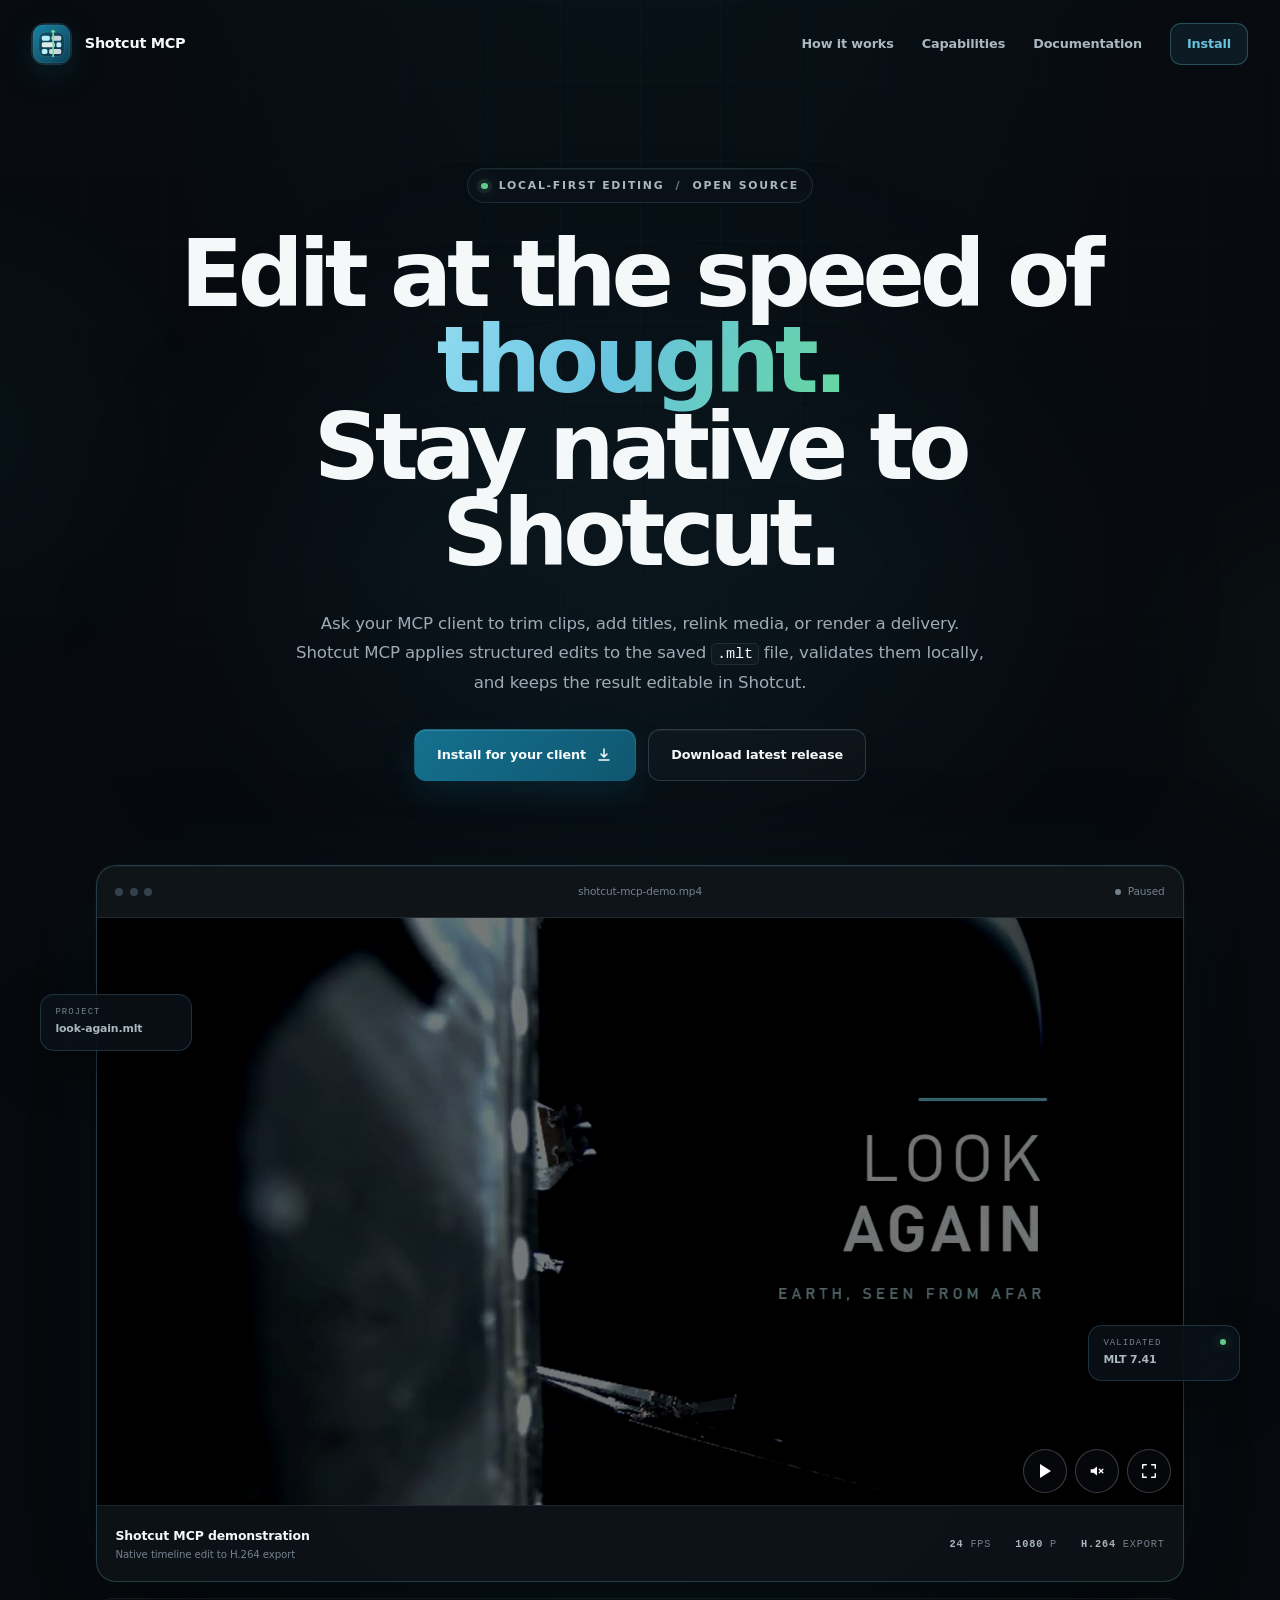
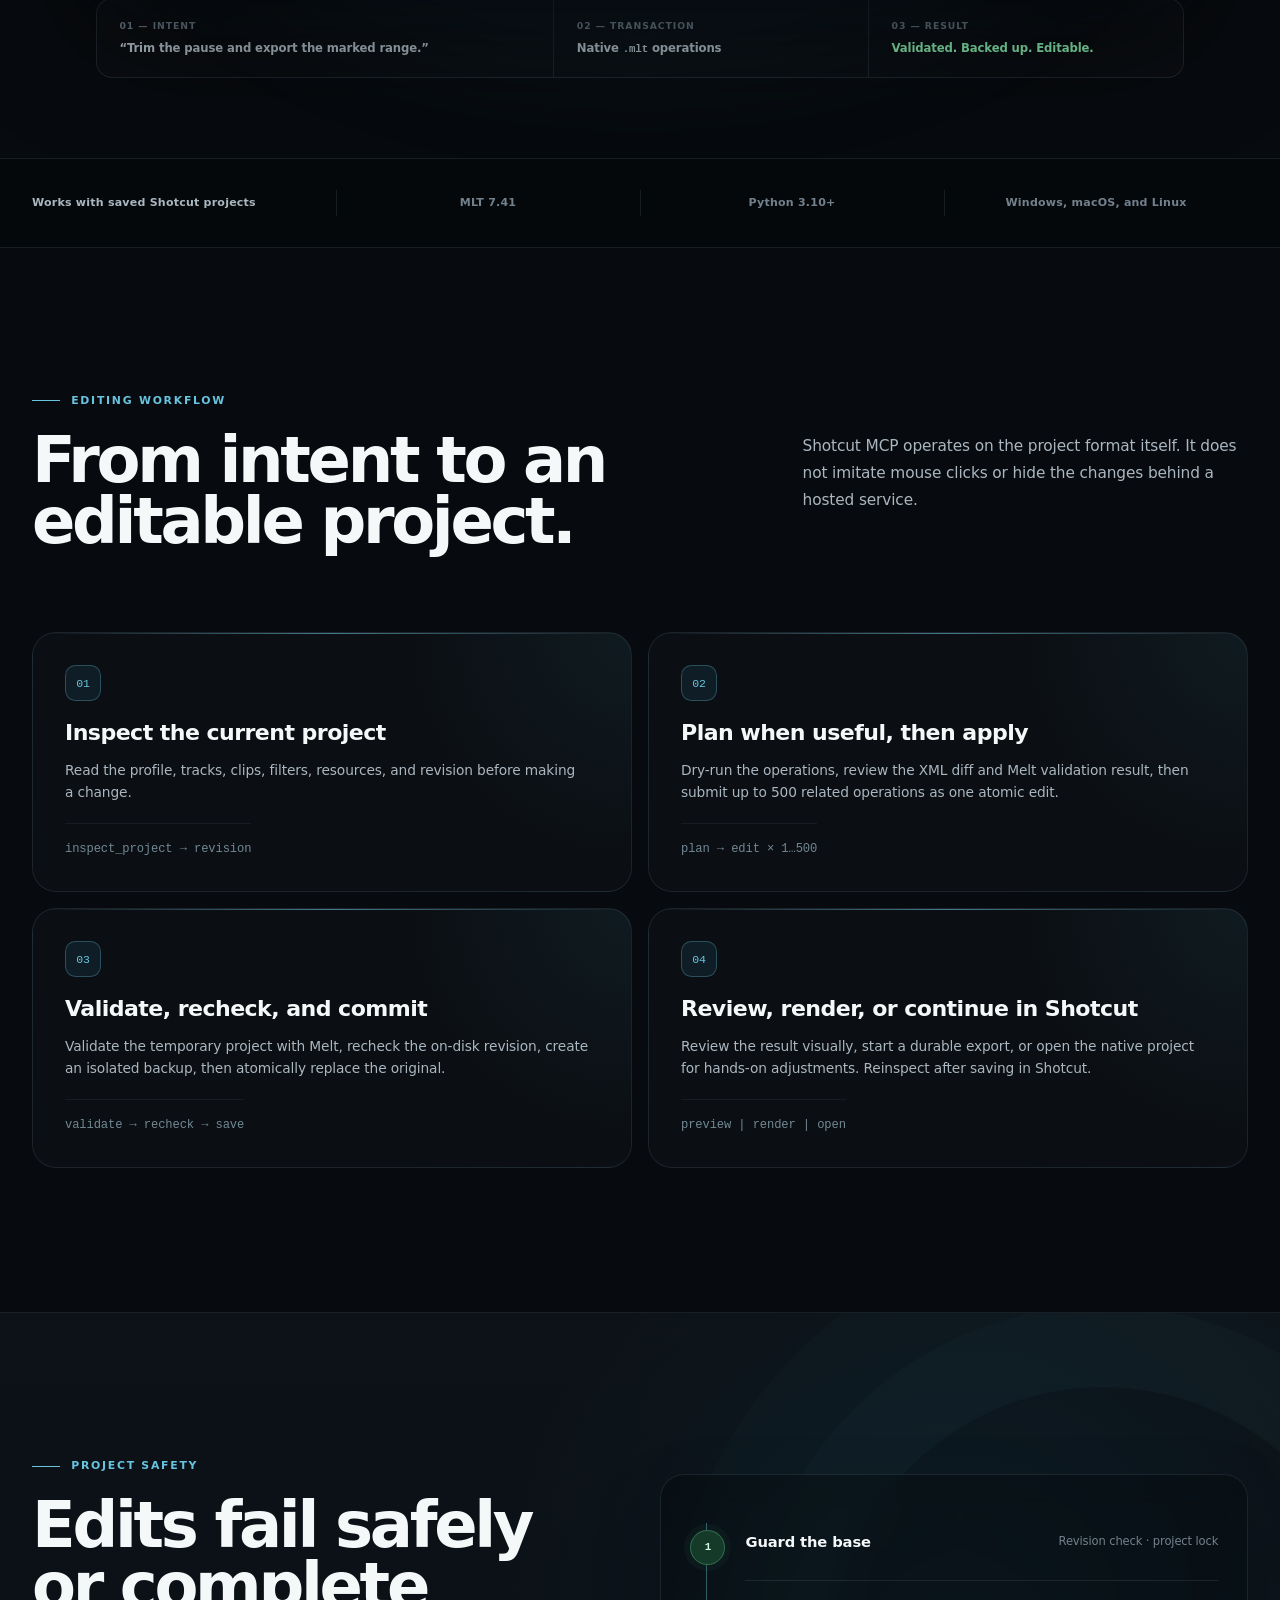
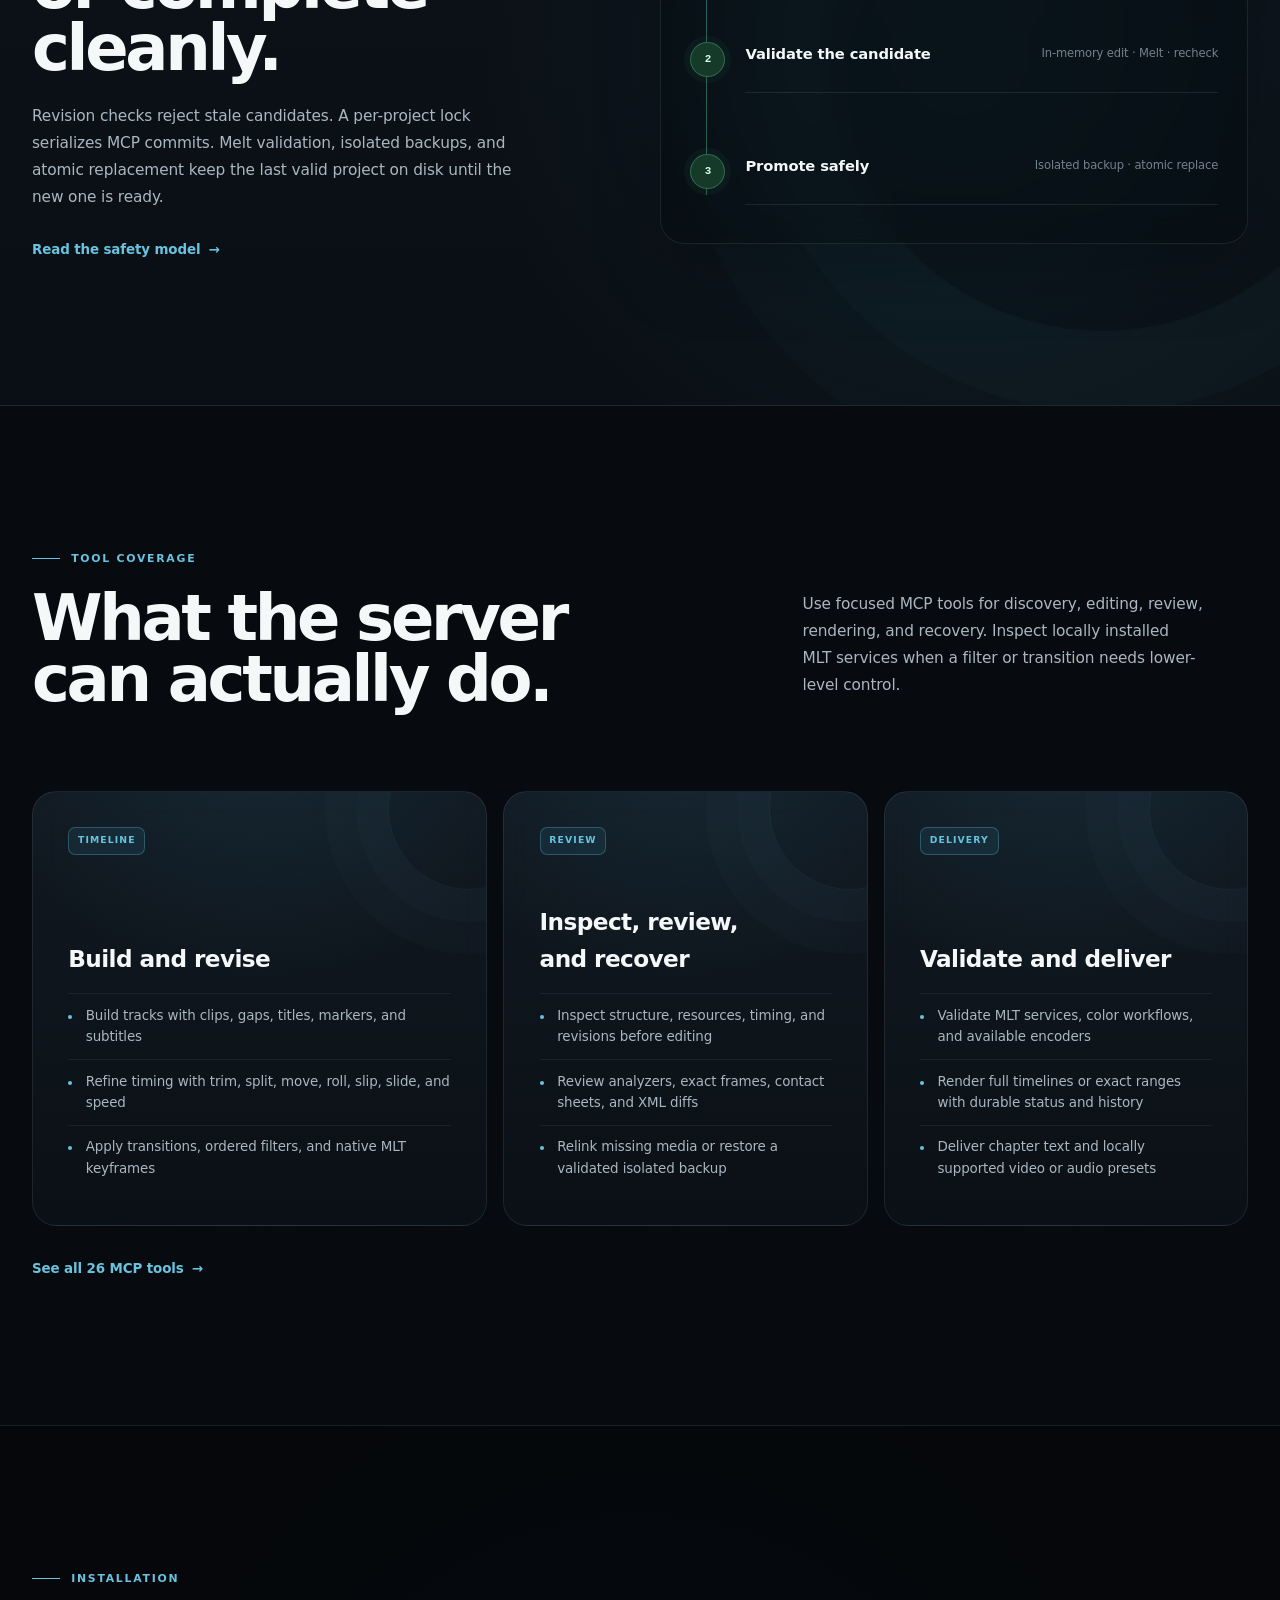
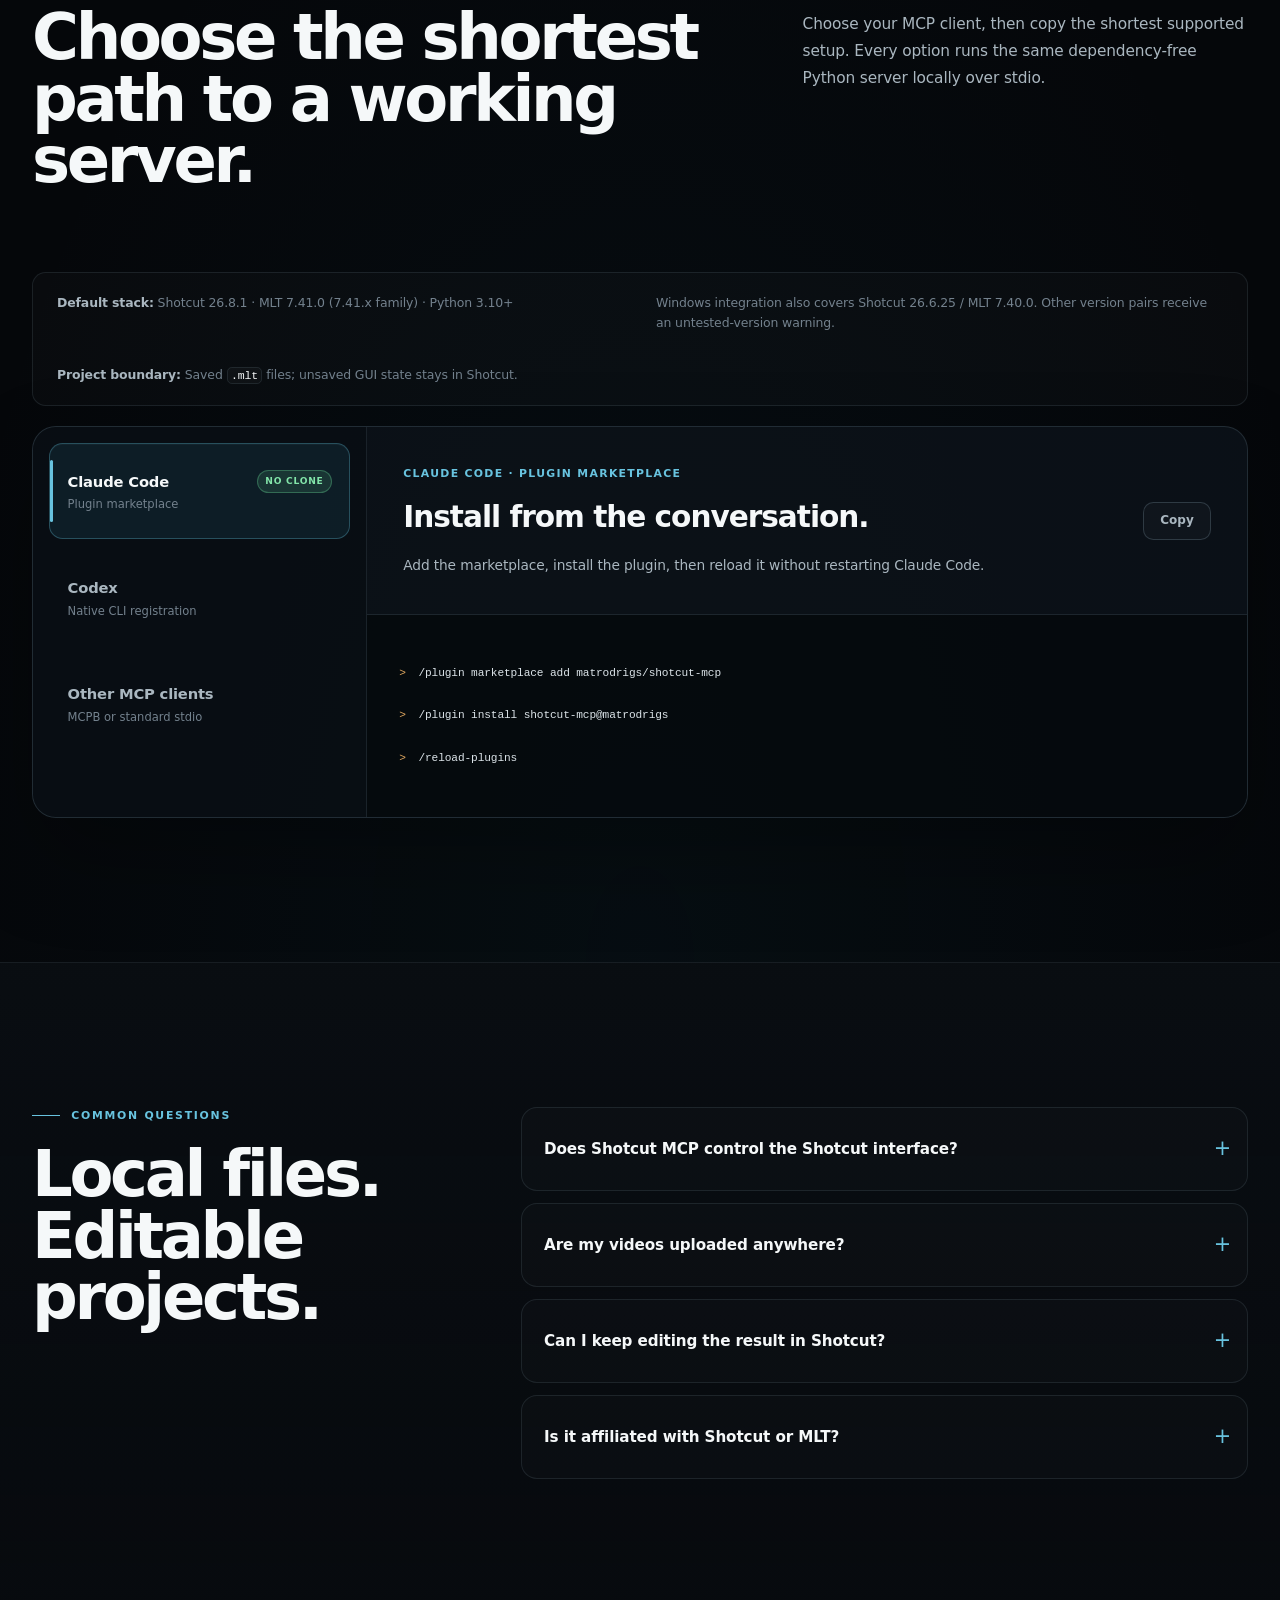
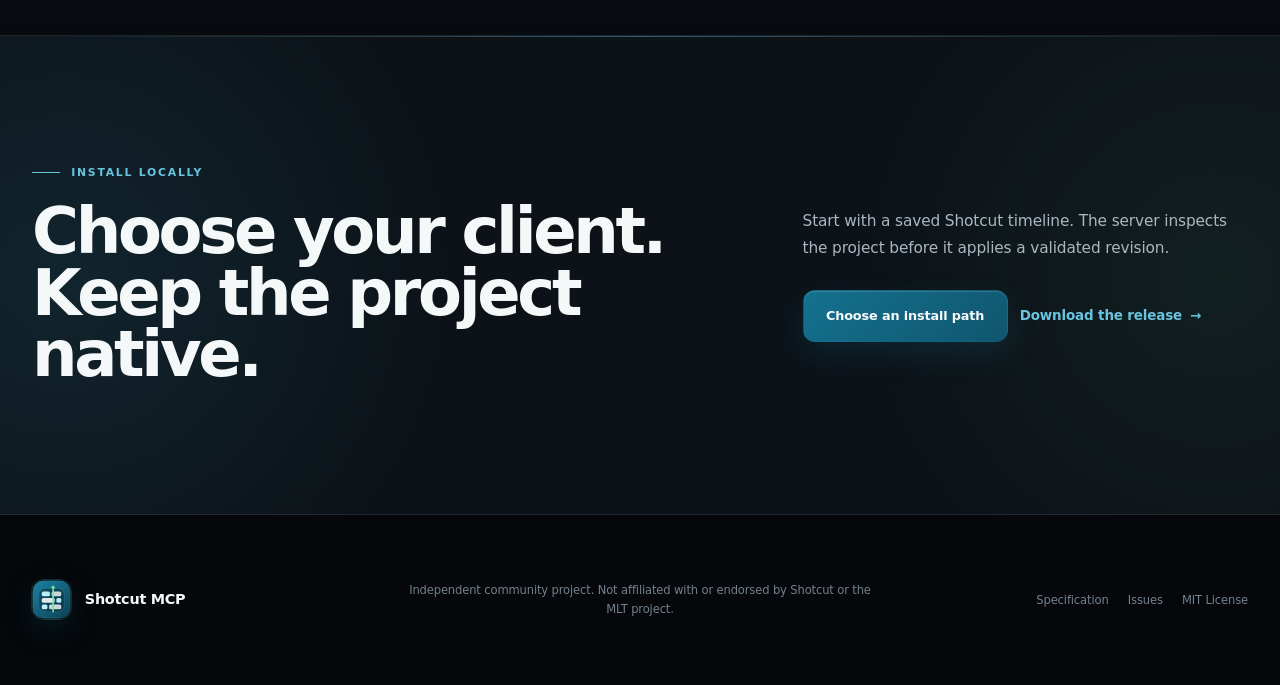
==== commit e3b1b16a: "fix(compatibility): validate runtime pairs and update defaults" ====
--- a/docs/index.html
+++ b/docs/index.html
@@ -100,7 +100,7 @@
             <span>PROJECT</span><strong>look-again.mlt</strong>
           </div>
           <div class="floating-chip floating-chip-right" aria-hidden="true">
-            <i></i><span>VALIDATED</span><strong>MLT 7.40</strong>
+            <i></i><span>VALIDATED</span><strong>MLT 7.41</strong>
           </div>
           <figure class="product-demo" aria-labelledby="demo-title" data-spotlight-card>
           <div class="demo-toolbar">
@@ -174,7 +174,7 @@
     <div class="compatibility-bar" aria-label="Technology compatibility">
       <div class="shell">
         <span>Works with saved Shotcut projects</span>
-        <span>MLT 7.40</span>
+        <span>MLT 7.41</span>
         <span>Python 3.10+</span>
         <span>Windows, macOS, and Linux</span>
       </div>
@@ -287,7 +287,8 @@
         </div>
 
         <div class="compatibility-note" aria-label="Installation requirements">
-          <p><strong>Validated stack:</strong> Shotcut 26.6.25 · MLT 7.40.0 (7.40.x family) · Python 3.10+</p>
+          <p><strong>Default stack:</strong> Shotcut 26.8.1 · MLT 7.41.0 (7.41.x family) · Python 3.10+</p>
+          <p>Windows integration also covers Shotcut 26.6.25 / MLT 7.40.0. Other version pairs receive an untested-version warning.</p>
           <p><strong>Project boundary:</strong> Saved <code>.mlt</code> files; unsaved GUI state stays in Shotcut.</p>
         </div>
 
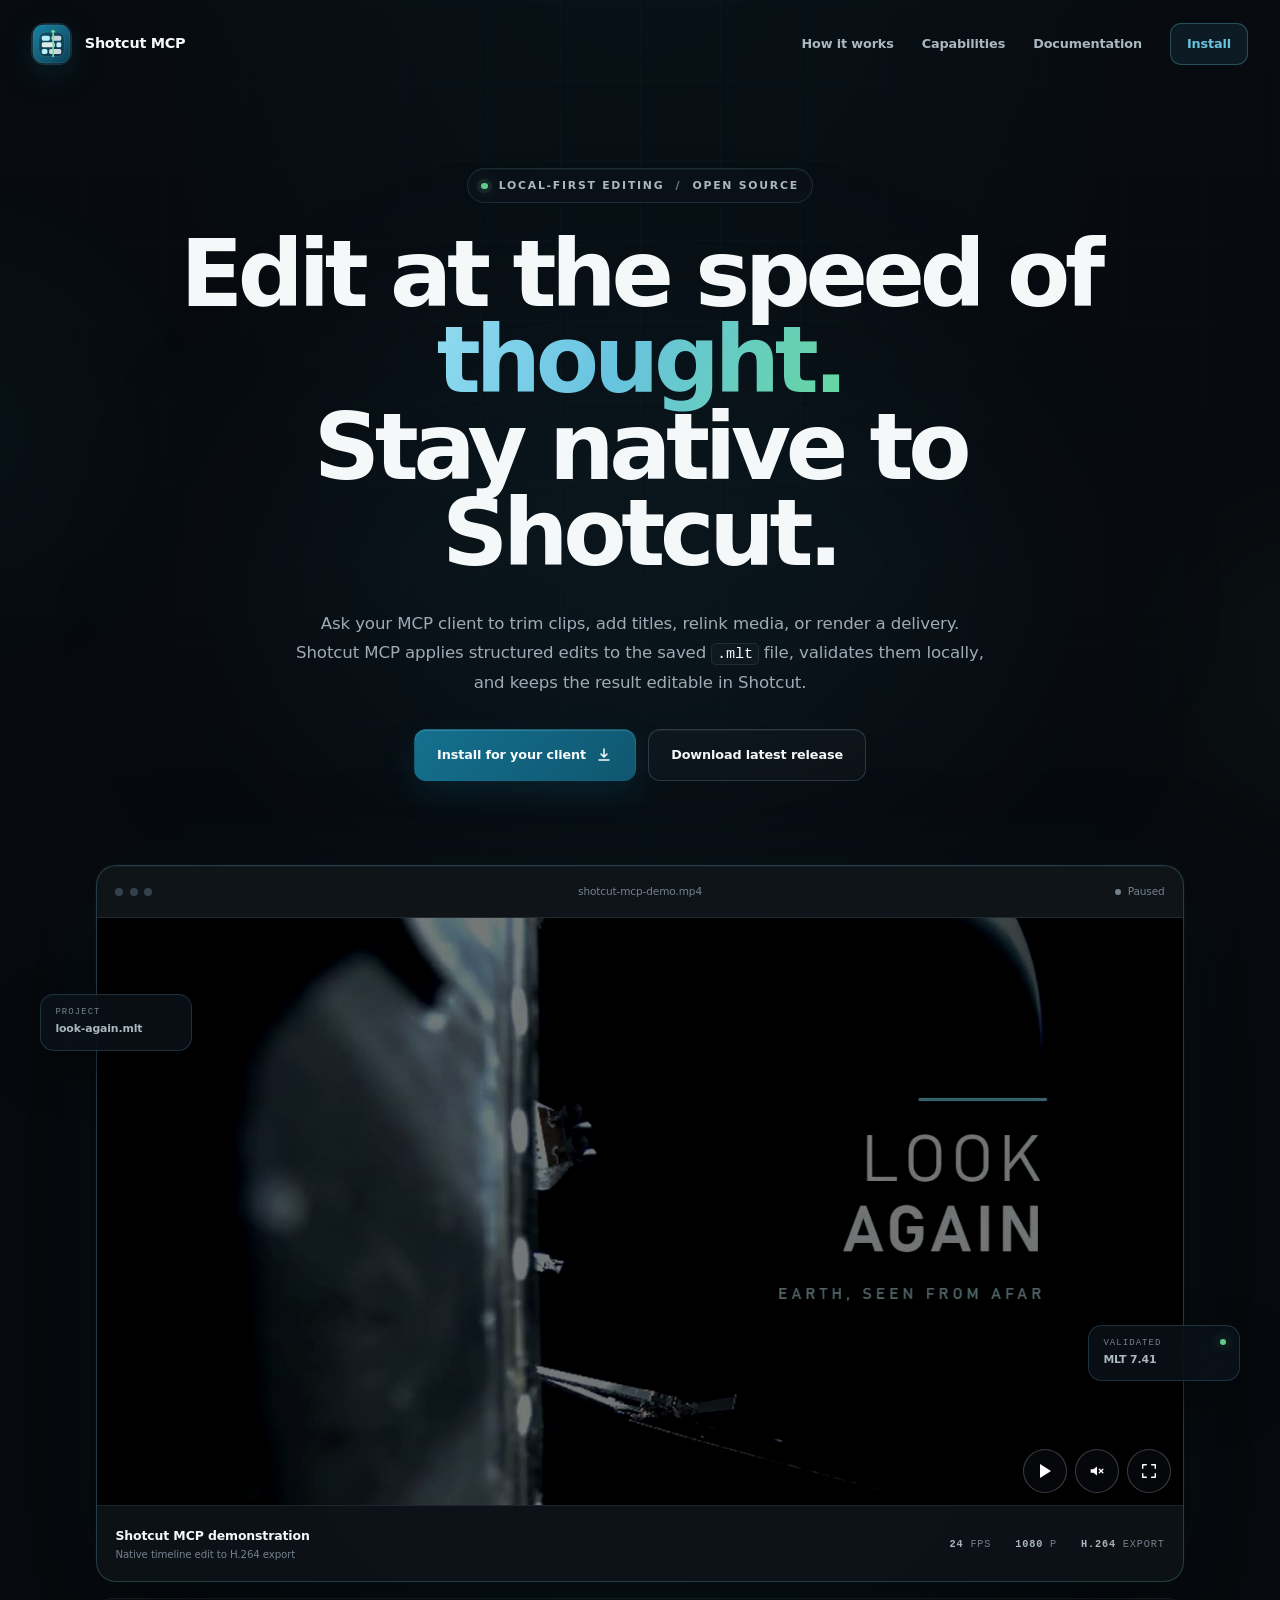
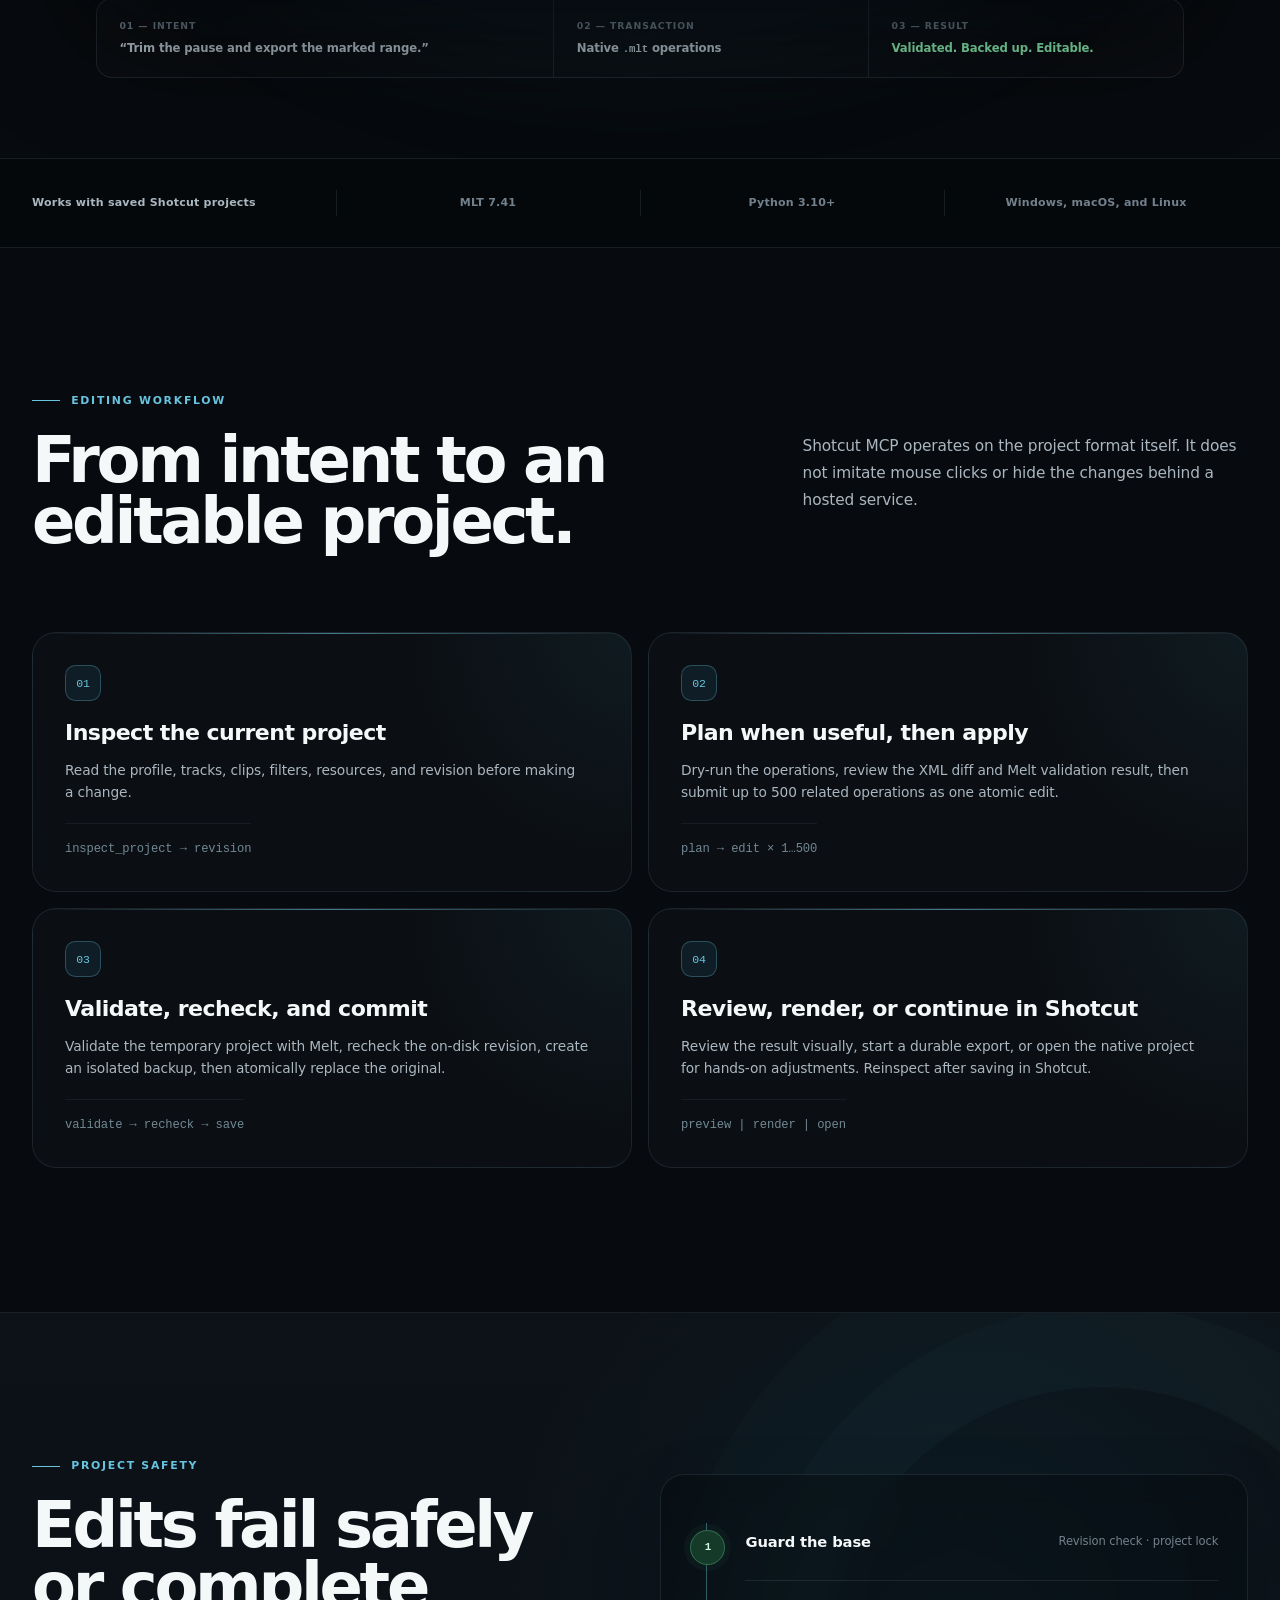
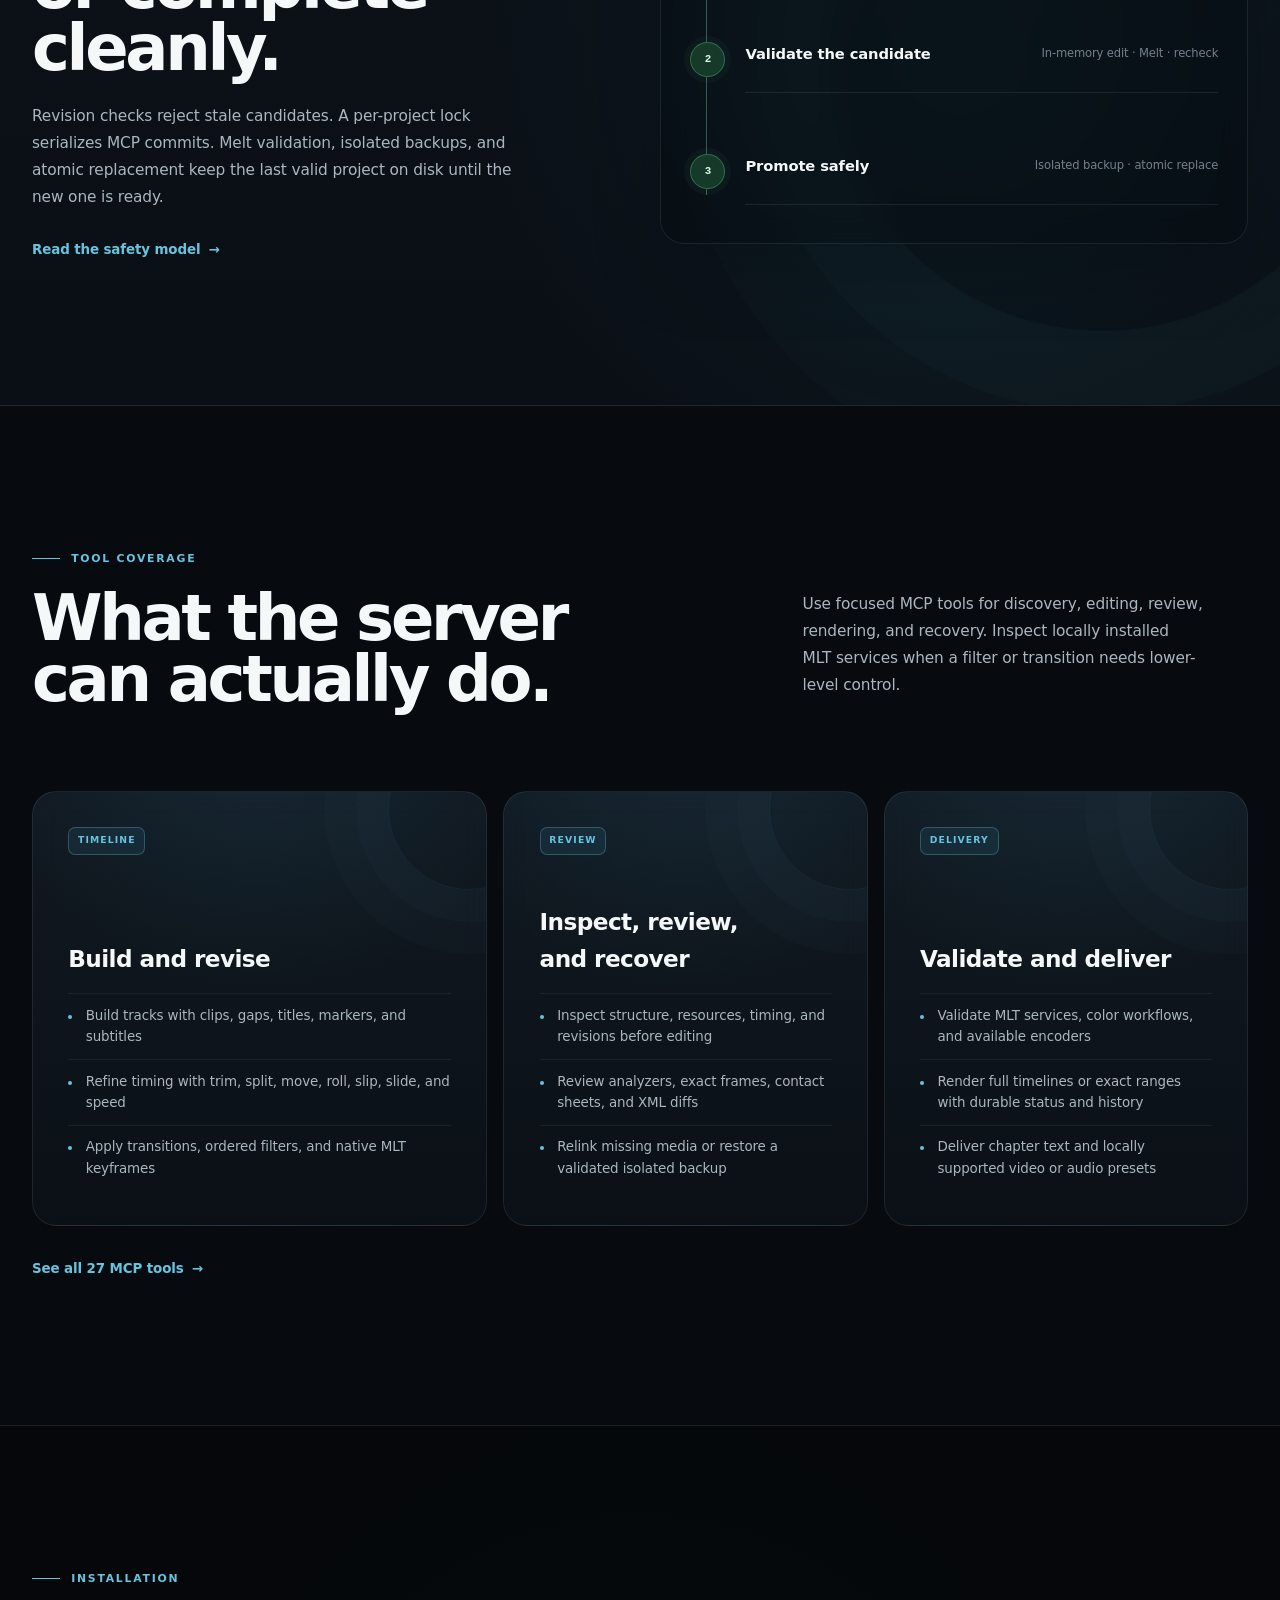
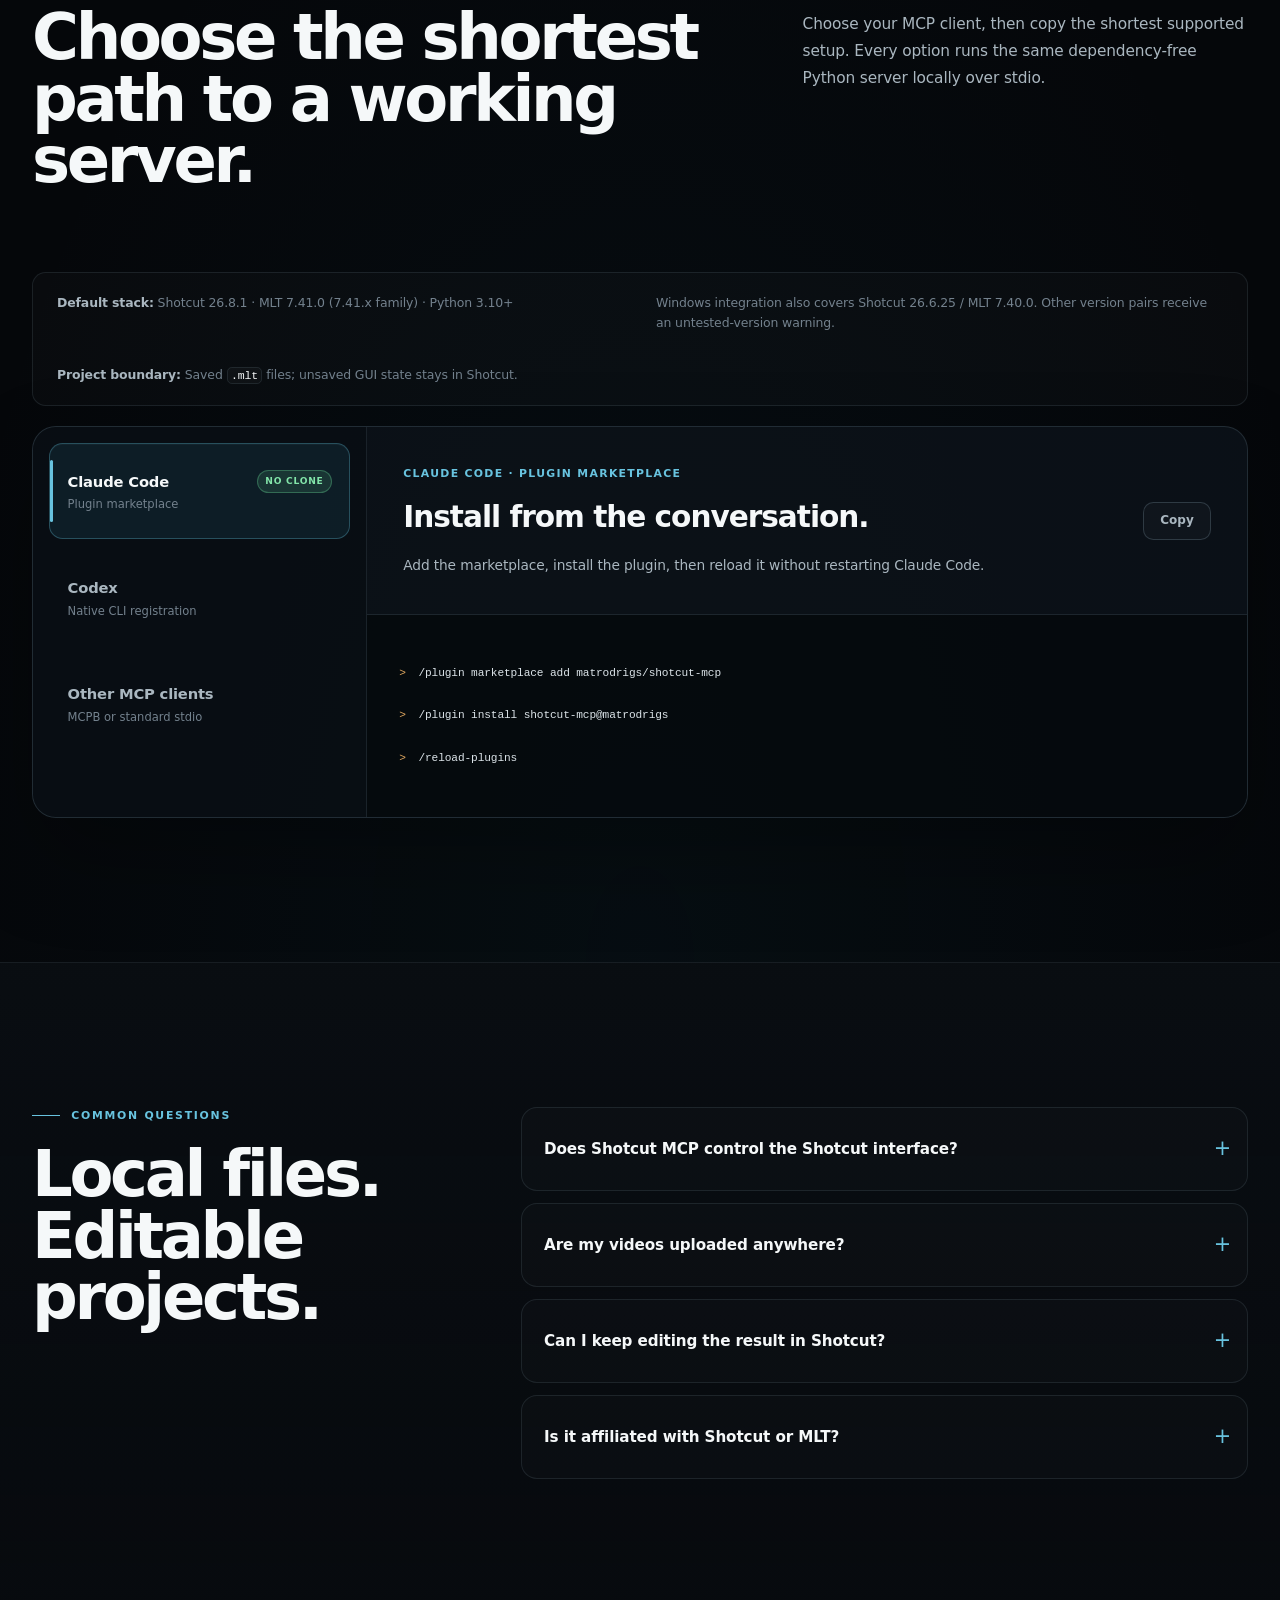
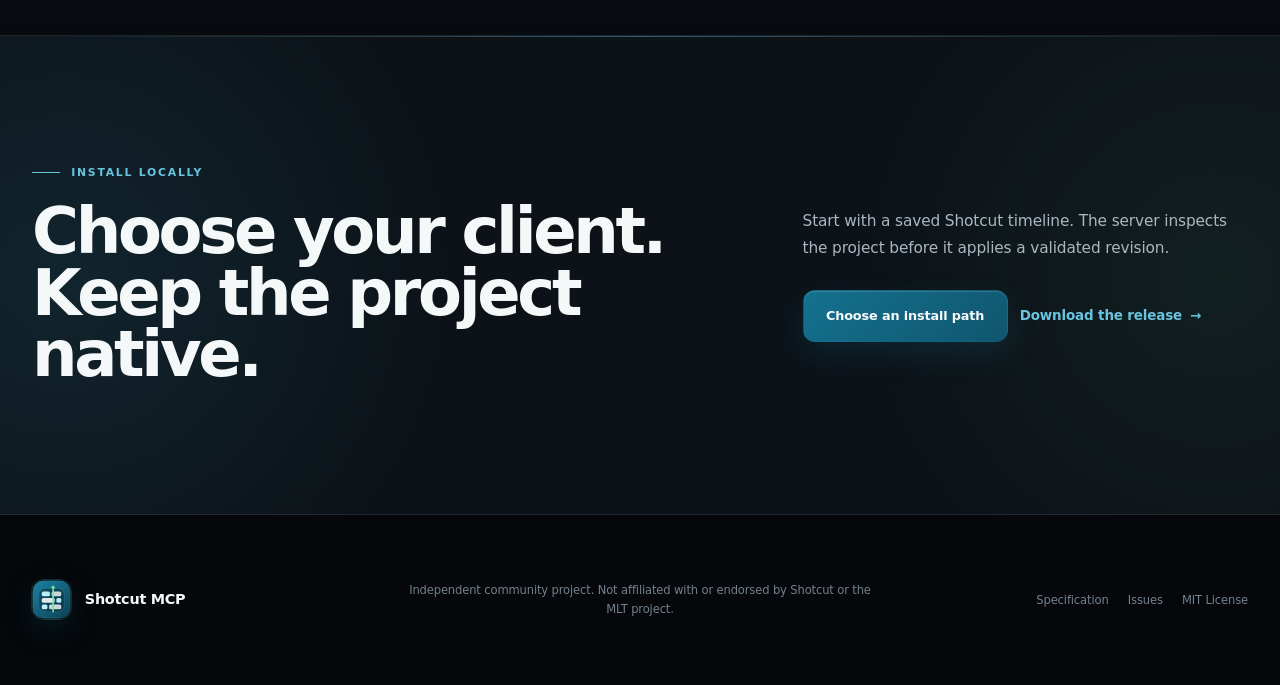
==== commit d53f55c0: "feat(media): discover source folders with bounded pagination - list media candidates with revision-a" ====
--- a/docs/index.html
+++ b/docs/index.html
@@ -272,7 +272,7 @@
           </article>
         </div>
 
-        <a class="text-link tools-link" href="https://github.com/matrodrigs/shotcut-mcp/blob/main/docs/reference.md#mcp-tools">See all 26 MCP tools <span aria-hidden="true">→</span></a>
+        <a class="text-link tools-link" href="https://github.com/matrodrigs/shotcut-mcp/blob/main/docs/reference.md#mcp-tools">See all 27 MCP tools <span aria-hidden="true">→</span></a>
       </div>
     </section>
 
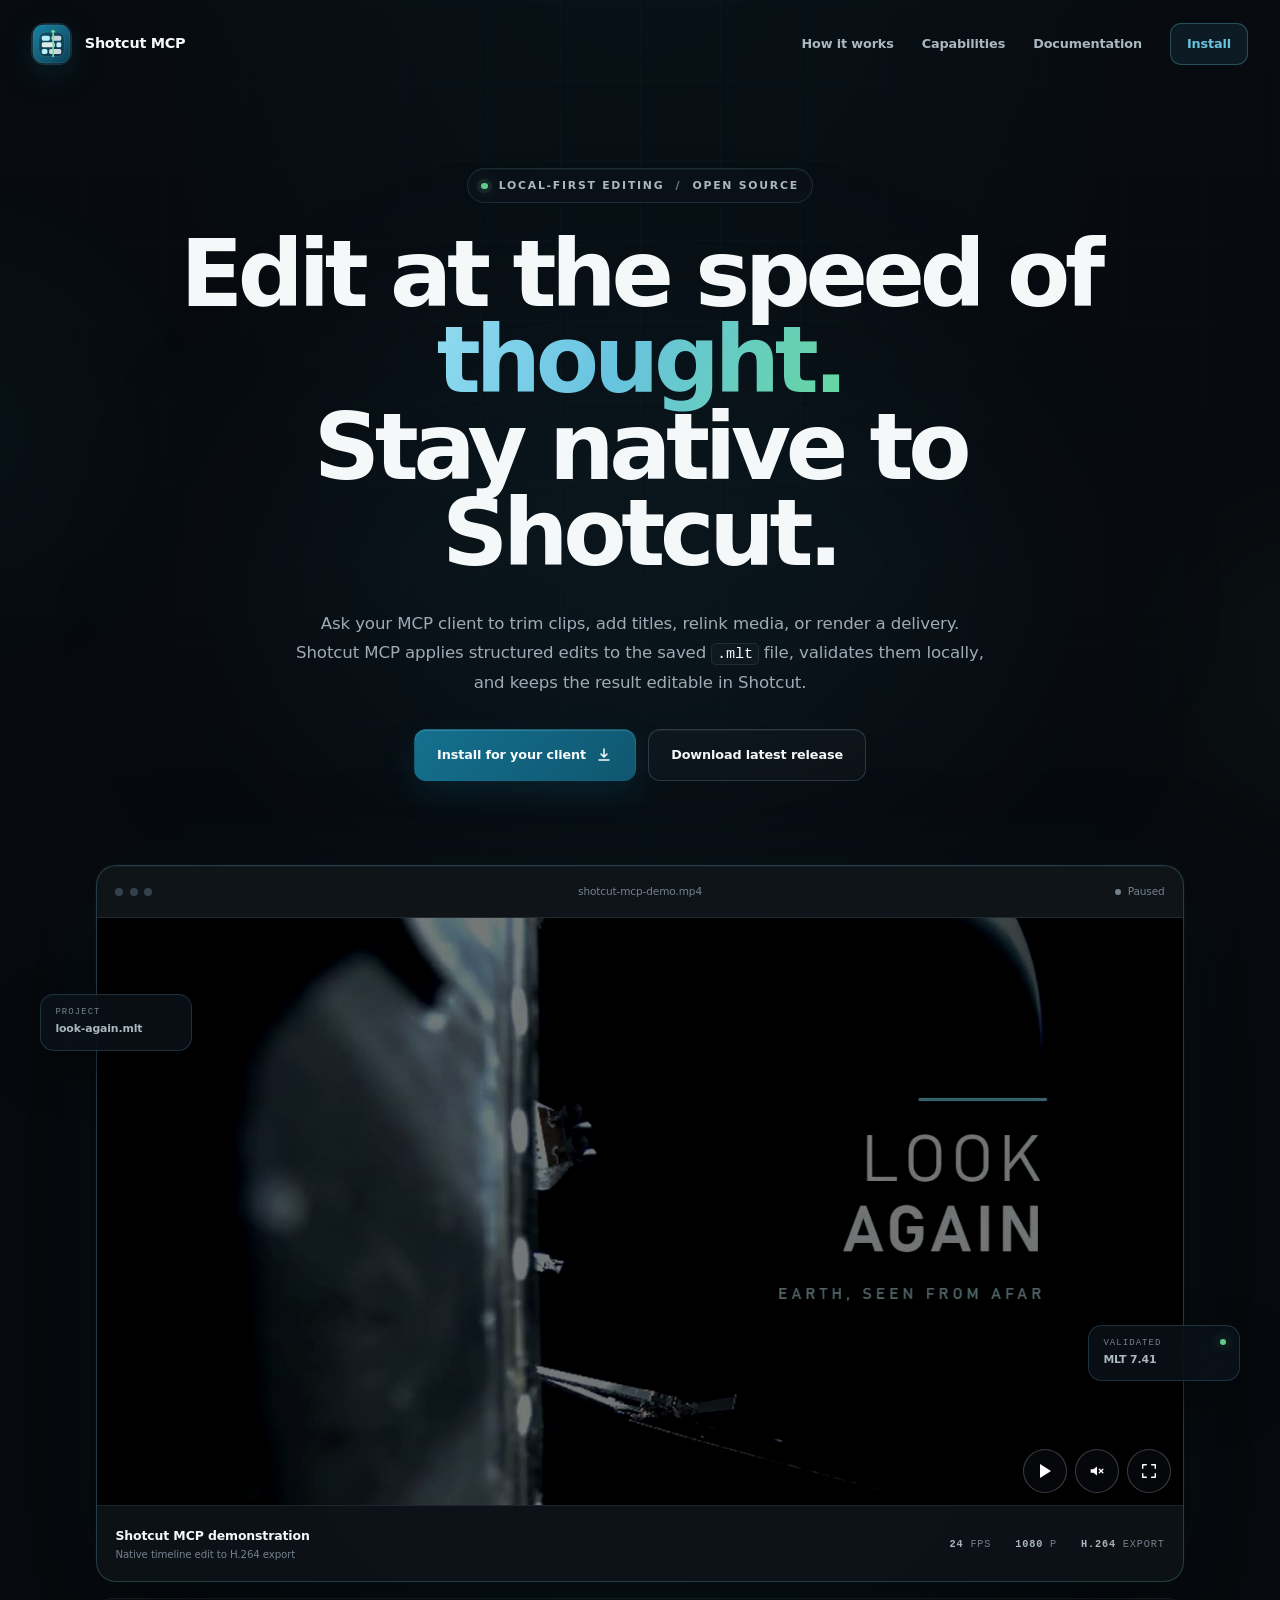
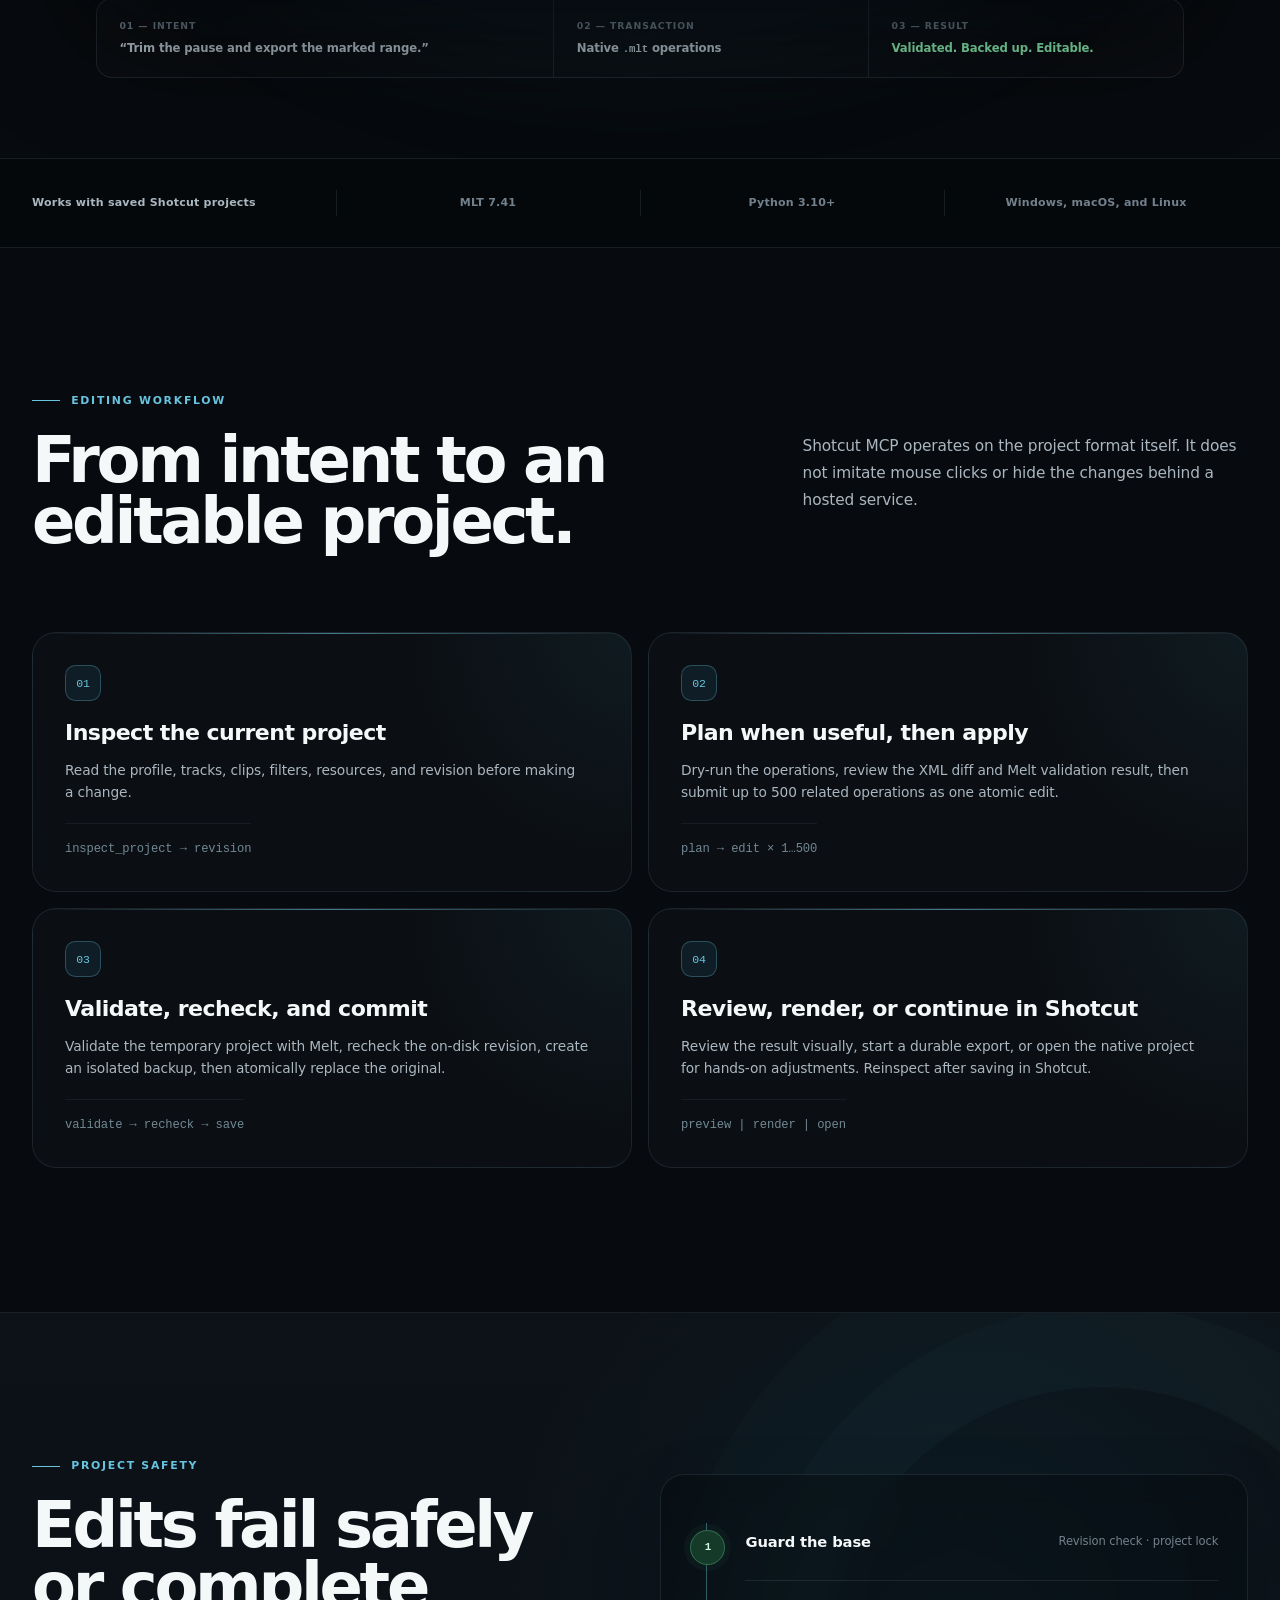
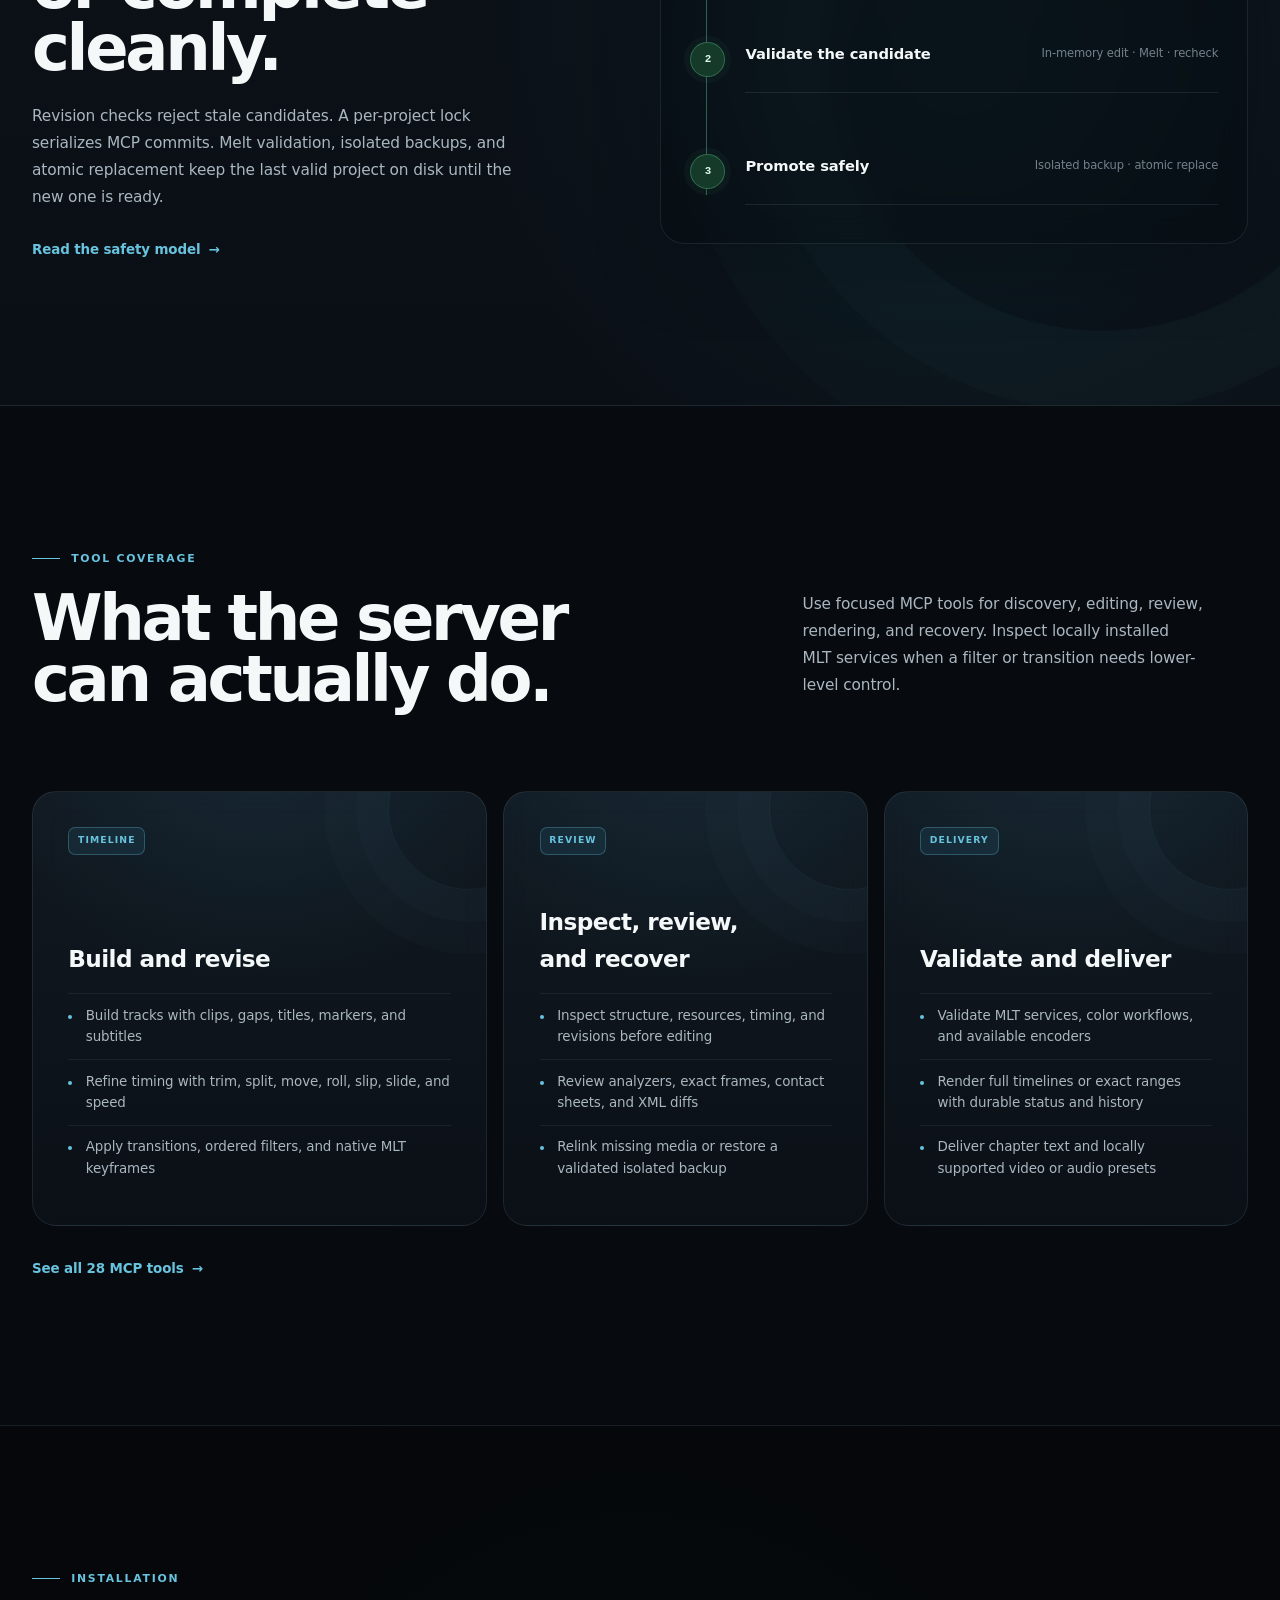
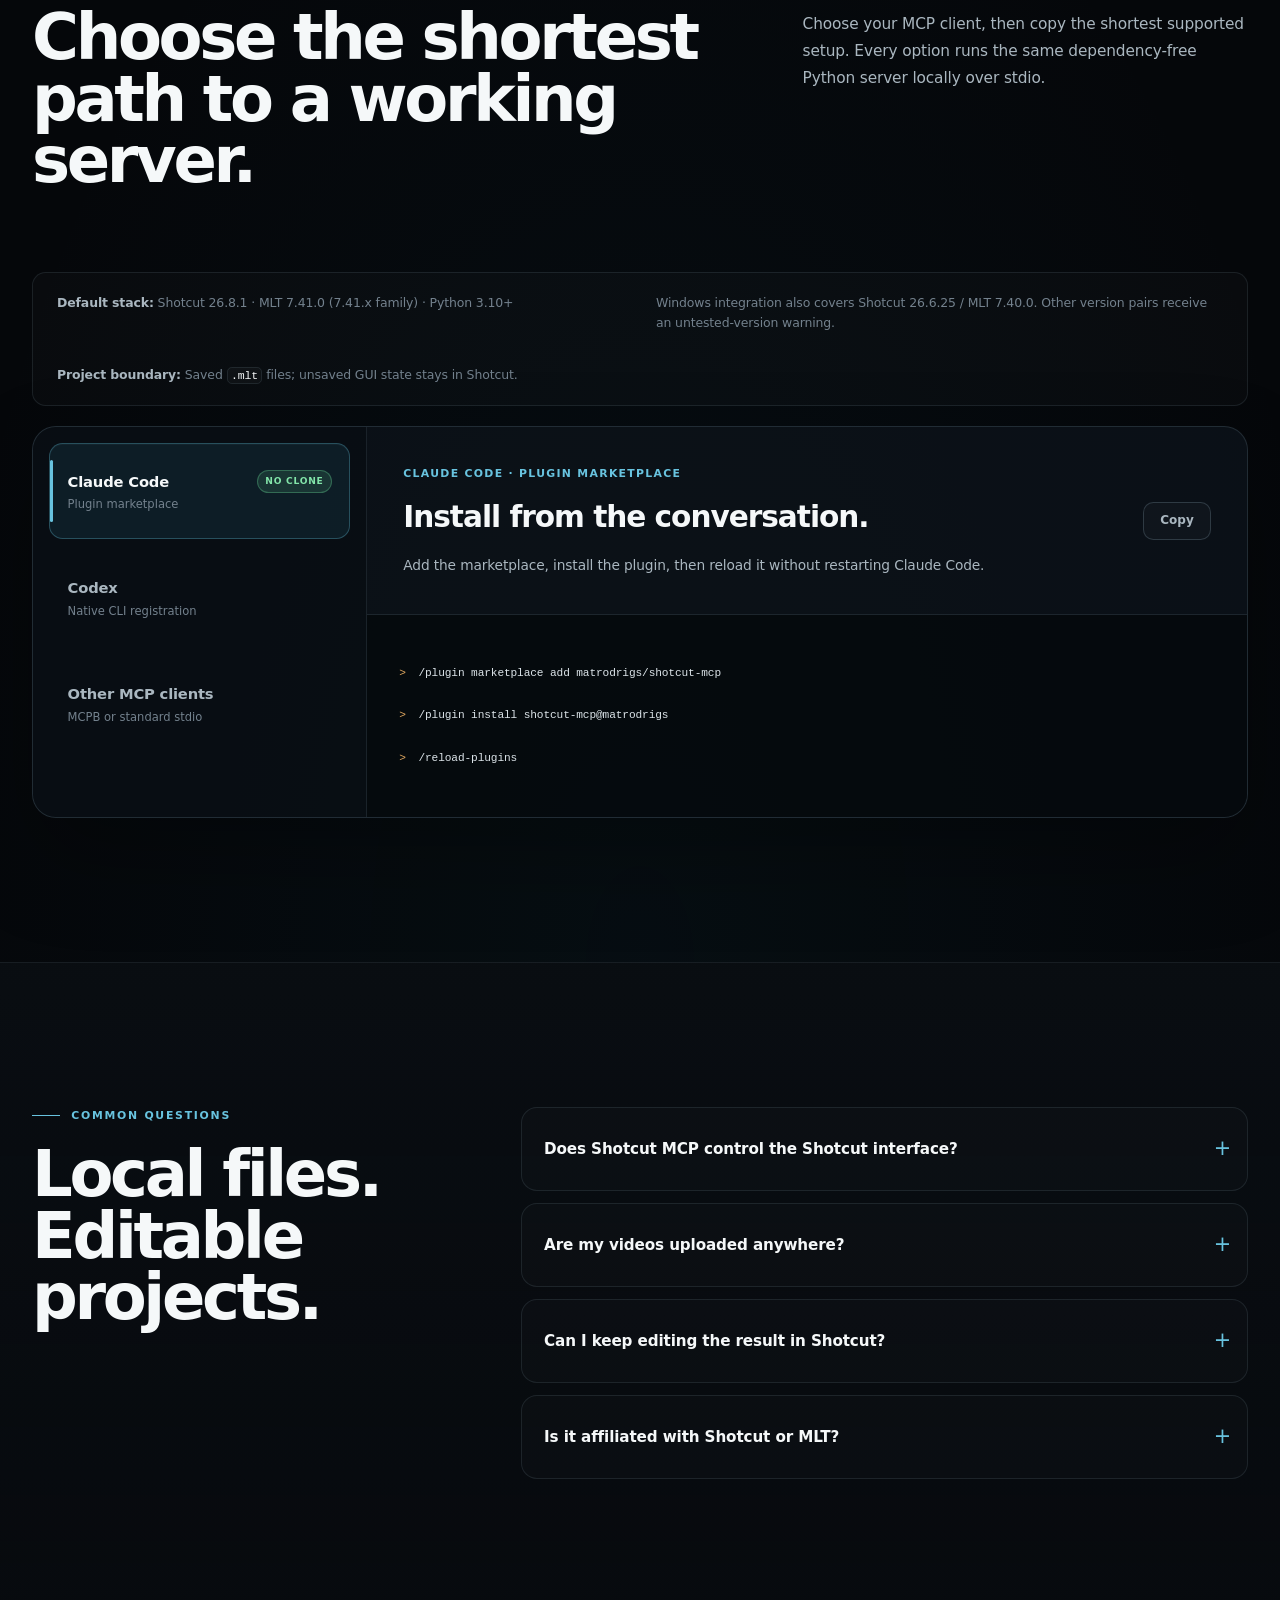
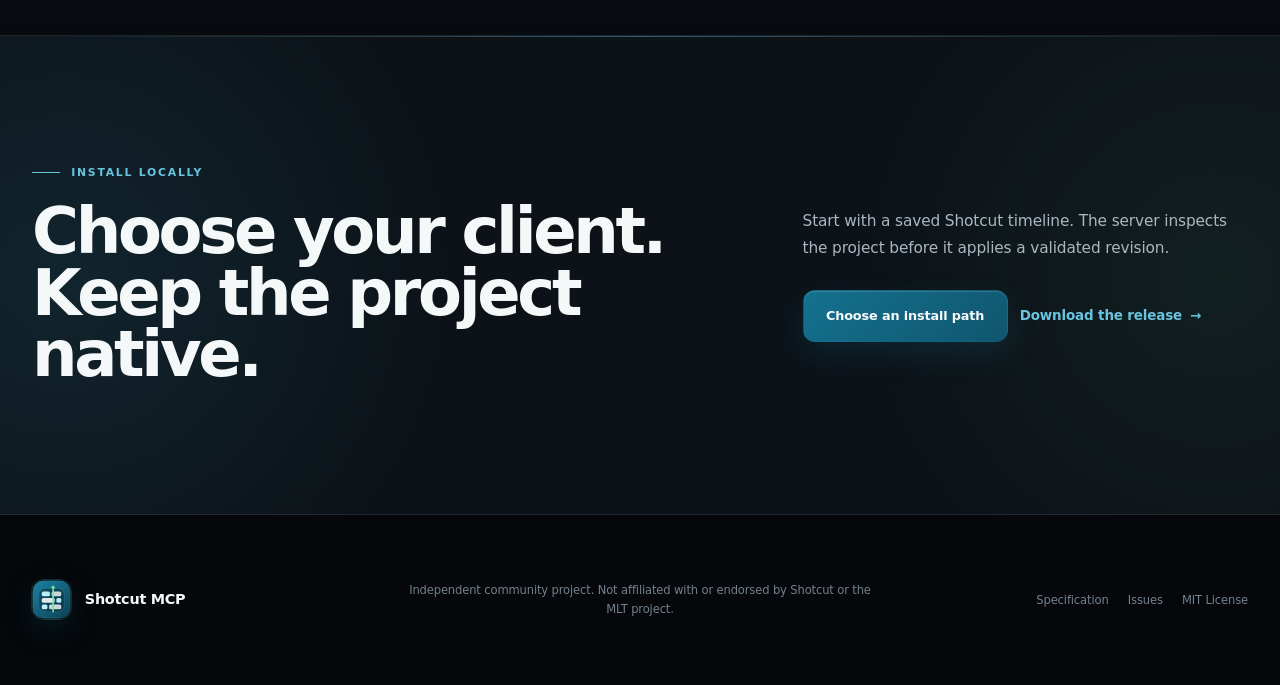
==== commit 4feaeeb3: "feat(preview): add bounded audiovisual review clips - render managed h264/aac previews from exact pr" ====
--- a/docs/index.html
+++ b/docs/index.html
@@ -272,7 +272,7 @@
           </article>
         </div>
 
-        <a class="text-link tools-link" href="https://github.com/matrodrigs/shotcut-mcp/blob/main/docs/reference.md#mcp-tools">See all 27 MCP tools <span aria-hidden="true">→</span></a>
+        <a class="text-link tools-link" href="https://github.com/matrodrigs/shotcut-mcp/blob/main/docs/reference.md#mcp-tools">See all 28 MCP tools <span aria-hidden="true">→</span></a>
       </div>
     </section>
 
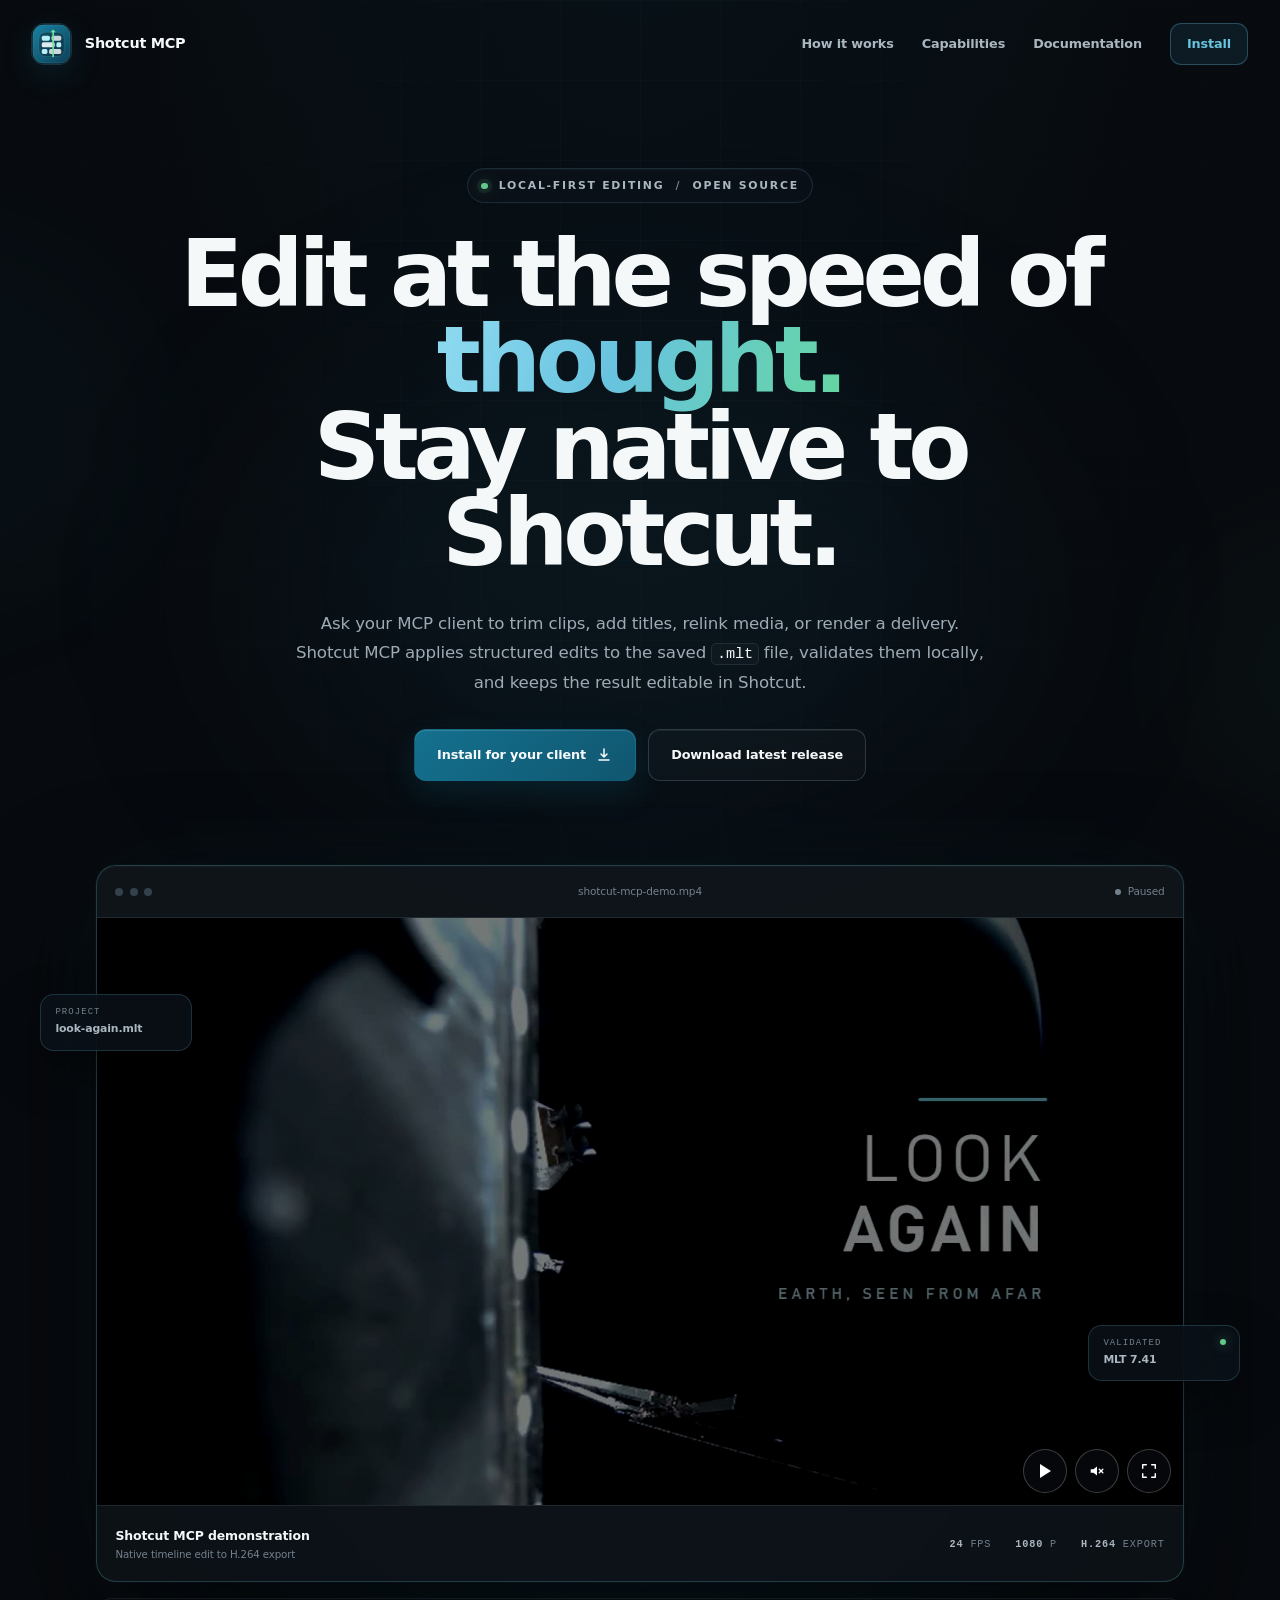
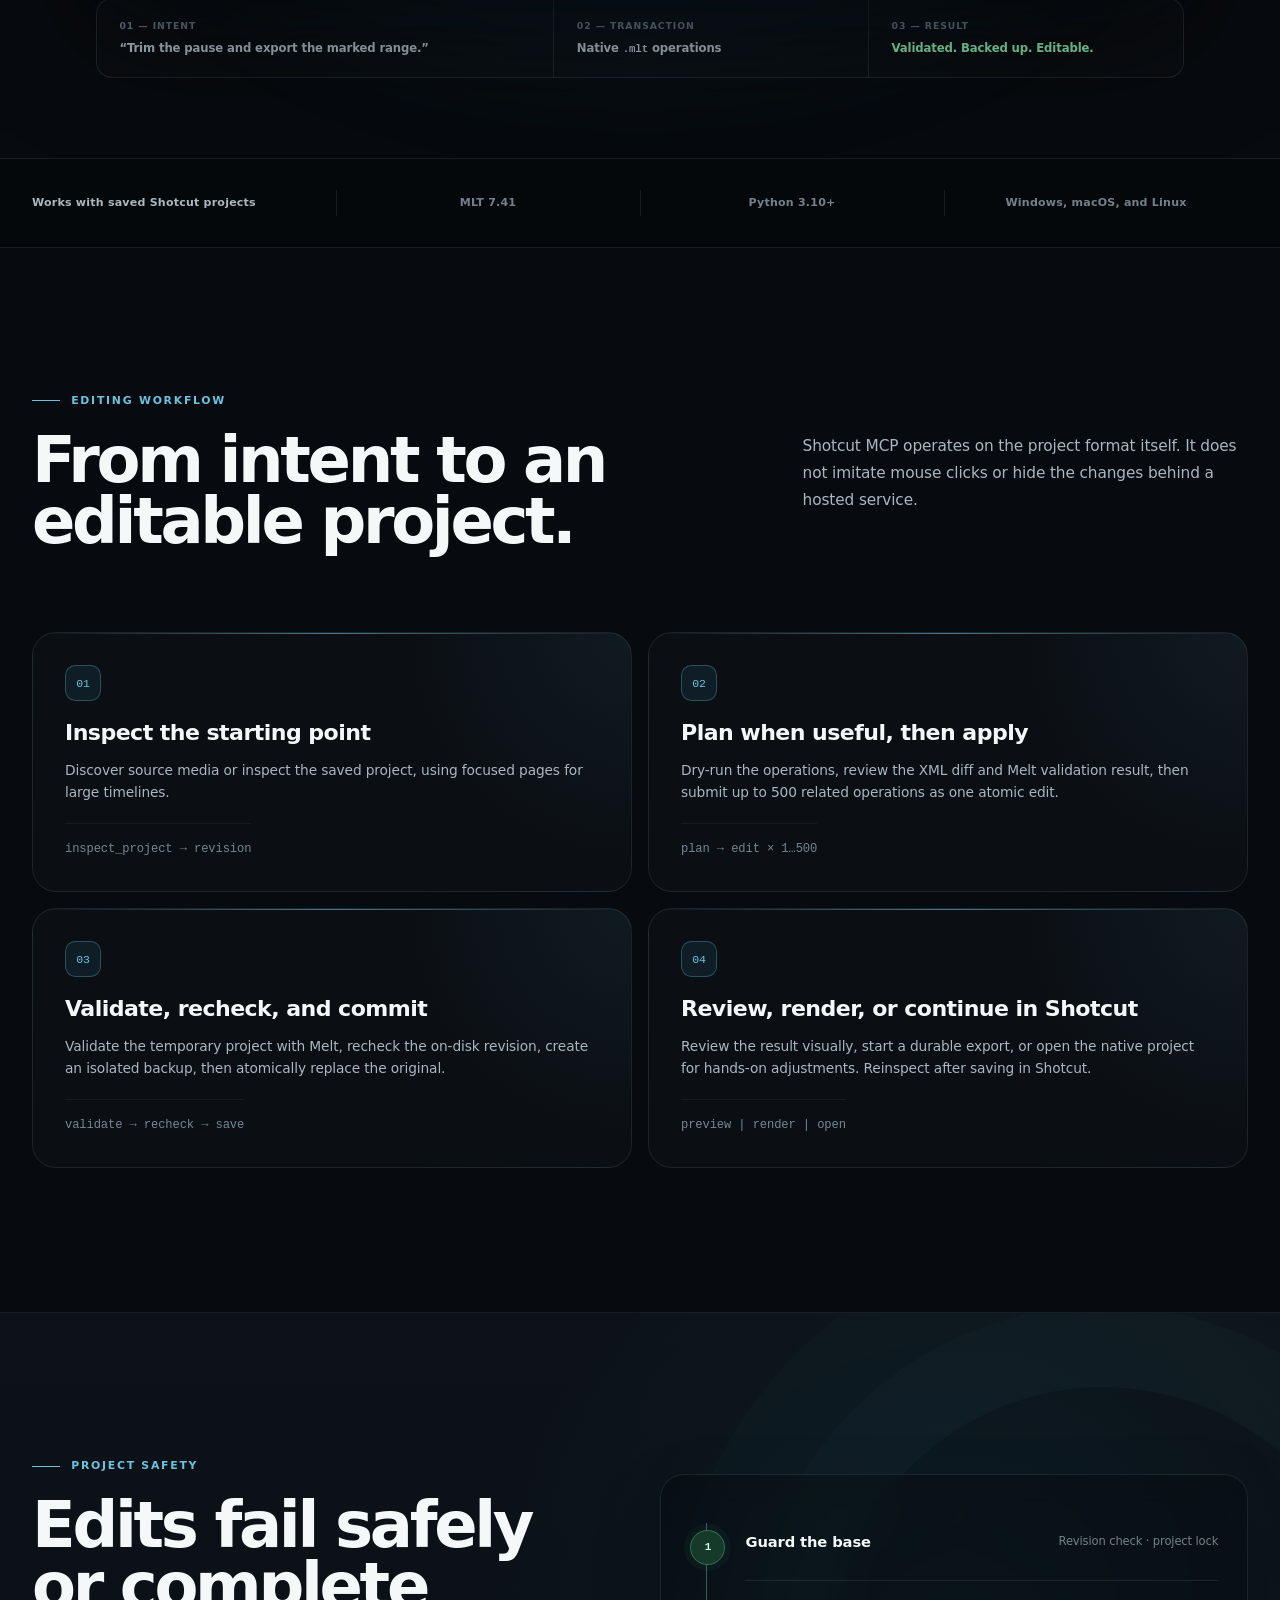
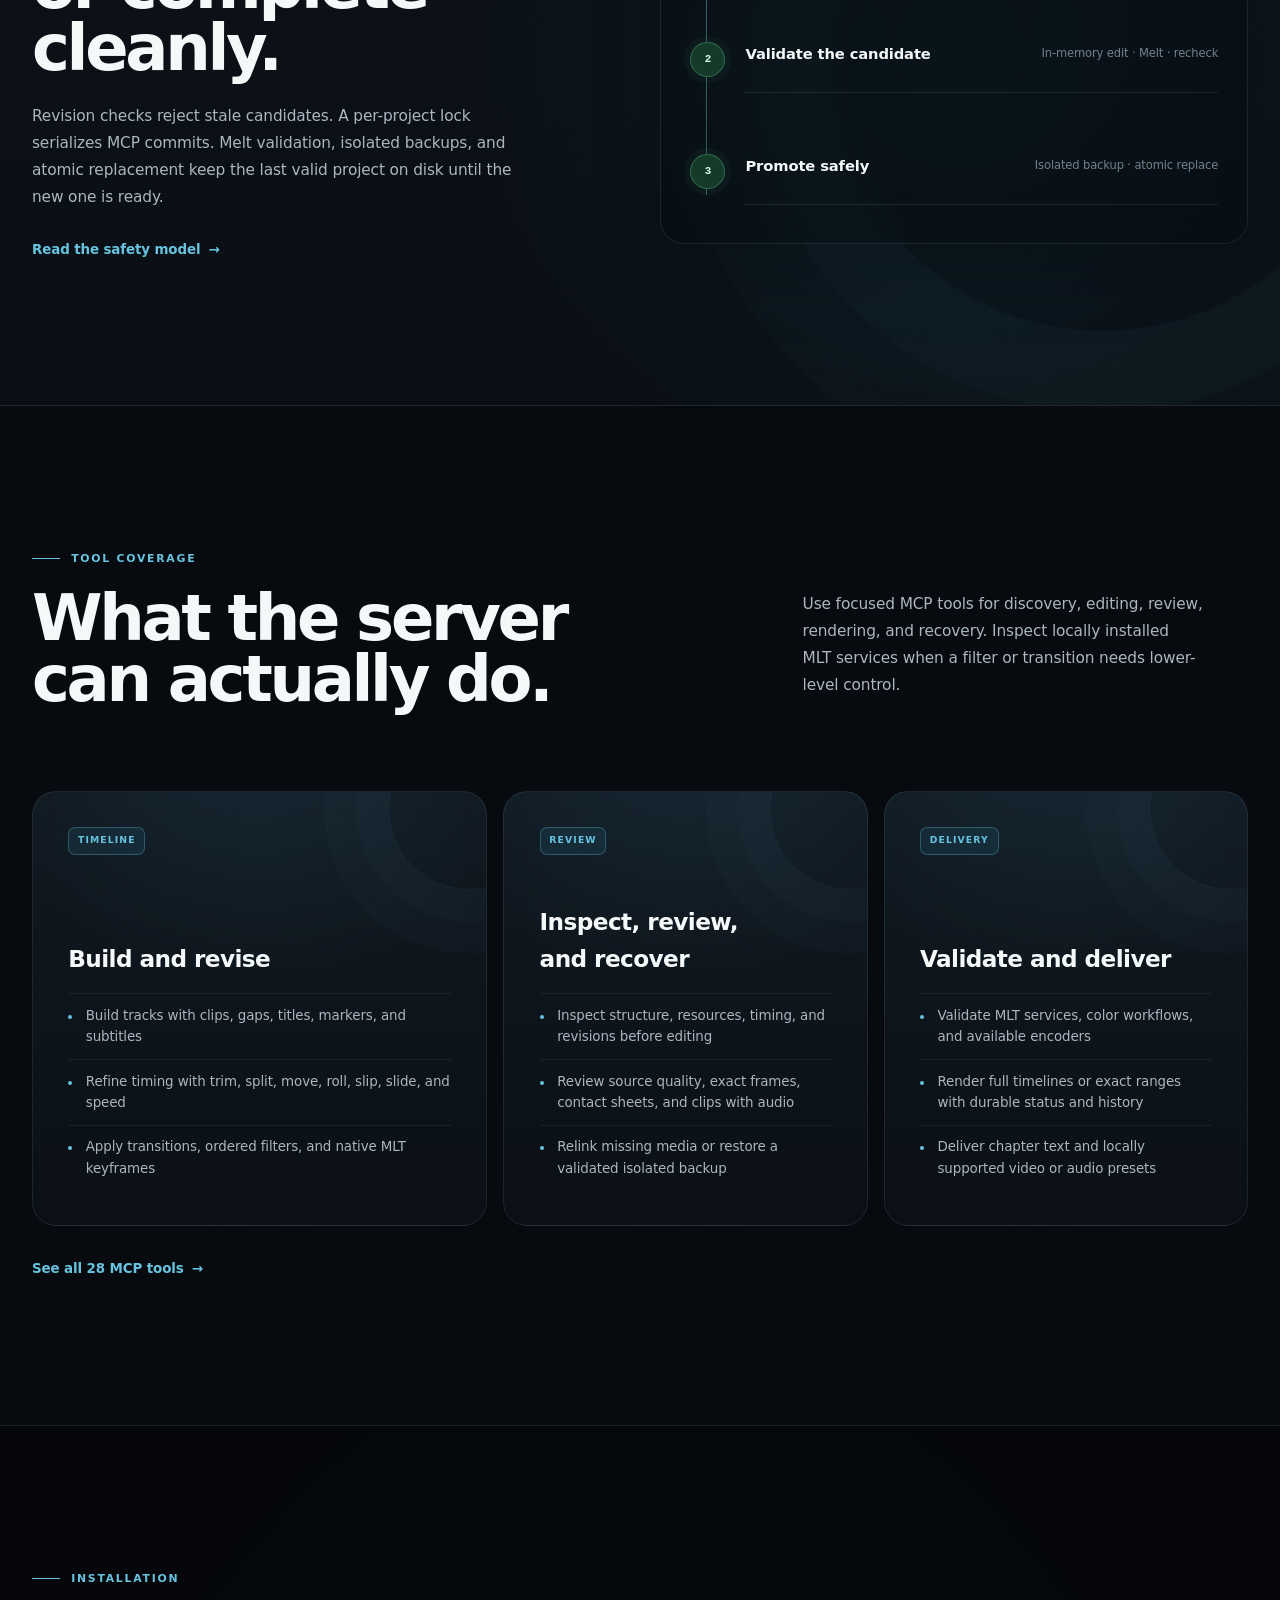
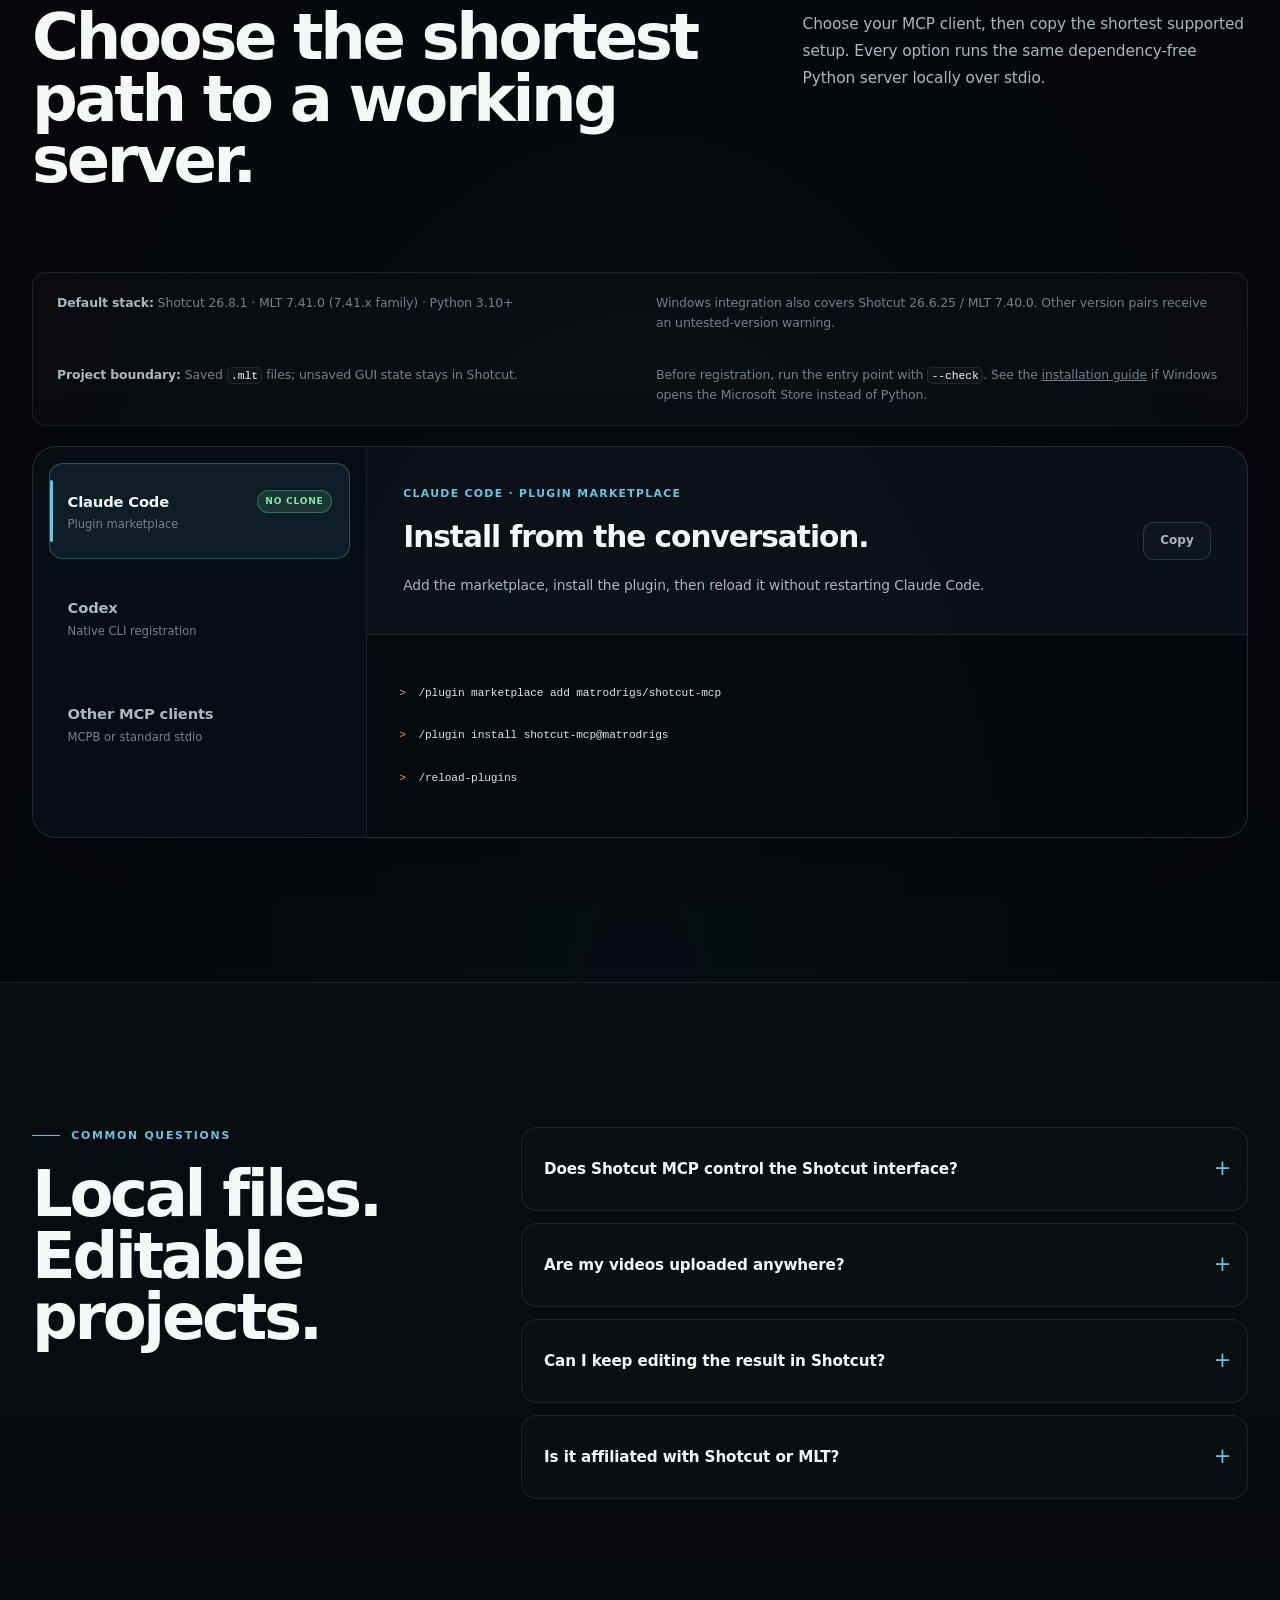
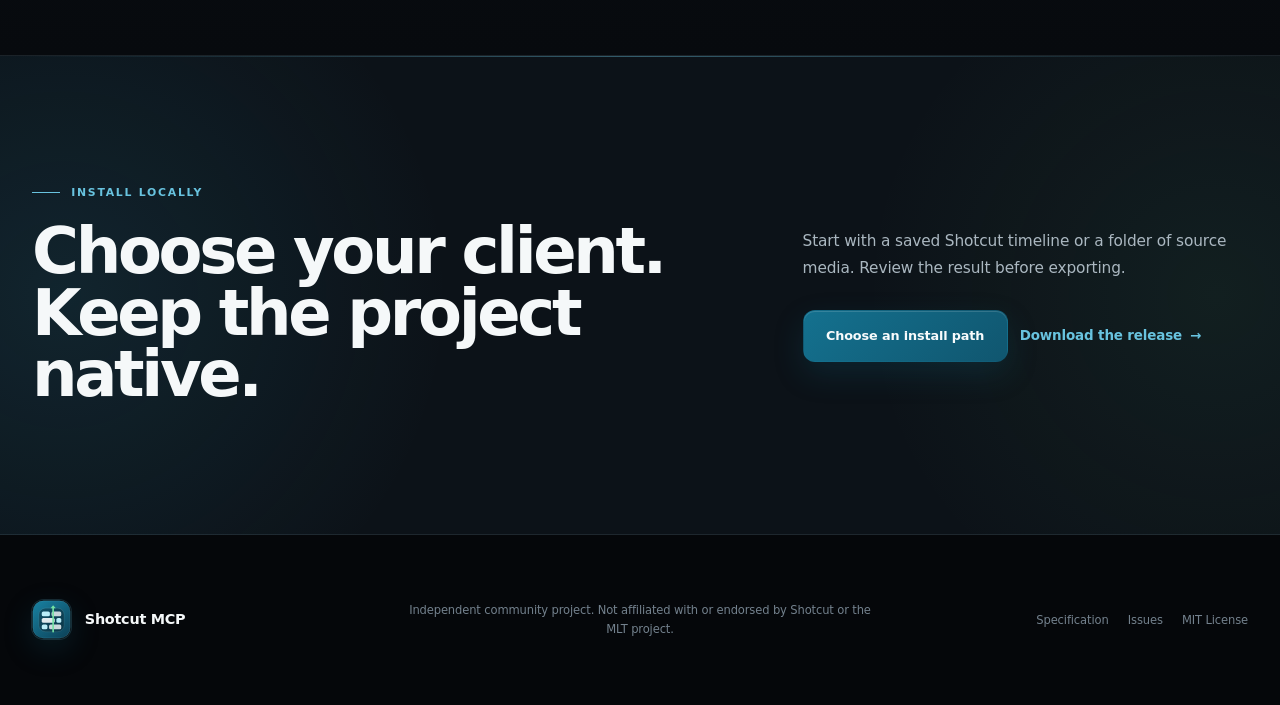
==== commit cf51c58d: "docs: consolidate guides and normalize markdown paragraphs - keep prose and list items on one logica" ====
--- a/docs/index.html
+++ b/docs/index.html
@@ -5,7 +5,7 @@
   <meta name="viewport" content="width=device-width, initial-scale=1">
   <title>Shotcut MCP — Native timeline editing through MCP</title>
   <meta name="description" content="A local, open-source MCP server for analyzing media and creating, editing, validating, previewing, and rendering native Shotcut projects.">
-  <meta name="author" content="Matheus Rodrigues">
+  <meta name="author" content="matrodrigs">
   <meta name="robots" content="index, follow, max-image-preview:large">
   <meta name="theme-color" content="#080b10">
   <link rel="canonical" href="https://matrodrigs.github.io/shotcut-mcp/">
@@ -38,7 +38,7 @@
     "keywords": ["Shotcut", "MCP server", "Model Context Protocol", "MLT XML", "video automation"],
     "author": {
       "@type": "Person",
-      "name": "Matheus Rodrigues",
+      "name": "matrodrigs",
       "url": "https://github.com/matrodrigs"
     }
   }
@@ -193,7 +193,7 @@
         <ol class="process-list" data-workflow-sequence>
           <li>
             <span class="step-number">01</span>
-            <div><h3>Inspect the current project</h3><p>Read the profile, tracks, clips, filters, resources, and revision before making a change.</p></div>
+            <div><h3>Inspect the starting point</h3><p>Discover source media or inspect the saved project, using focused pages for large timelines.</p></div>
             <code>inspect_project → revision</code>
           </li>
           <li>
@@ -257,7 +257,7 @@
             <h3>Inspect, review, and recover</h3>
             <ul>
               <li>Inspect structure, resources, timing, and revisions before editing</li>
-              <li>Review analyzers, exact frames, contact sheets, and XML diffs</li>
+              <li>Review source quality, exact frames, contact sheets, and clips with audio</li>
               <li>Relink missing media or restore a validated isolated backup</li>
             </ul>
           </article>
@@ -290,6 +290,7 @@
           <p><strong>Default stack:</strong> Shotcut 26.8.1 · MLT 7.41.0 (7.41.x family) · Python 3.10+</p>
           <p>Windows integration also covers Shotcut 26.6.25 / MLT 7.40.0. Other version pairs receive an untested-version warning.</p>
           <p><strong>Project boundary:</strong> Saved <code>.mlt</code> files; unsaved GUI state stays in Shotcut.</p>
+          <p>Before registration, run the entry point with <code>--check</code>. See the <a href="https://github.com/matrodrigs/shotcut-mcp/blob/main/docs/installation.md#python-discovery-on-windows">installation guide</a> if Windows opens the Microsoft Store instead of Python.</p>
         </div>
 
         <div class="install-browser" data-install-browser>
@@ -340,7 +341,9 @@
                     <button class="copy-button compact" type="button" data-copy-target="#windows-install-command"><span>Copy</span><span class="sr-only" aria-live="polite" data-copy-status></span></button>
                     <pre><code id="windows-install-command">git clone https://github.com/matrodrigs/shotcut-mcp.git
 cd shotcut-mcp
-codex mcp add shotcut -- python "C:\path\to\shotcut-mcp\scripts\shotcut_mcp_server.py"</code></pre>
+$pythonExe = py -3 -c "import sys; print(sys.executable)"
+&amp; $pythonExe "C:\path\to\shotcut-mcp\scripts\shotcut_mcp_server.py" --check
+codex mcp add shotcut -- $pythonExe "C:\path\to\shotcut-mcp\scripts\shotcut_mcp_server.py"</code></pre>
                   </div>
                 </details>
                 <details class="platform-details" name="codex-platform">
@@ -349,6 +352,7 @@
                     <button class="copy-button compact" type="button" data-copy-target="#unix-install-command"><span>Copy</span><span class="sr-only" aria-live="polite" data-copy-status></span></button>
                     <pre><code id="unix-install-command">git clone https://github.com/matrodrigs/shotcut-mcp.git
 cd shotcut-mcp
+python3 /absolute/path/to/shotcut-mcp/scripts/shotcut_mcp_server.py --check
 codex mcp add shotcut -- python3 /absolute/path/to/shotcut-mcp/scripts/shotcut_mcp_server.py</code></pre>
                   </div>
                 </details>
@@ -369,7 +373,7 @@
               </div>
               <div class="stdio-config" aria-label="Standard stdio configuration">
                 <div><span>Name</span><code>shotcut</code></div>
-                <div><span>Command</span><code>python <em>or</em> python3</code></div>
+                <div><span>Command</span><code>Absolute Python 3.10+ executable path</code></div>
                 <div><span>Argument</span><code>/absolute/path/to/shotcut-mcp/scripts/shotcut_mcp_server.py</code></div>
               </div>
             </section>
@@ -392,7 +396,7 @@
           </details>
           <details>
             <summary>Are my videos uploaded anywhere?</summary>
-            <p>No. The server runs locally over stdio. Media and project files stay on your computer unless your chosen AI client has separate upload behavior. Network resources embedded in projects are denied by default.</p>
+            <p>The server processes media locally and sends tool results, metadata, and preview images to your MCP client. That client may use a cloud model or upload data under its own policies. Network resources embedded in projects are denied by default.</p>
           </details>
           <details>
             <summary>Can I keep editing the result in Shotcut?</summary>
@@ -413,7 +417,7 @@
           <h2>Choose your client. Keep the project native.</h2>
         </div>
         <div>
-          <p>Start with a saved Shotcut timeline. The server inspects the project before it applies a validated revision.</p>
+          <p>Start with a saved Shotcut timeline or a folder of source media. Review the result before exporting.</p>
           <div class="final-actions">
             <a class="button button-primary" href="#install">Choose an install path</a>
             <a class="text-link" href="https://github.com/matrodrigs/shotcut-mcp/releases/latest">Download the release <span aria-hidden="true">→</span></a>
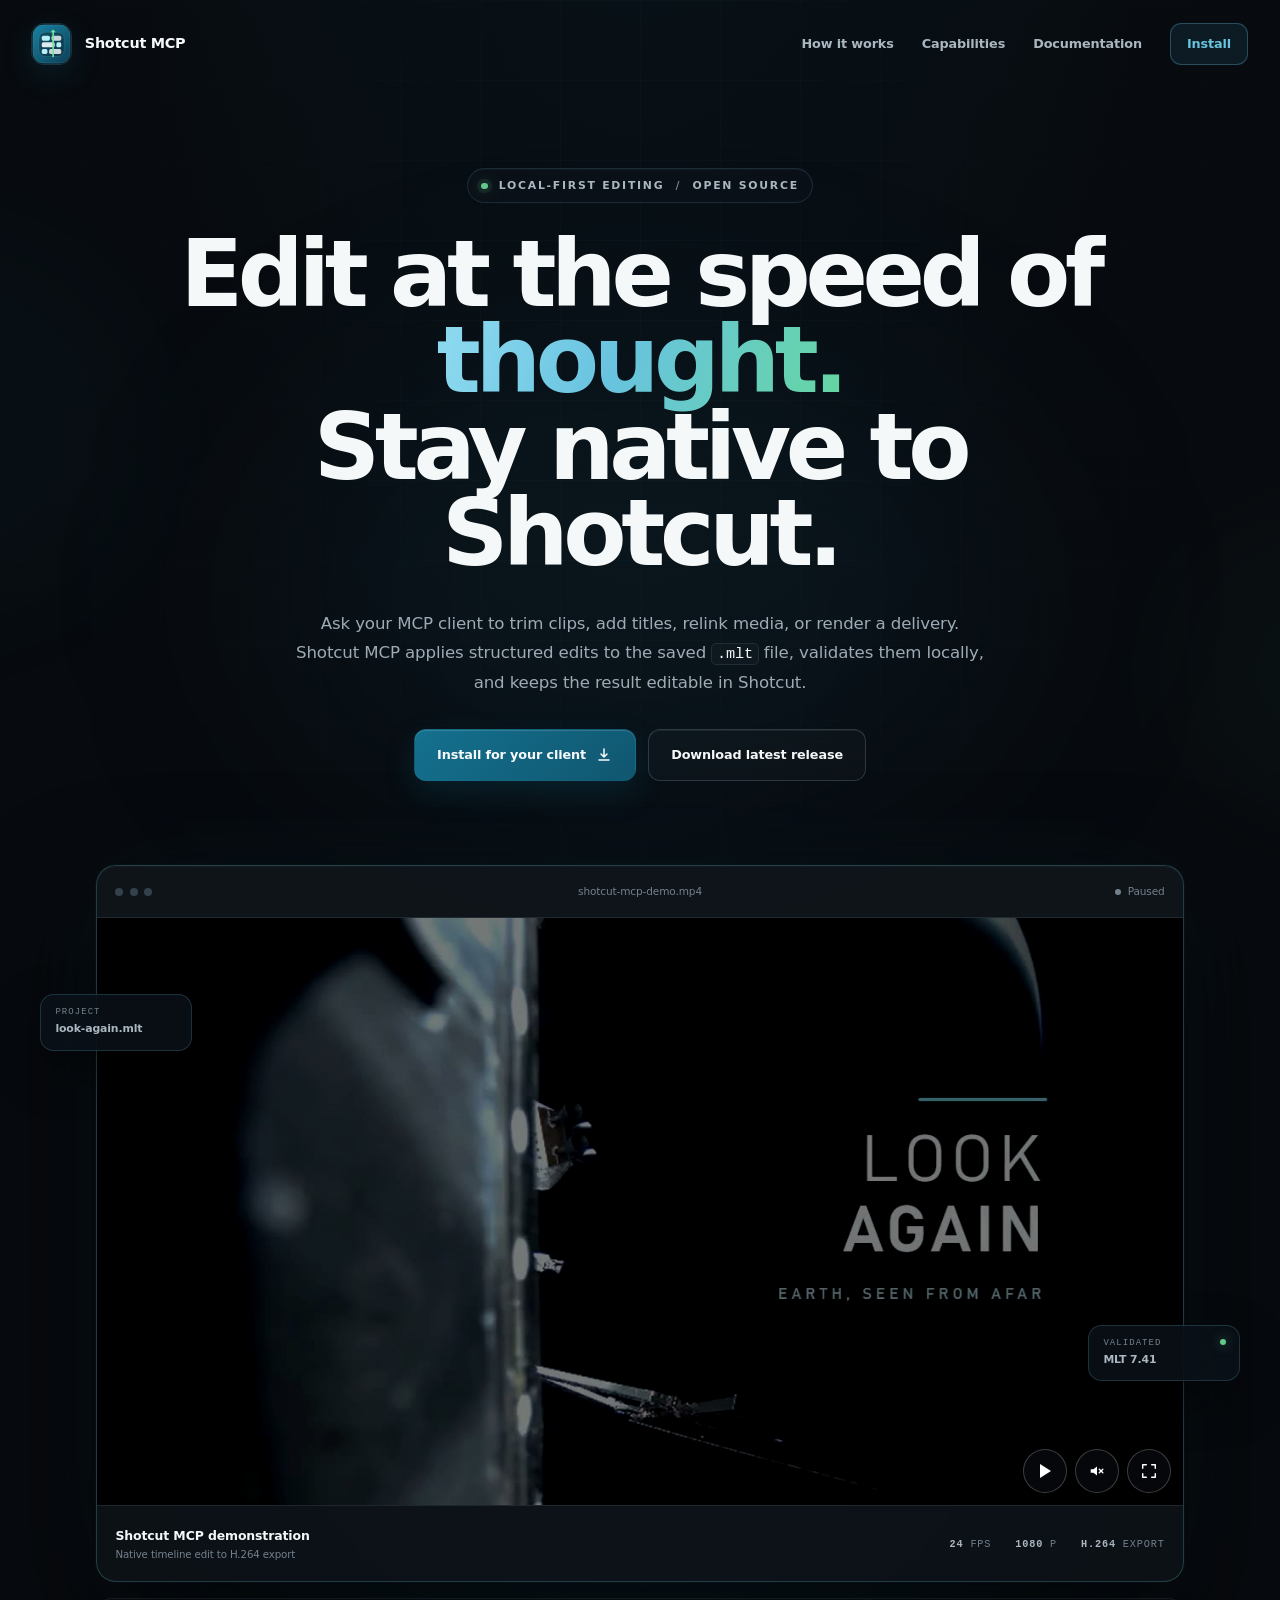
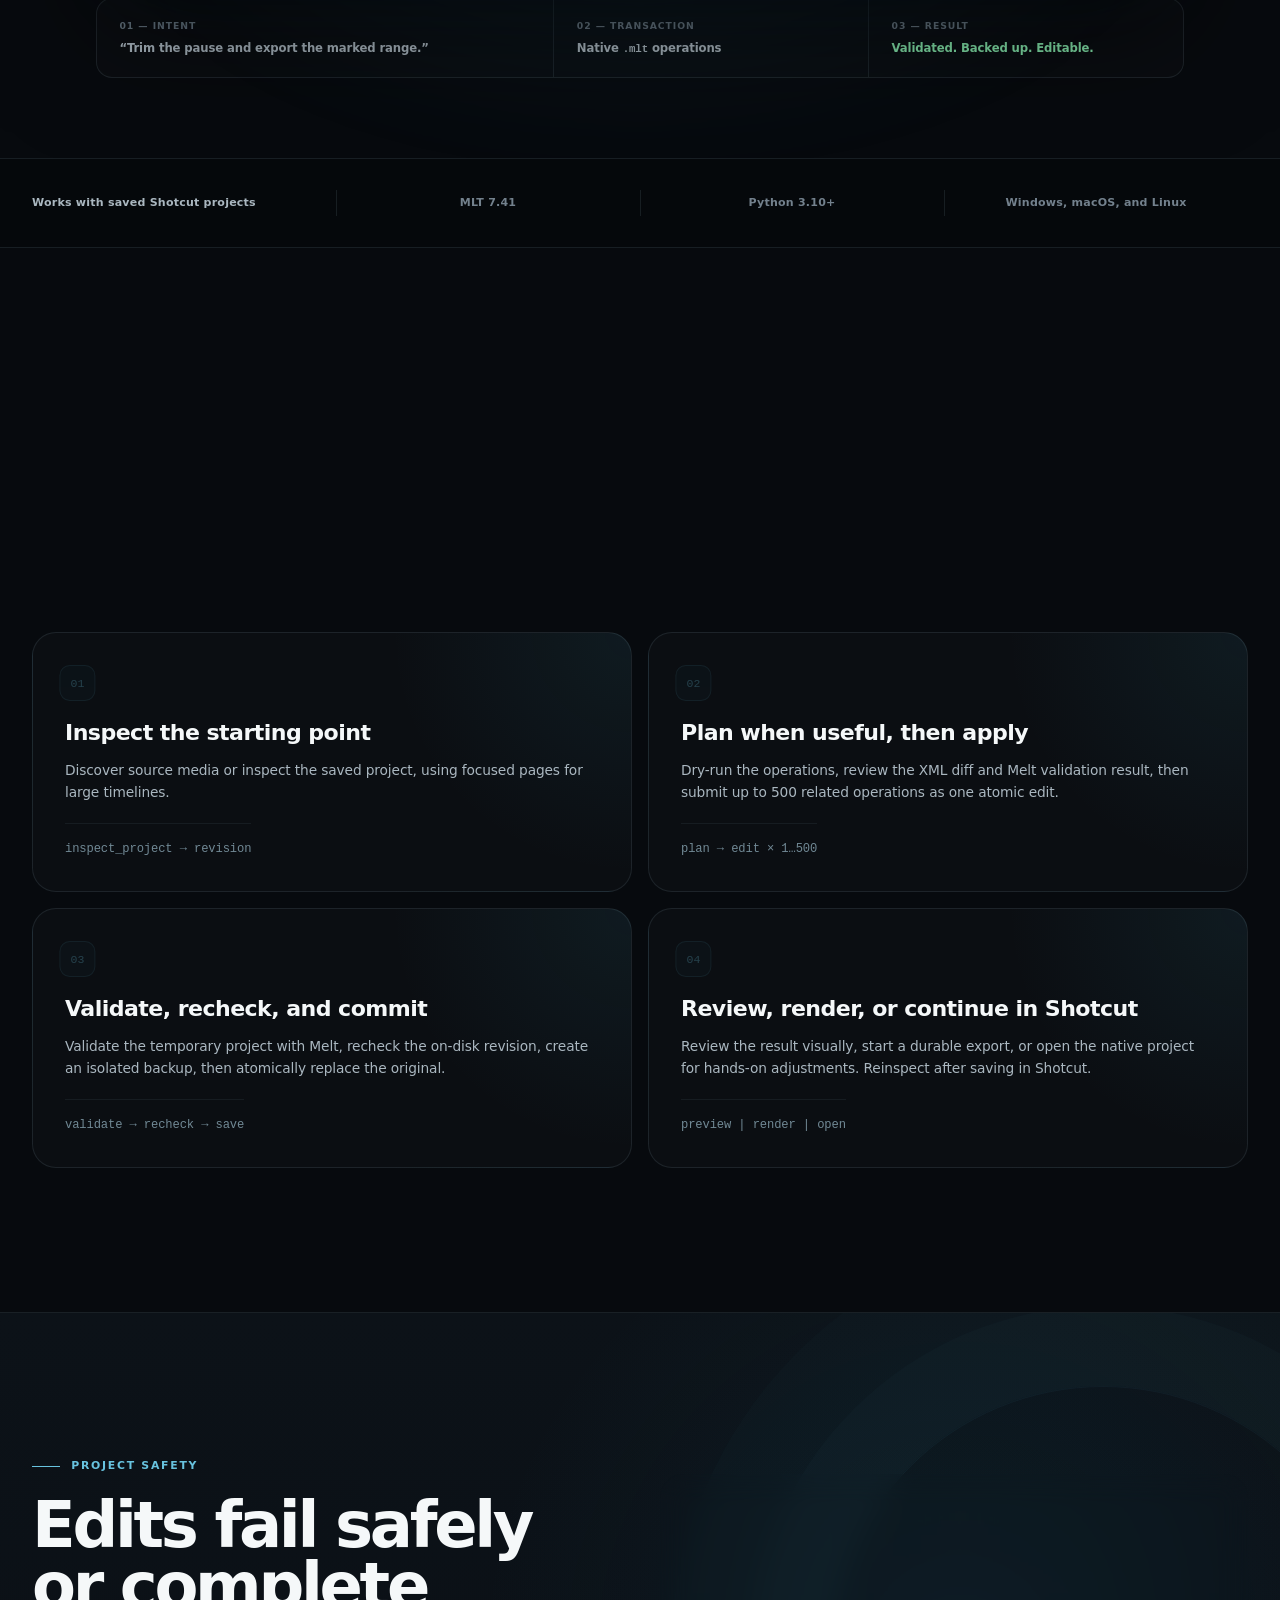
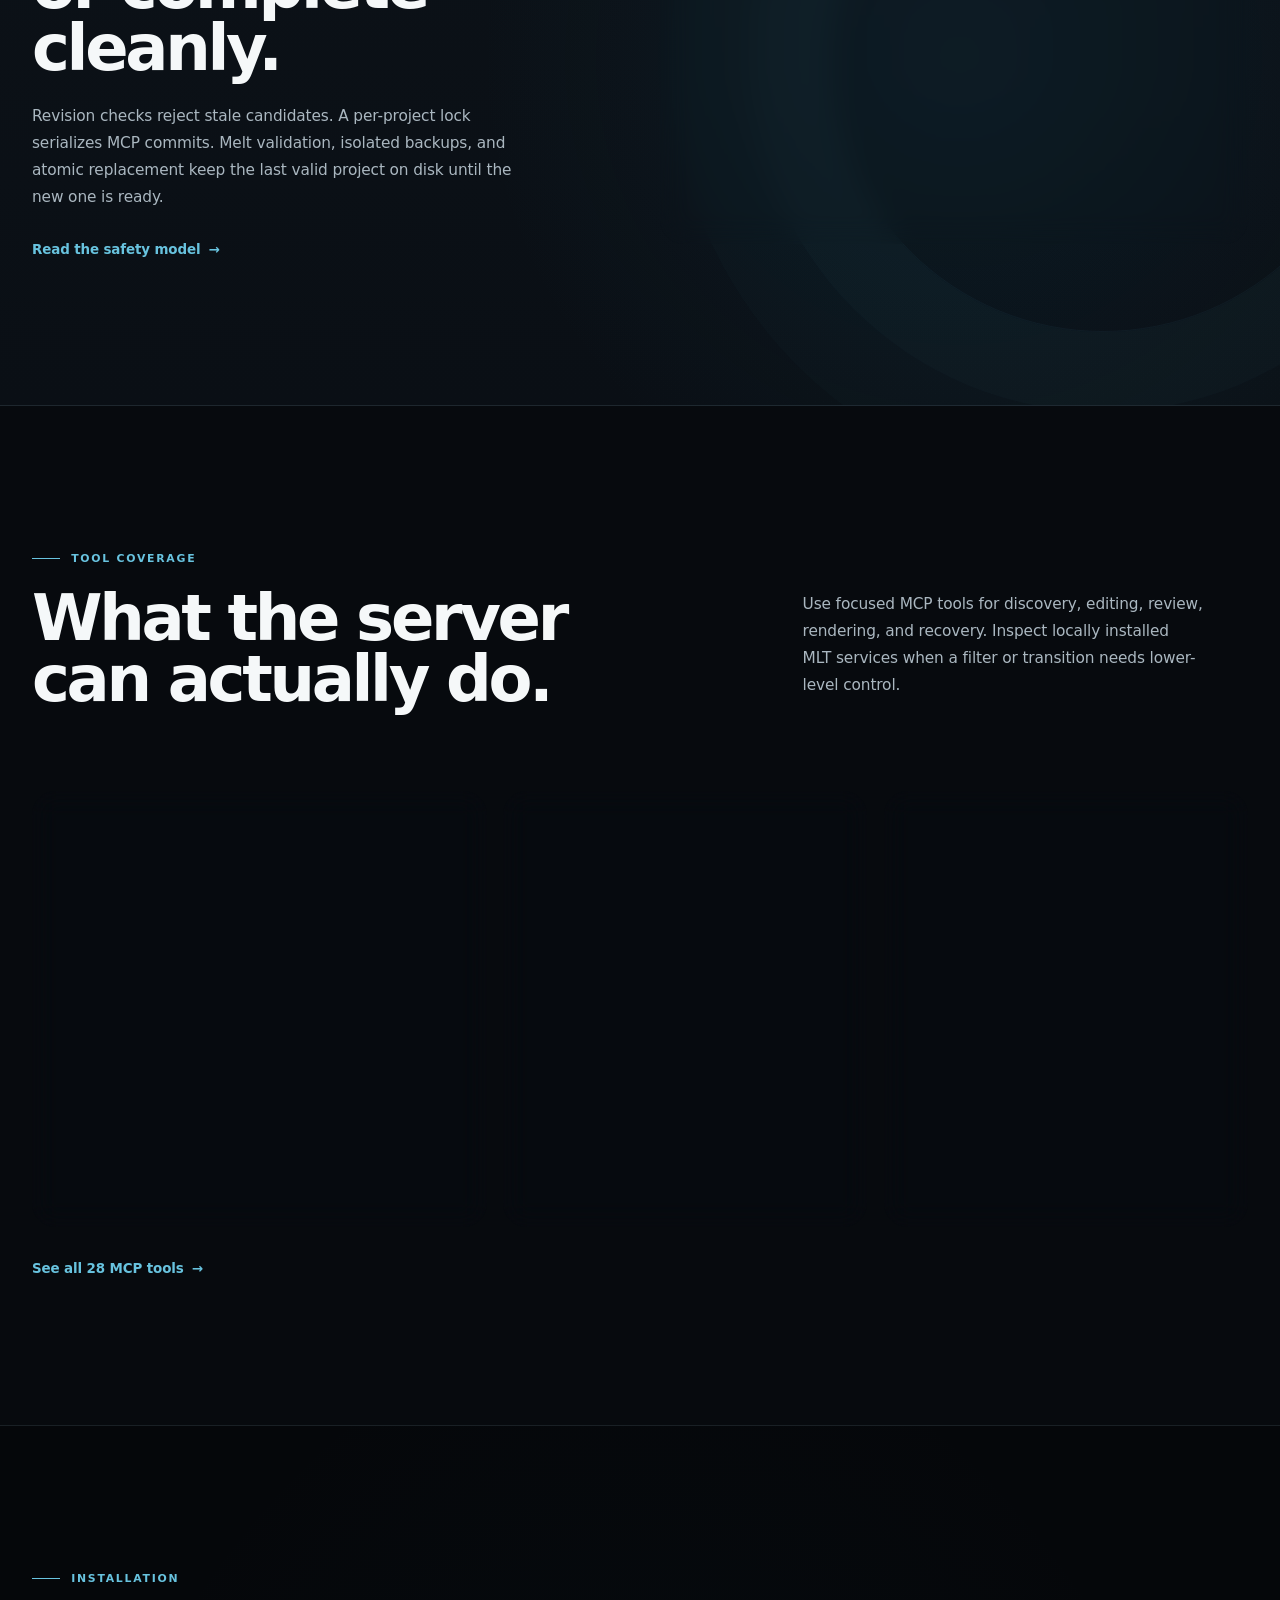
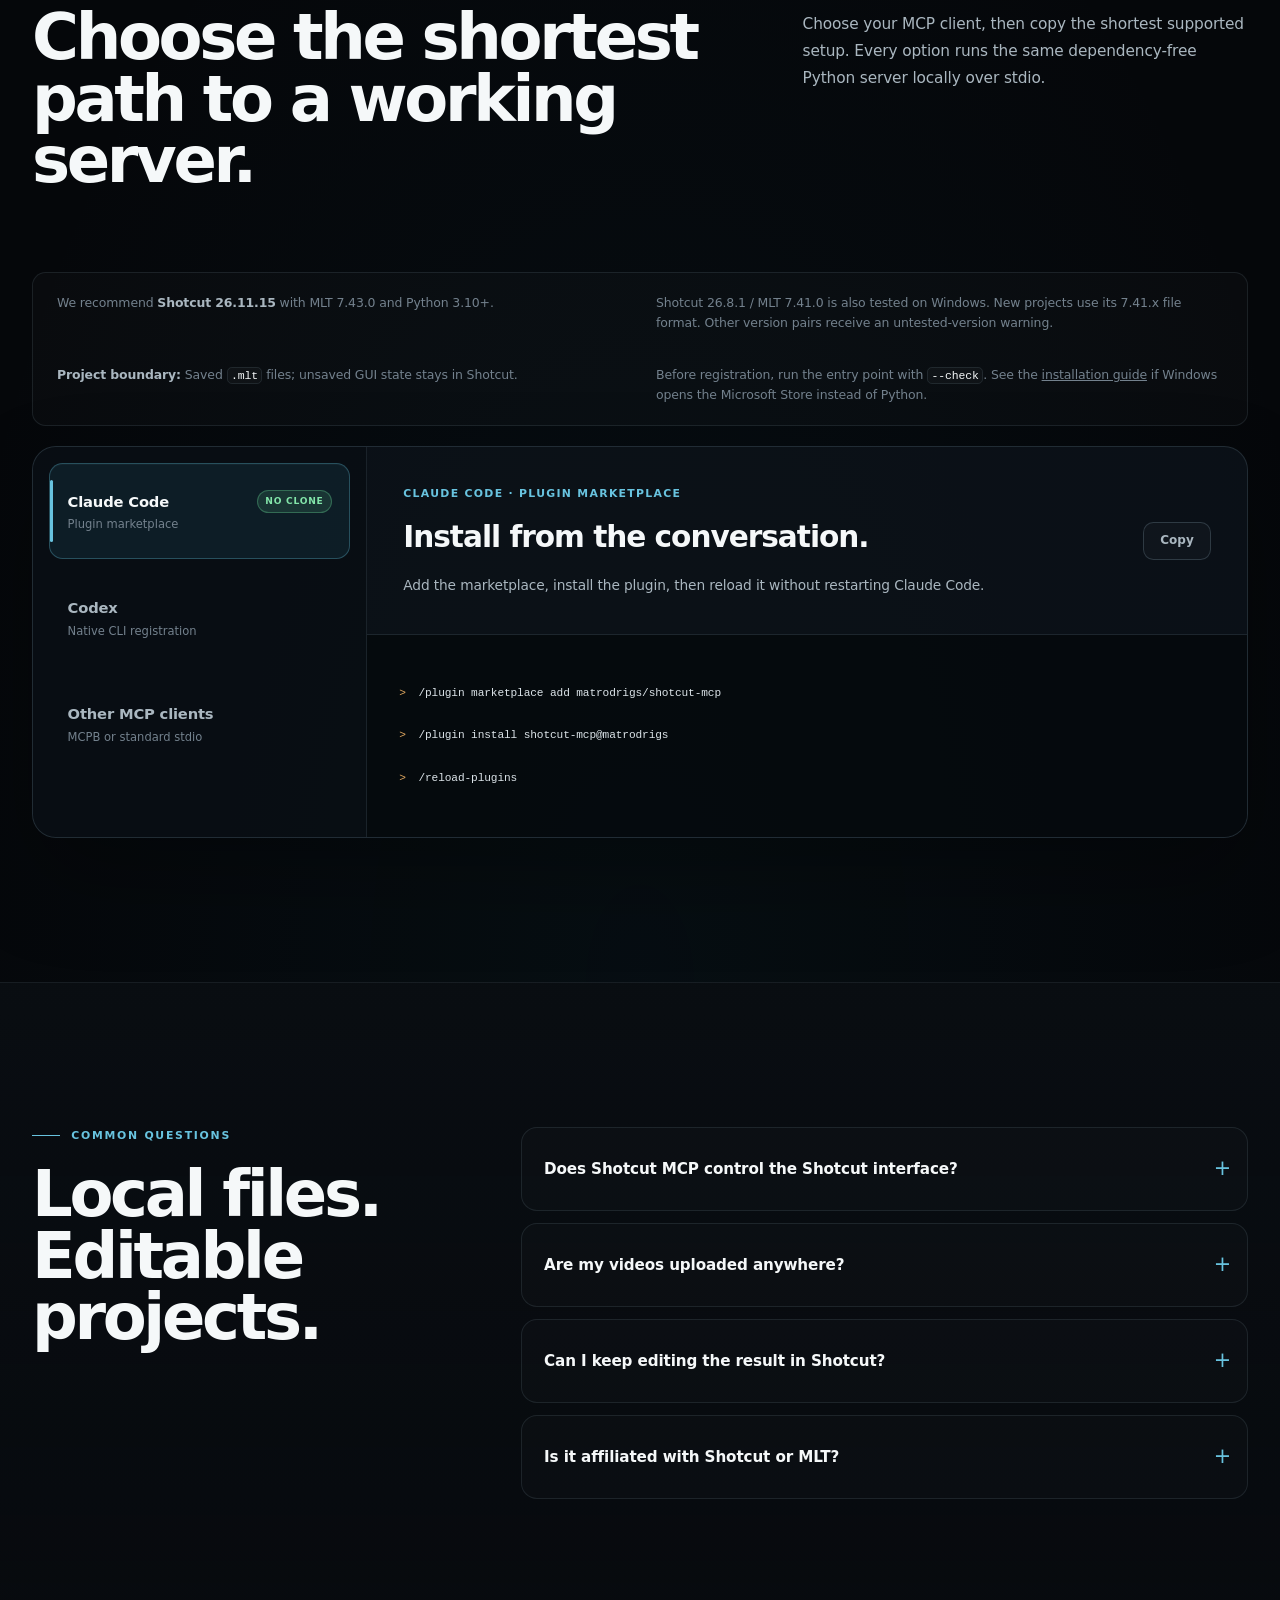
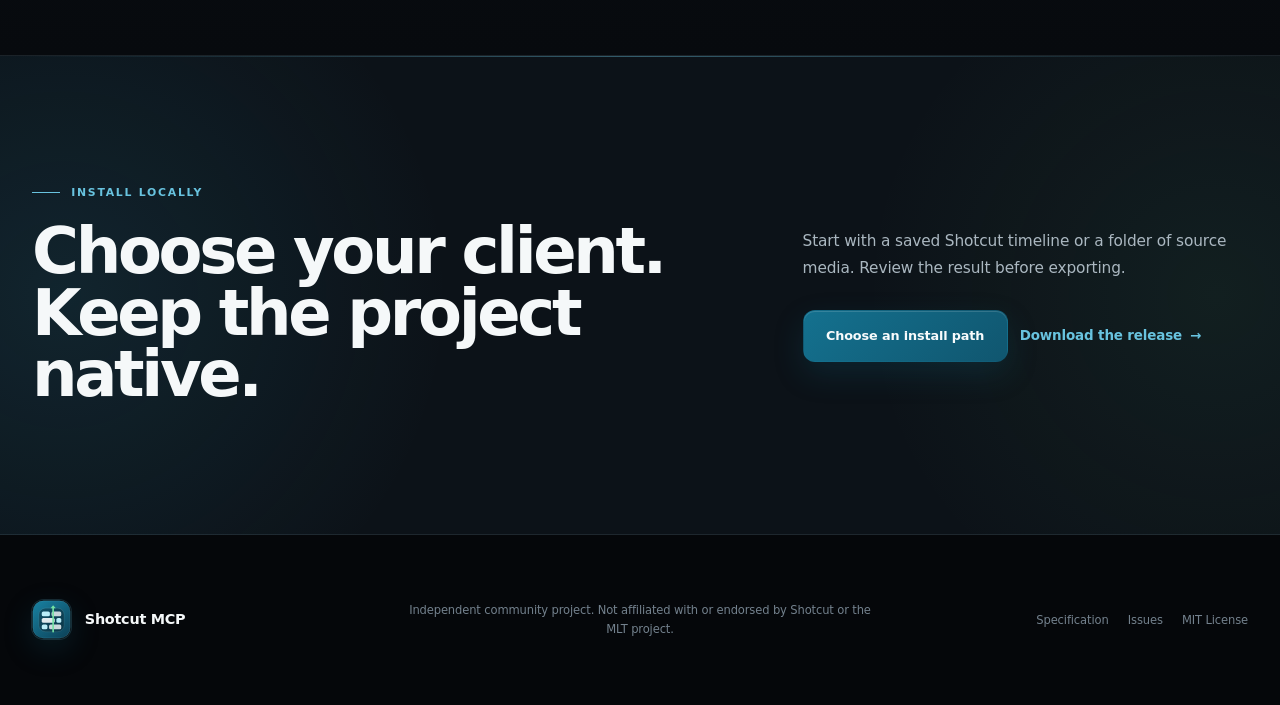
==== commit 0148cbf9: "feat(compat): recognize shotcut 26.11.15 with mlt 7.43.0 - verify both the new runtime and the 26.8." ====
--- a/docs/index.html
+++ b/docs/index.html
@@ -287,8 +287,8 @@
         </div>
 
         <div class="compatibility-note" aria-label="Installation requirements">
-          <p><strong>Default stack:</strong> Shotcut 26.8.1 · MLT 7.41.0 (7.41.x family) · Python 3.10+</p>
-          <p>Windows integration also covers Shotcut 26.6.25 / MLT 7.40.0. Other version pairs receive an untested-version warning.</p>
+          <p>We recommend <strong>Shotcut 26.11.15</strong> with MLT 7.43.0 and Python 3.10+.</p>
+          <p>Shotcut 26.8.1 / MLT 7.41.0 is also tested on Windows. New projects use its 7.41.x file format. Other version pairs receive an untested-version warning.</p>
           <p><strong>Project boundary:</strong> Saved <code>.mlt</code> files; unsaved GUI state stays in Shotcut.</p>
           <p>Before registration, run the entry point with <code>--check</code>. See the <a href="https://github.com/matrodrigs/shotcut-mcp/blob/main/docs/installation.md#python-discovery-on-windows">installation guide</a> if Windows opens the Microsoft Store instead of Python.</p>
         </div>
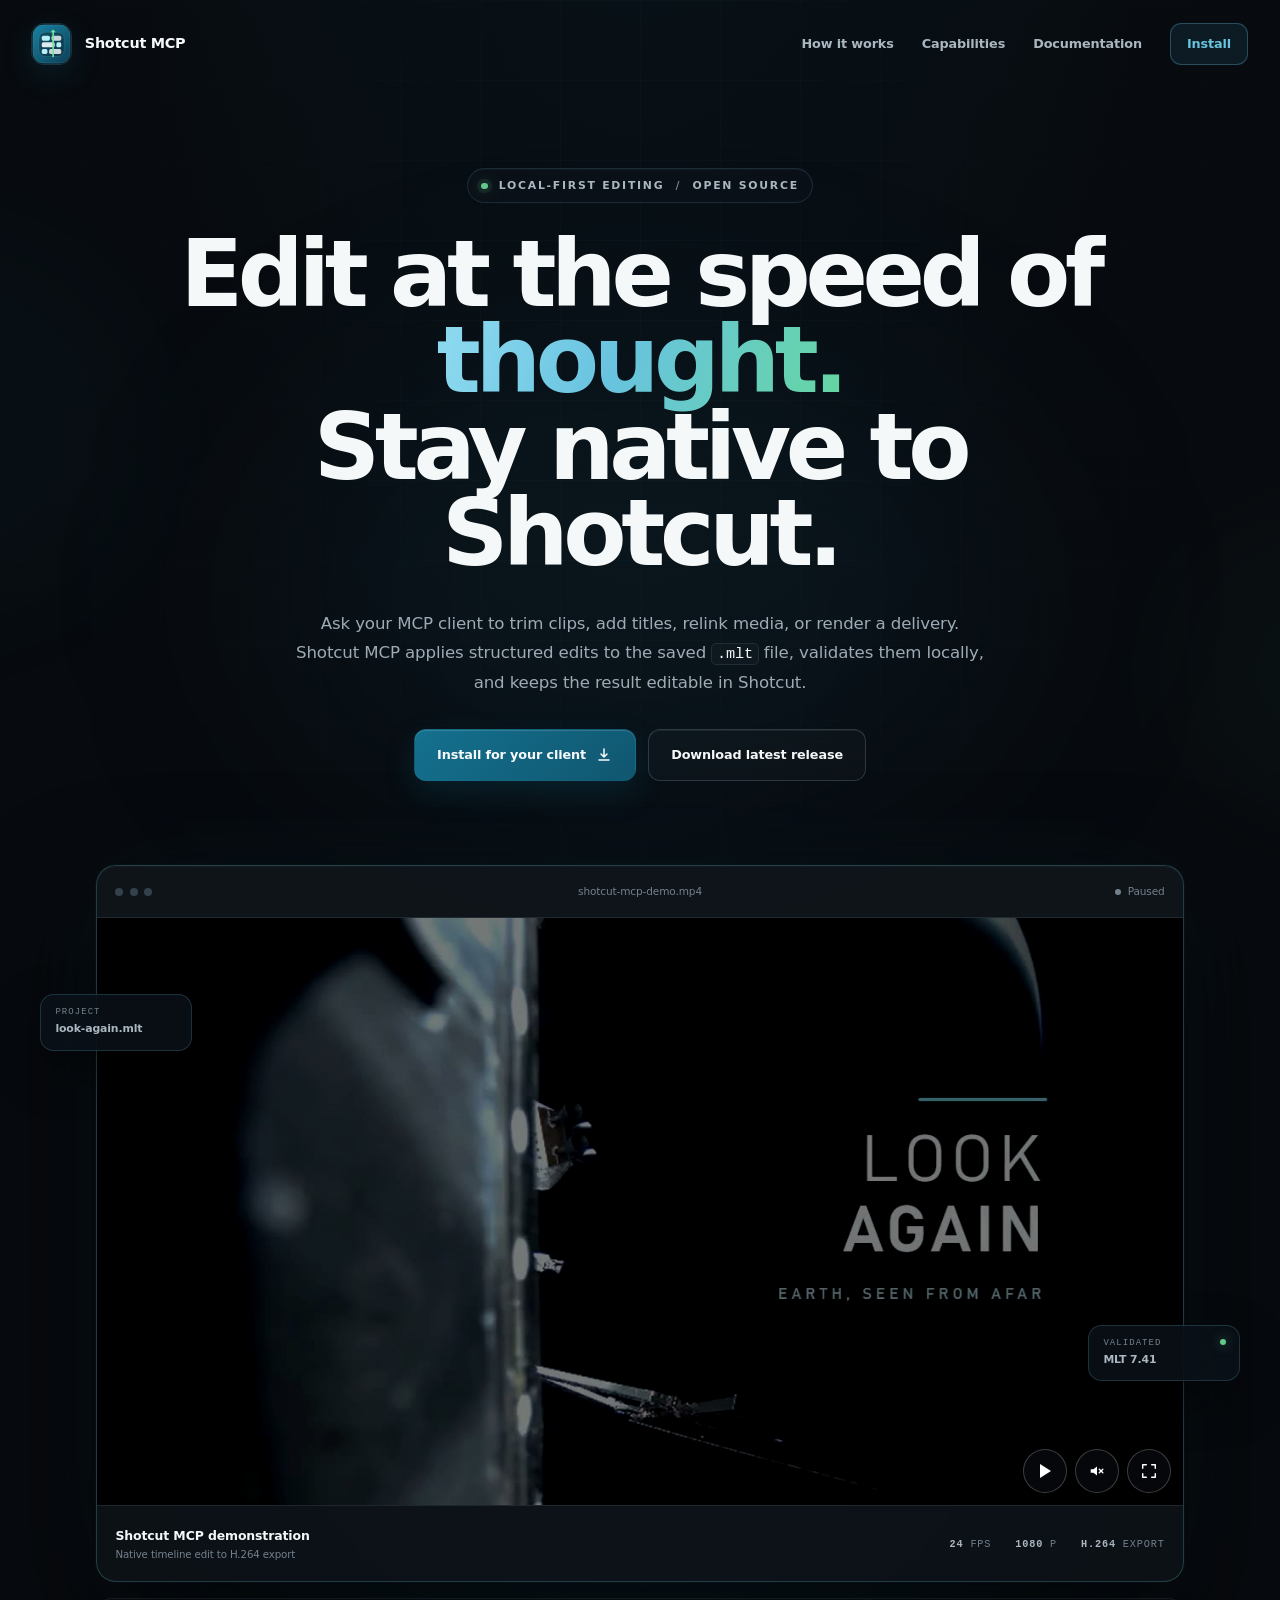
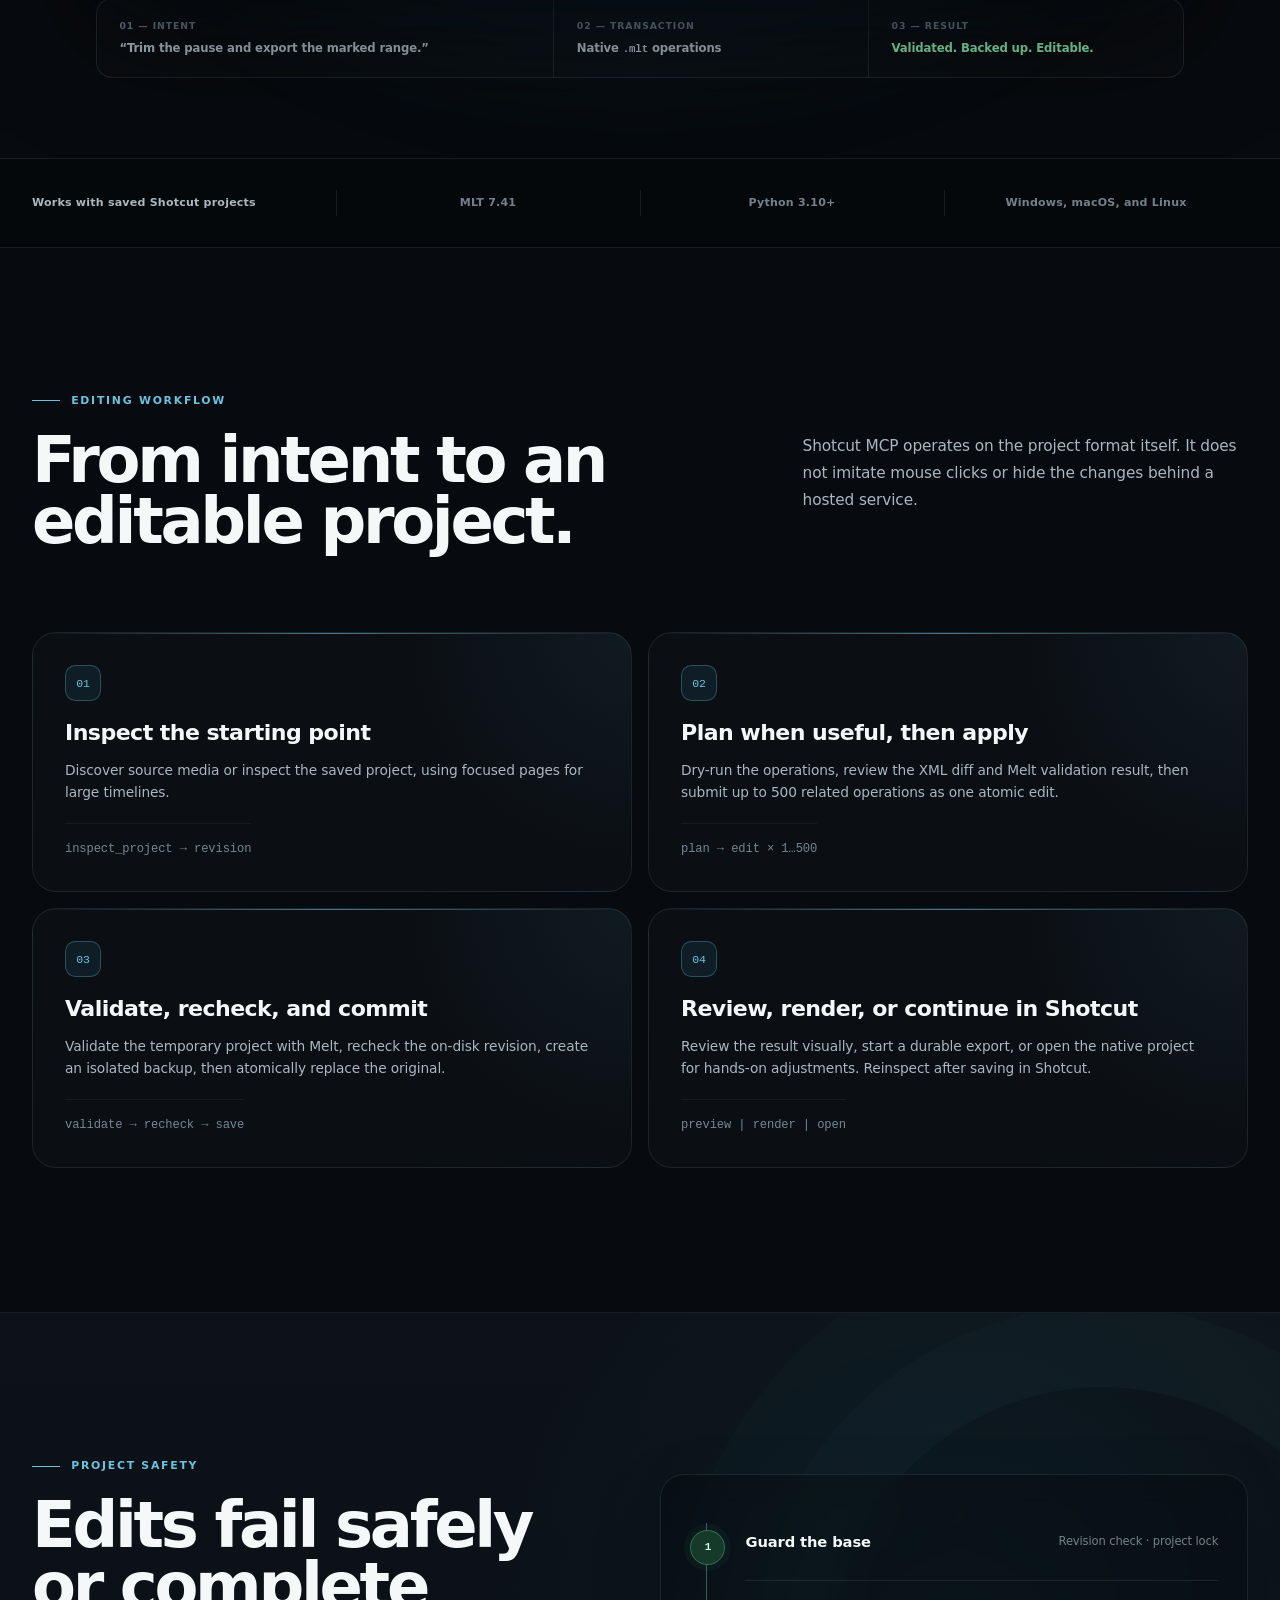
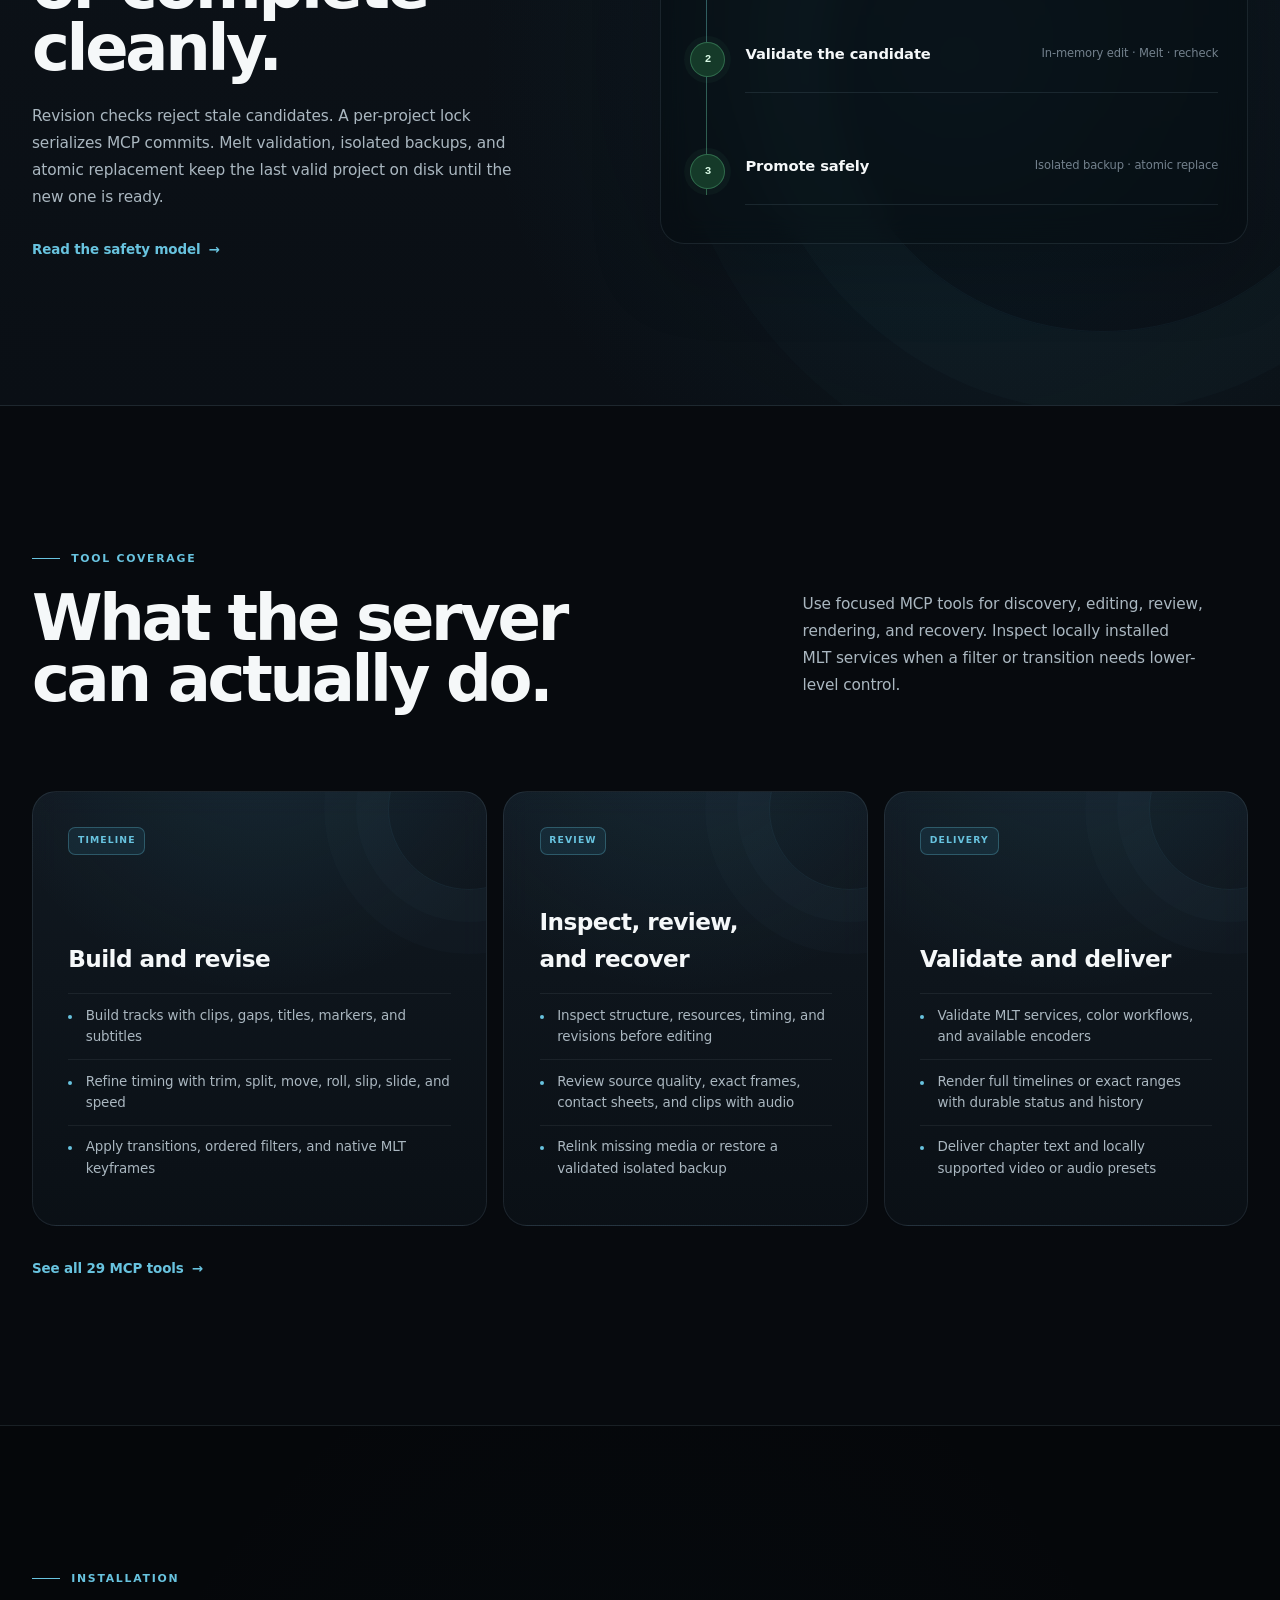
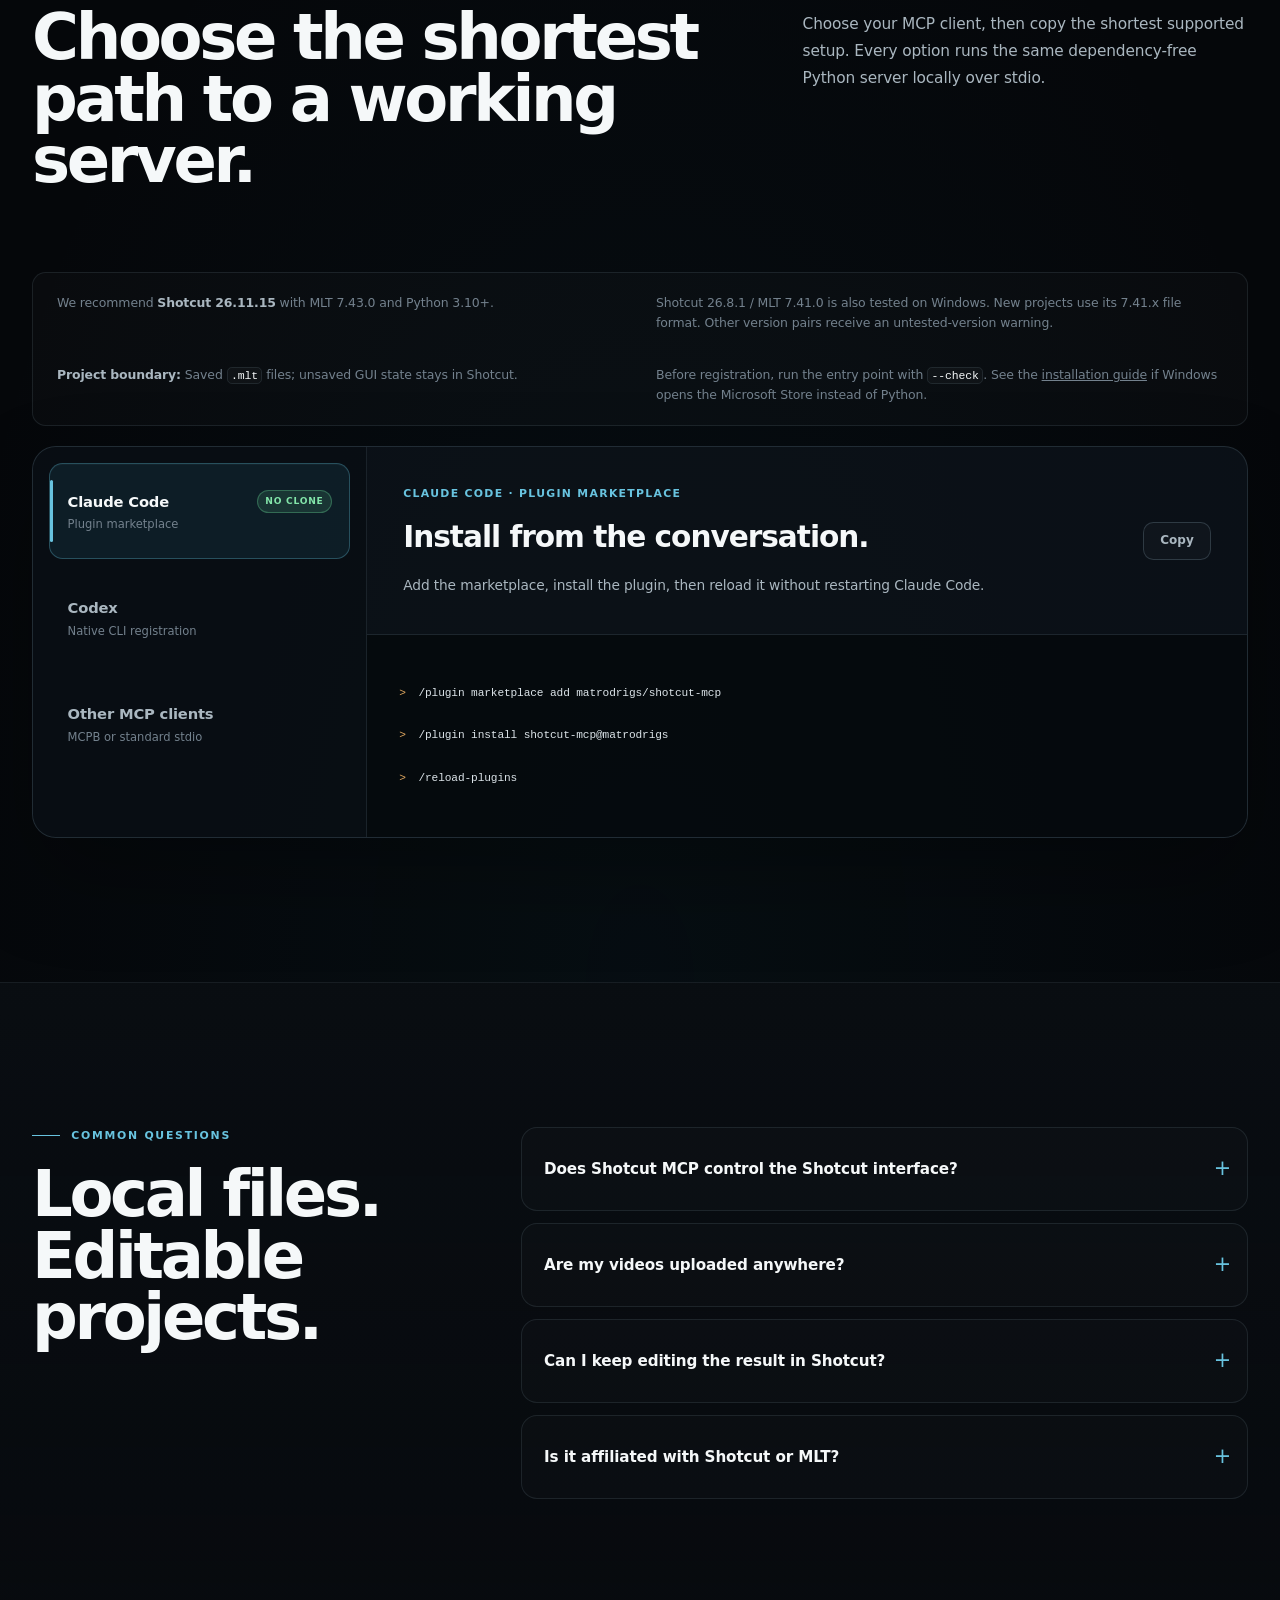
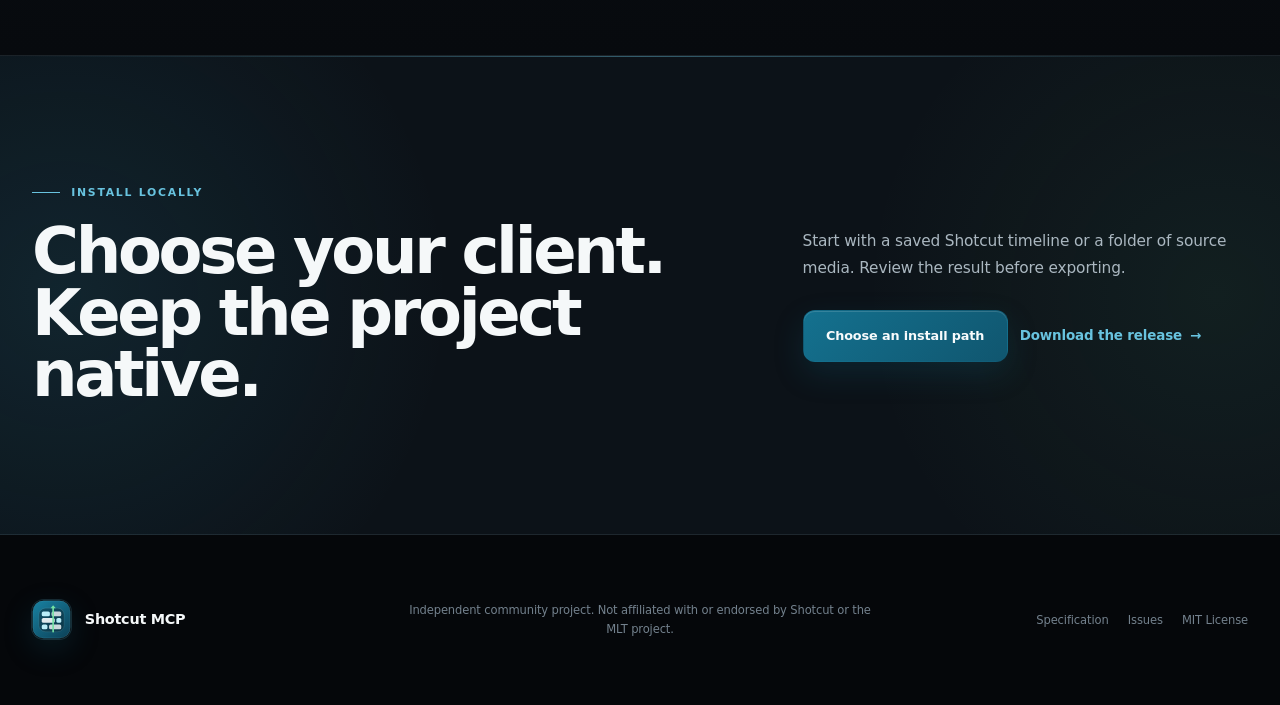
==== commit 38eb018b: "docs: explain connection checks and review workflows" ====
--- a/docs/index.html
+++ b/docs/index.html
@@ -272,7 +272,7 @@
           </article>
         </div>
 
-        <a class="text-link tools-link" href="https://github.com/matrodrigs/shotcut-mcp/blob/main/docs/reference.md#mcp-tools">See all 28 MCP tools <span aria-hidden="true">→</span></a>
+        <a class="text-link tools-link" href="https://github.com/matrodrigs/shotcut-mcp/blob/main/docs/reference.md#mcp-tools">See all 29 MCP tools <span aria-hidden="true">→</span></a>
       </div>
     </section>
 
